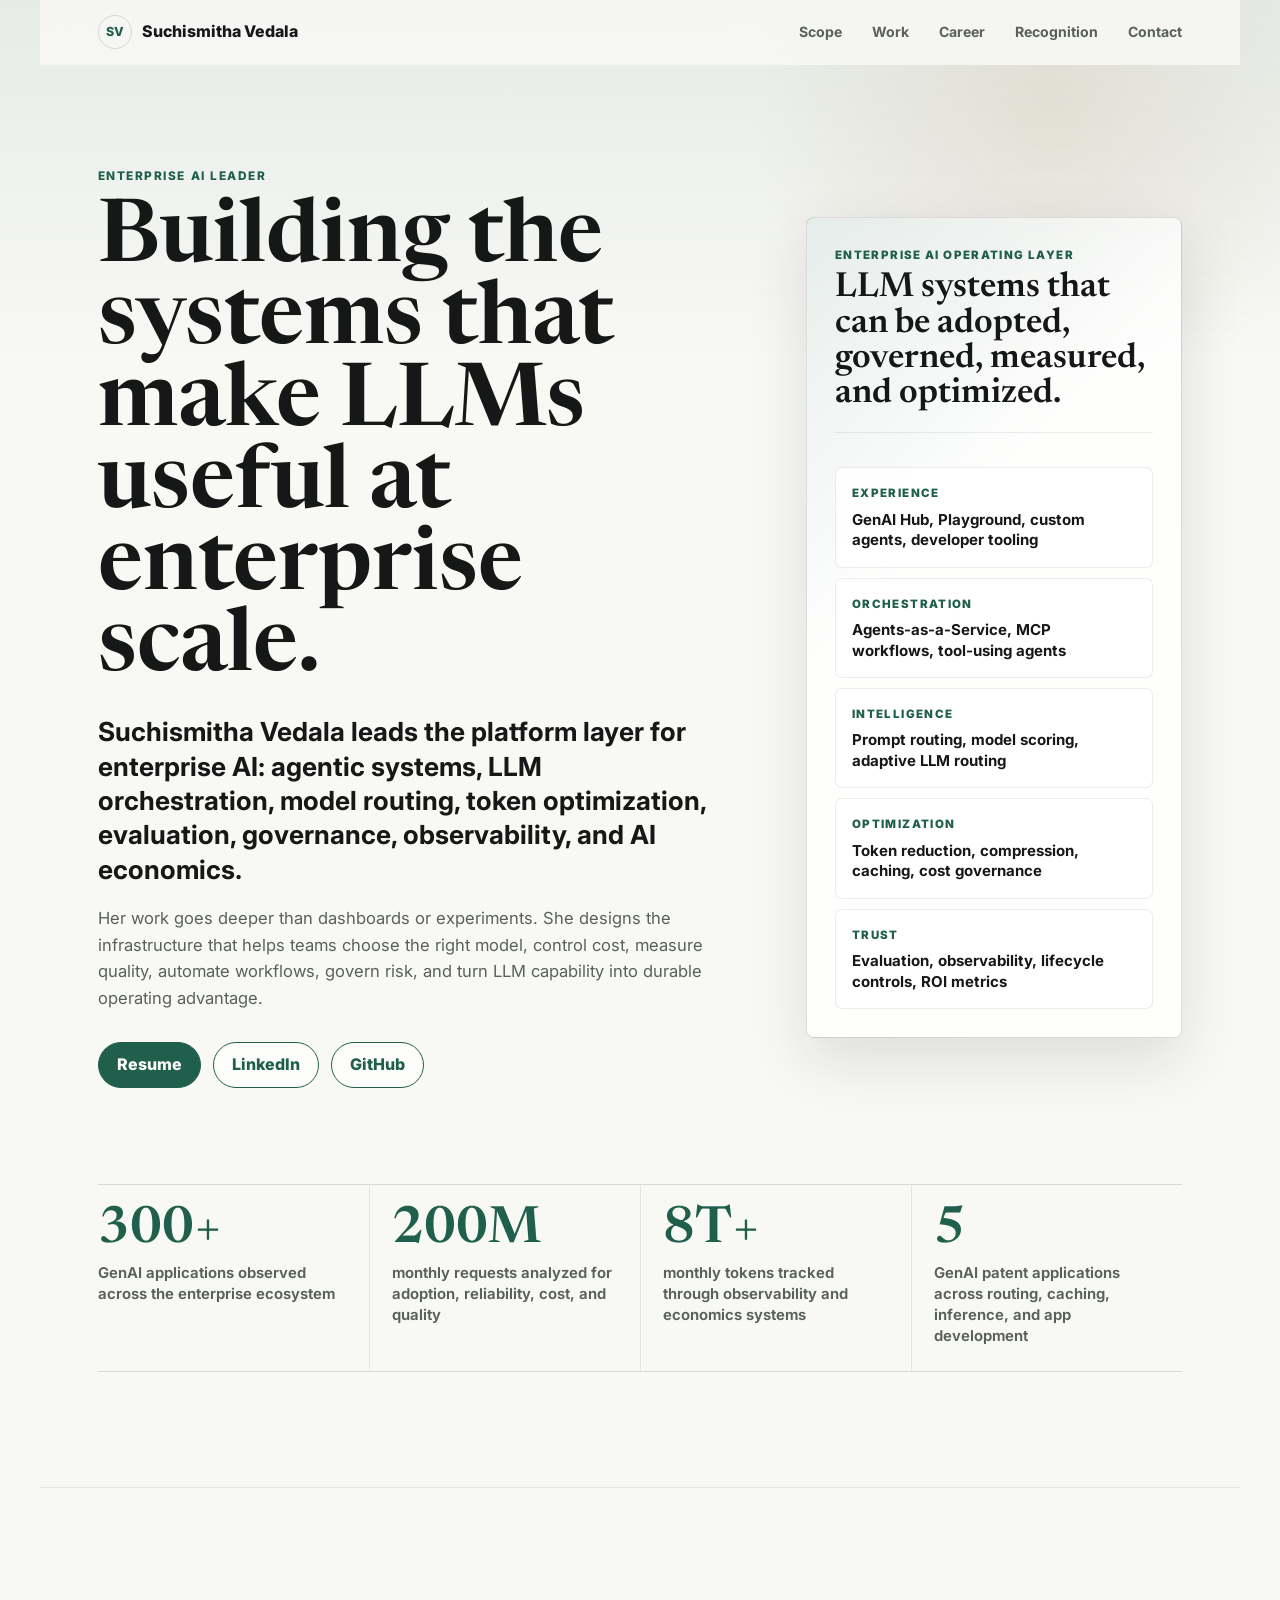
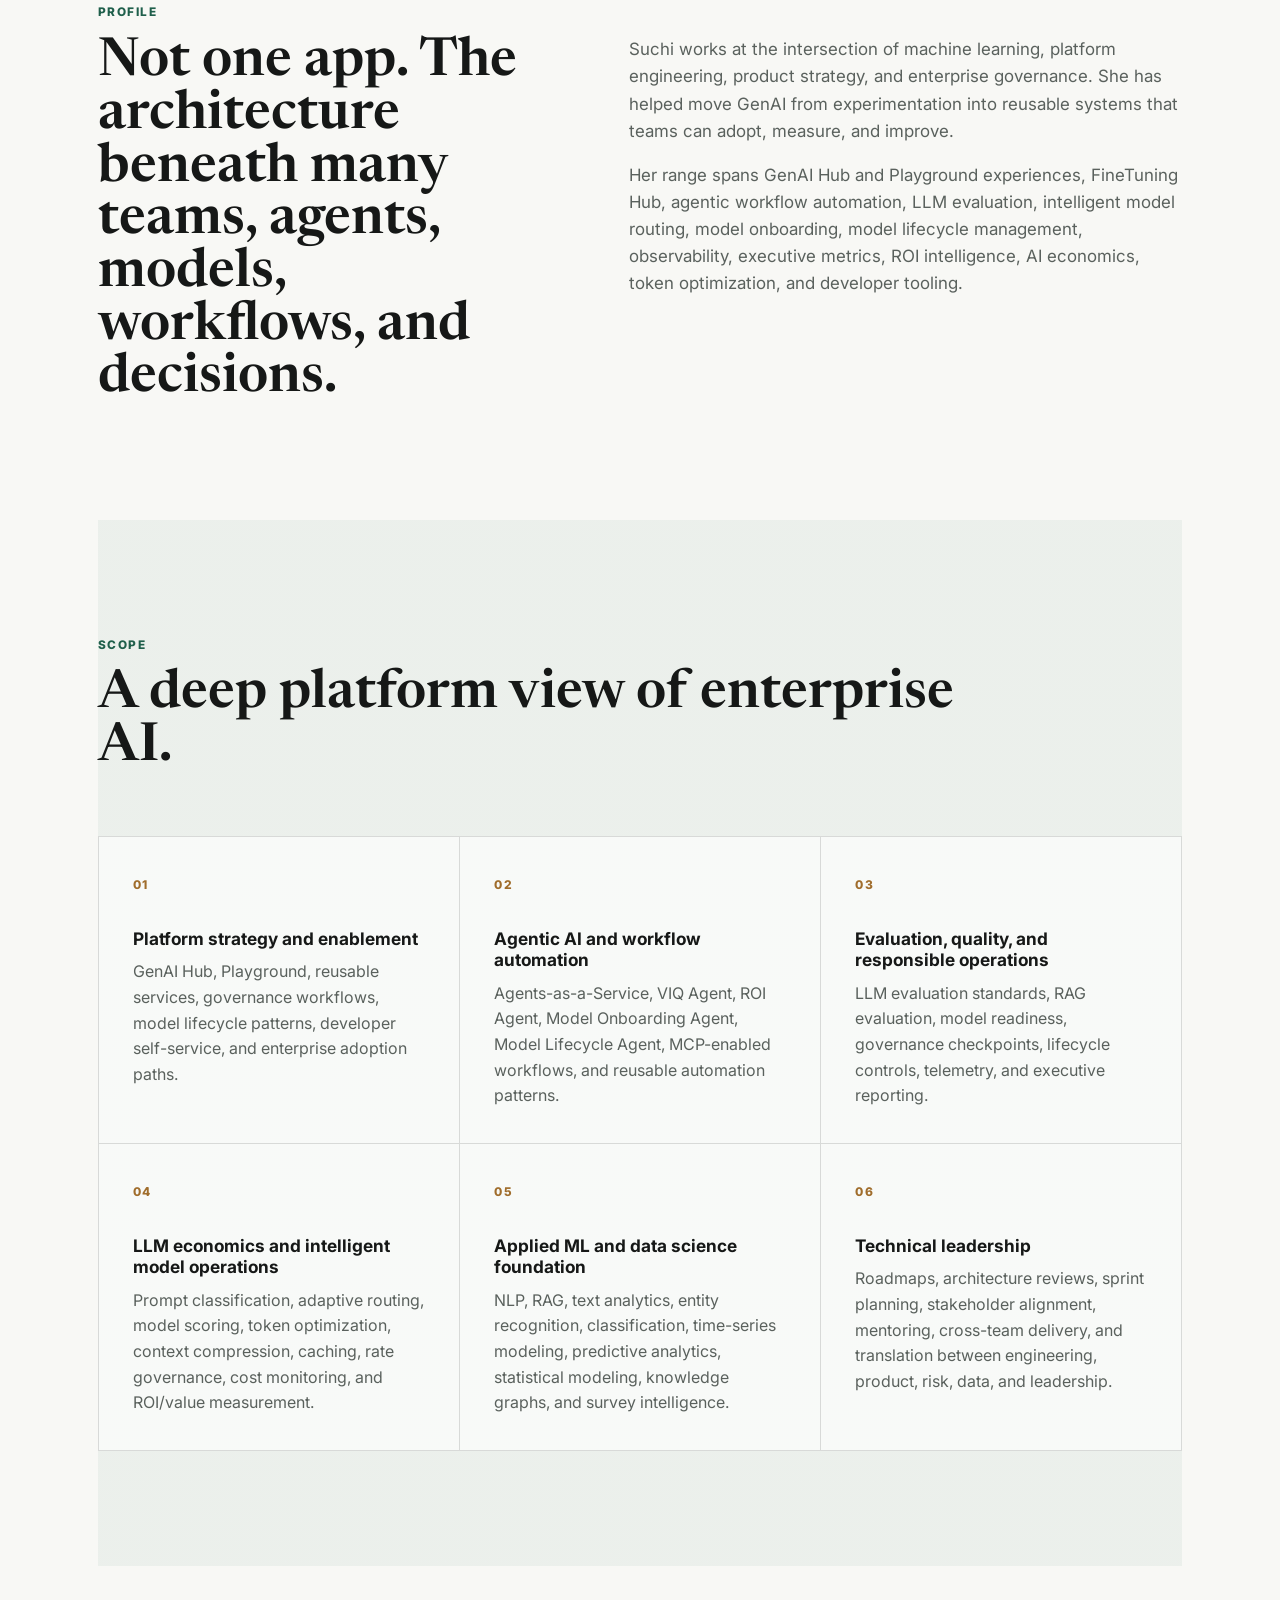
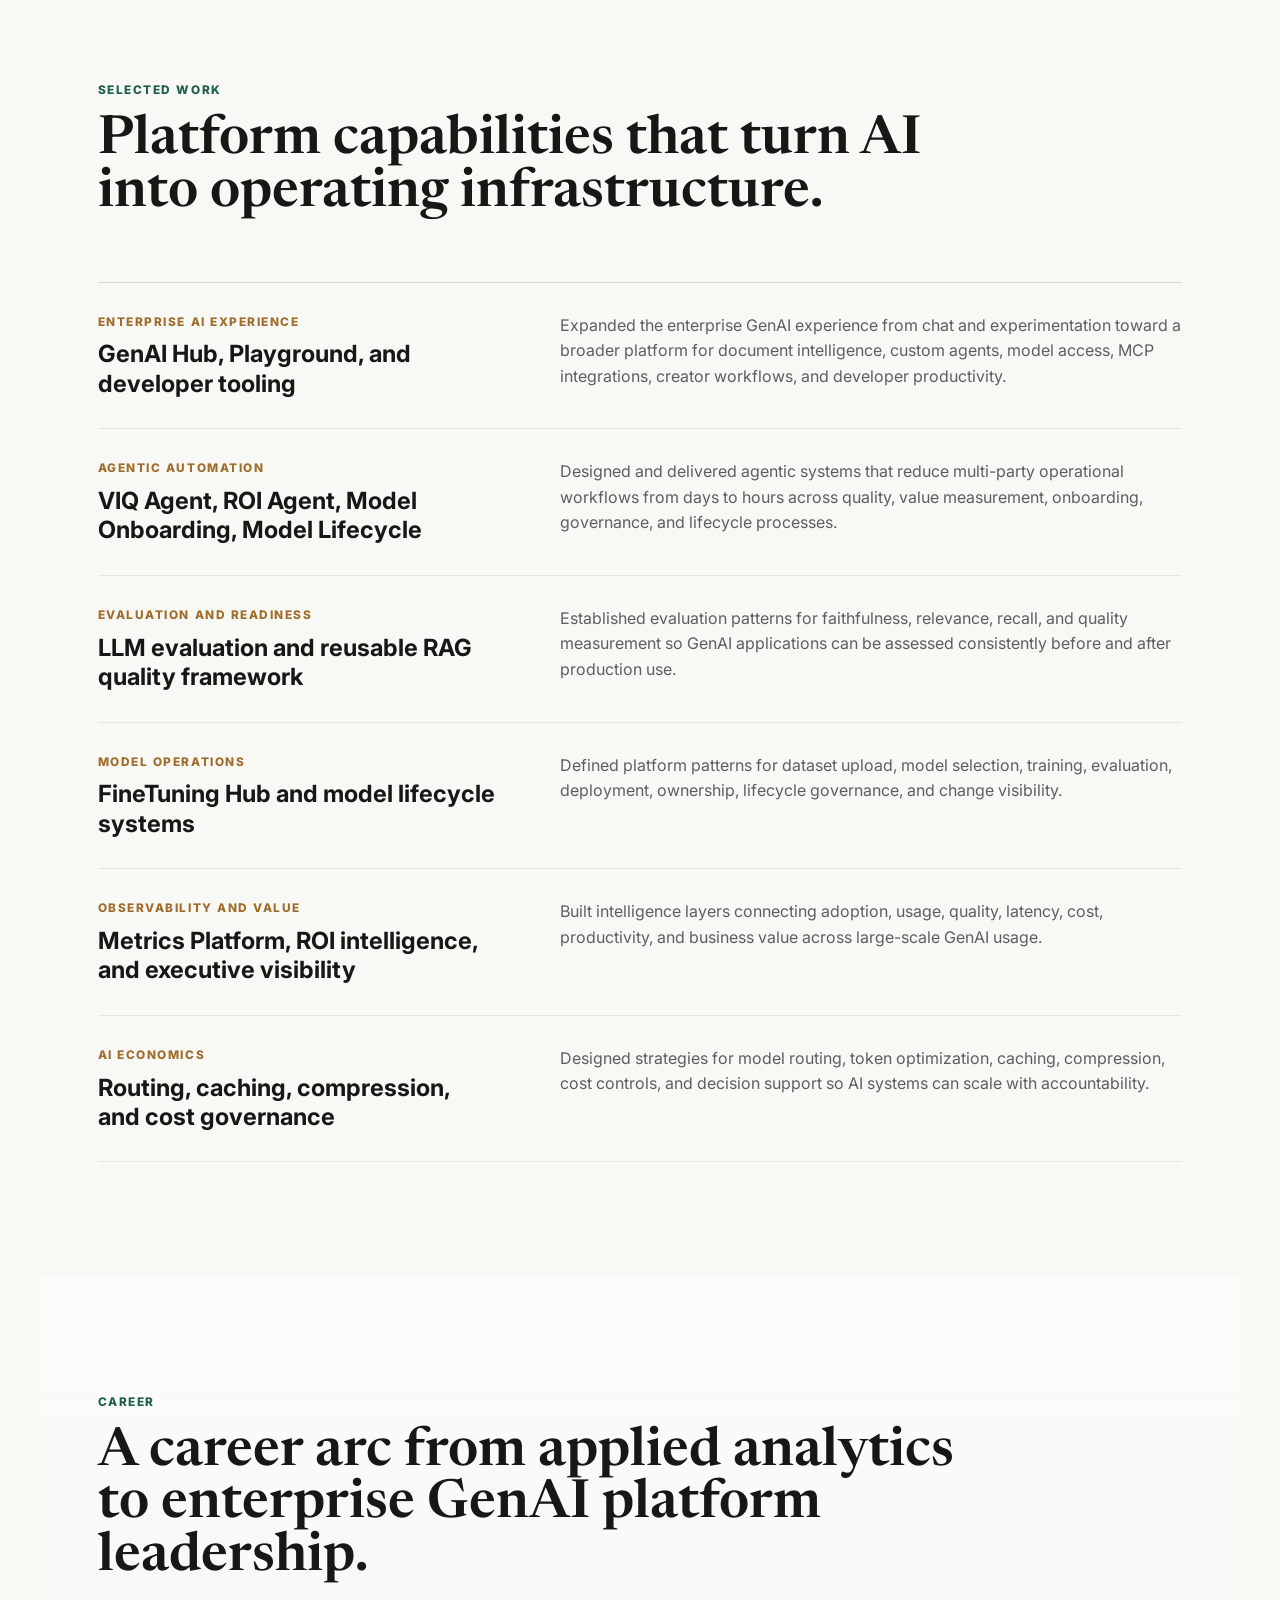
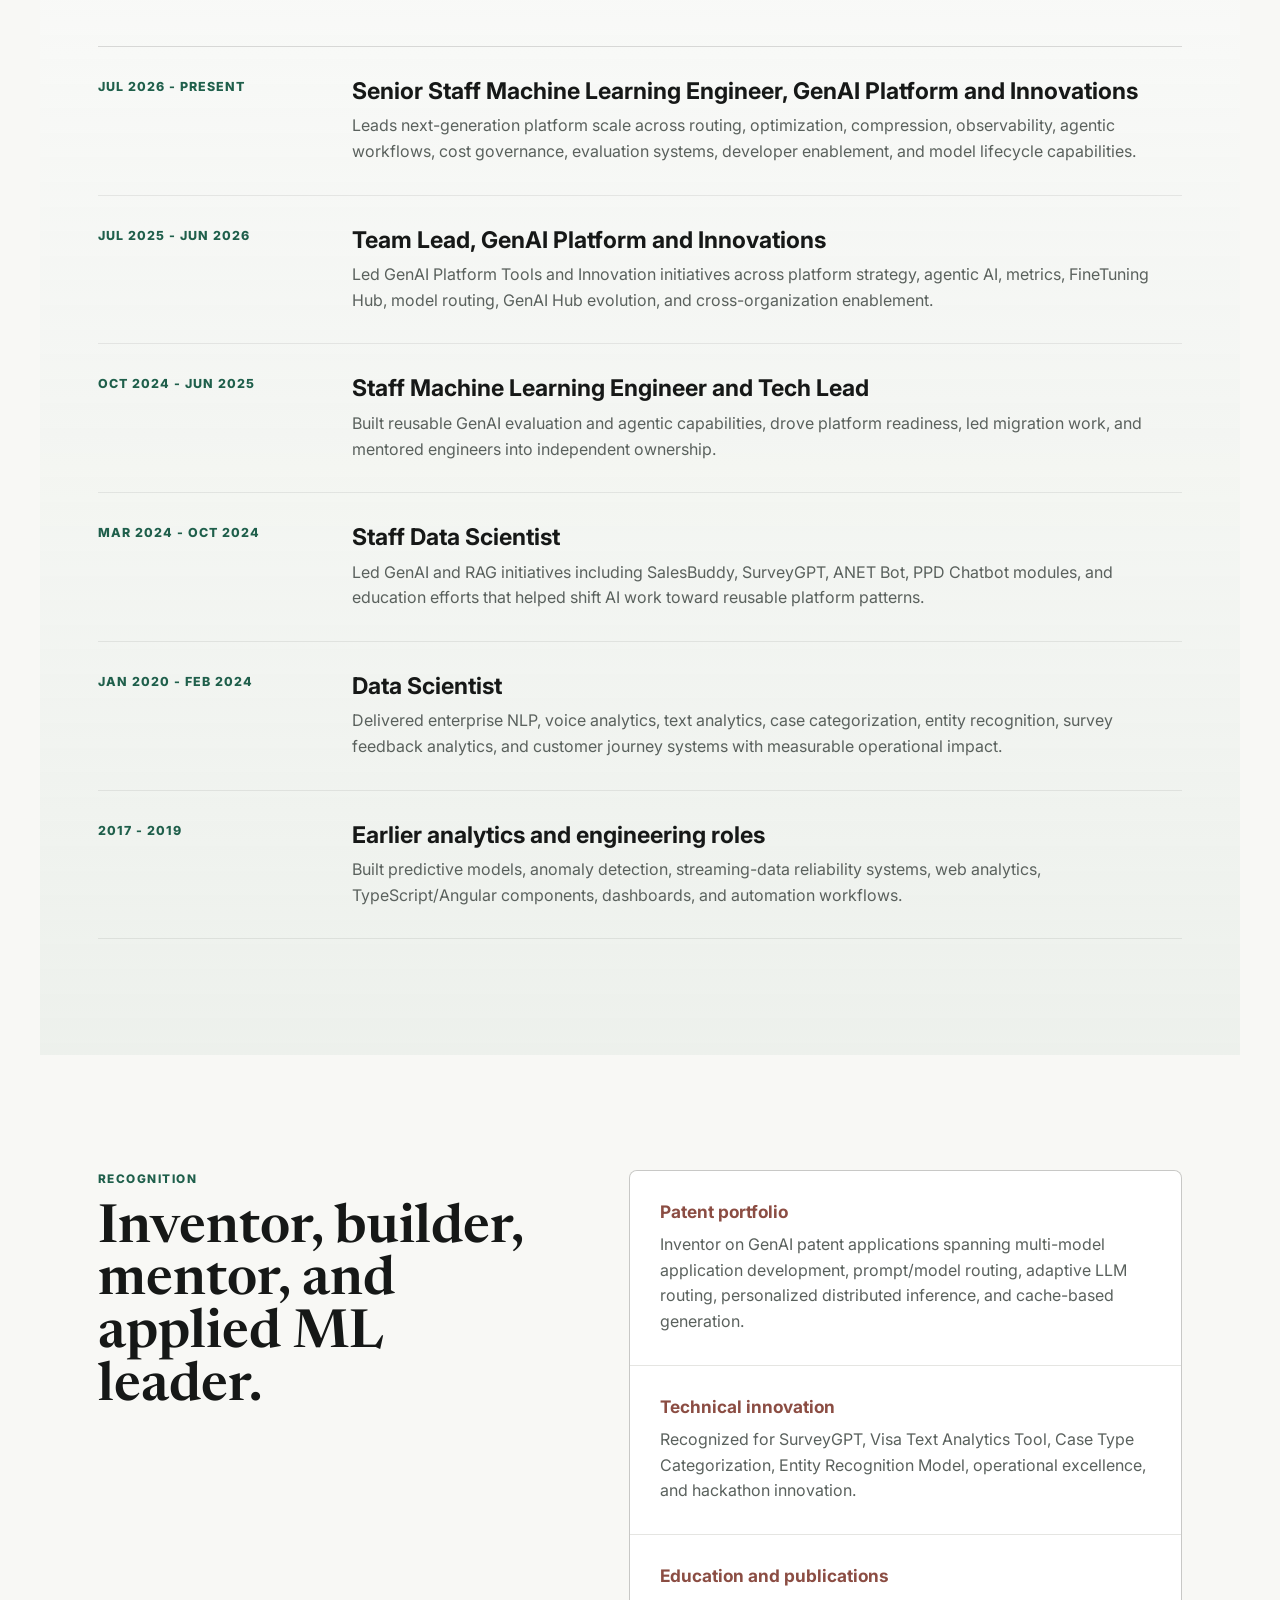
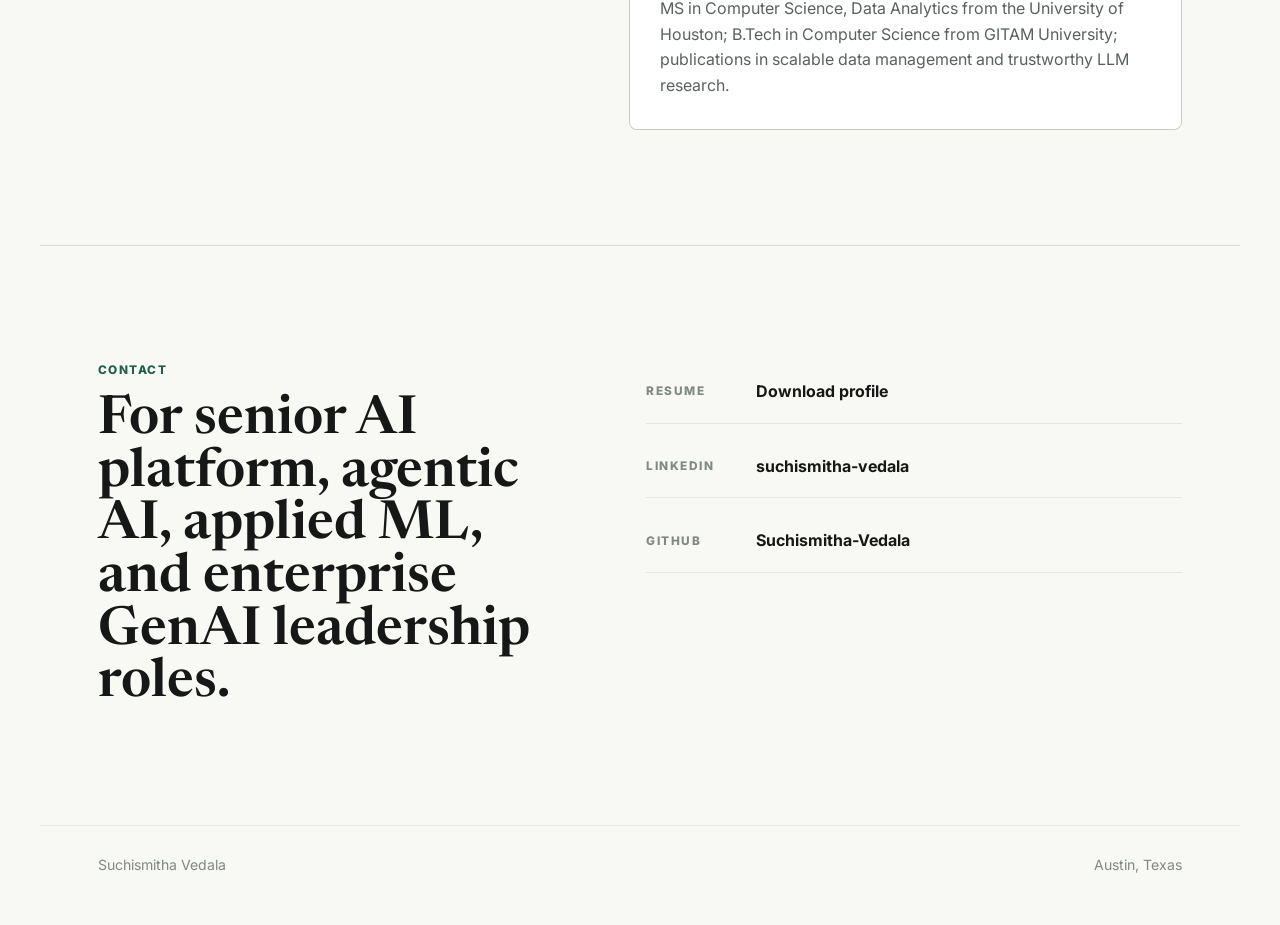
==== index.html @ c7b987c3 "Reposition profile as enterprise AI leadership" ====
<!DOCTYPE html>
<html lang="en">

<head>
  <meta charset="UTF-8">
  <meta name="viewport" content="width=device-width, initial-scale=1.0">
  <meta name="description"
    content="Suchismitha Vedala is an enterprise AI leader building LLM platforms, agentic AI systems, token optimization, model routing, evaluation, governance, observability, and AI economics capabilities.">
  <meta name="site-version" content="2026-07-12-enterprise-ai-leader-v4">
  <title>Suchismitha Vedala | Enterprise AI Leader</title>
  <link rel="canonical" href="https://suchismitha-vedala.github.io/">
  <link rel="preconnect" href="https://fonts.googleapis.com">
  <link rel="preconnect" href="https://fonts.gstatic.com" crossorigin>
  <link
    href="https://fonts.googleapis.com/css2?family=Inter:wght@400;500;600;700;800&family=Newsreader:opsz,wght@6..72,500;6..72,600&display=swap"
    rel="stylesheet">
  <link rel="stylesheet" href="css/styles.css">
</head>

<body>
  <header class="site-header" data-header>
    <a class="brand" href="#top" aria-label="Suchismitha Vedala home">
      <span class="brand-mark">SV</span>
      <span>Suchismitha Vedala</span>
    </a>
    <button class="nav-toggle" type="button" aria-expanded="false" aria-controls="site-nav" data-nav-toggle>
      <span>Menu</span>
    </button>
    <nav class="site-nav" id="site-nav" aria-label="Primary navigation" data-nav>
      <a href="#scope">Scope</a>
      <a href="#work">Work</a>
      <a href="#career">Career</a>
      <a href="#recognition">Recognition</a>
      <a href="#contact">Contact</a>
    </nav>
  </header>

  <main id="top">
    <section class="hero">
      <div class="hero-copy">
        <p class="eyebrow">Enterprise AI Leader</p>
        <h1>Building the systems that make LLMs useful at enterprise scale.</h1>
        <p class="hero-lede">Suchismitha Vedala leads the platform layer for enterprise AI: agentic systems, LLM
          orchestration, model routing, token optimization, evaluation, governance, observability, and AI economics.</p>
        <p class="hero-text">Her work goes deeper than dashboards or experiments. She designs the infrastructure that
          helps teams choose the right model, control cost, measure quality, automate workflows, govern risk, and turn
          LLM capability into durable operating advantage.</p>
        <div class="hero-actions" aria-label="Profile actions">
          <a class="button button-primary" href="work/Suchismitha_Vedala.pdf">Resume</a>
          <a class="button button-secondary" href="https://www.linkedin.com/in/suchismitha-vedala">LinkedIn</a>
          <a class="button button-secondary" href="https://github.com/Suchismitha-Vedala">GitHub</a>
        </div>
      </div>

      <aside class="hero-visual architecture-panel" aria-label="Enterprise AI leadership map">
        <div class="architecture-head">
          <span>Enterprise AI Operating Layer</span>
          <strong>LLM systems that can be adopted, governed, measured, and optimized.</strong>
        </div>
        <div class="architecture-stack" aria-label="Enterprise AI platform capabilities">
          <div>
            <span>Experience</span>
            <strong>GenAI Hub, Playground, custom agents, developer tooling</strong>
          </div>
          <div>
            <span>Orchestration</span>
            <strong>Agents-as-a-Service, MCP workflows, tool-using agents</strong>
          </div>
          <div>
            <span>Intelligence</span>
            <strong>Prompt routing, model scoring, adaptive LLM routing</strong>
          </div>
          <div>
            <span>Optimization</span>
            <strong>Token reduction, compression, caching, cost governance</strong>
          </div>
          <div>
            <span>Trust</span>
            <strong>Evaluation, observability, lifecycle controls, ROI metrics</strong>
          </div>
        </div>
      </aside>
    </section>

    <section class="credibility" aria-label="Impact snapshot">
      <div>
        <strong>300+</strong>
        <span>GenAI applications observed across the enterprise ecosystem</span>
      </div>
      <div>
        <strong>200M</strong>
        <span>monthly requests analyzed for adoption, reliability, cost, and quality</span>
      </div>
      <div>
        <strong>8T+</strong>
        <span>monthly tokens tracked through observability and economics systems</span>
      </div>
      <div>
        <strong>5</strong>
        <span>GenAI patent applications across routing, caching, inference, and app development</span>
      </div>
    </section>

    <section class="section narrative">
      <div class="section-label">Profile</div>
      <div class="narrative-grid">
        <h2>Not one app. The architecture beneath many teams, agents, models, workflows, and decisions.</h2>
        <div class="prose">
          <p>Suchi works at the intersection of machine learning, platform engineering, product strategy, and enterprise
            governance. She has helped move GenAI from experimentation into reusable systems that teams can adopt,
            measure, and improve.</p>
          <p>Her range spans GenAI Hub and Playground experiences, FineTuning Hub, agentic workflow automation,
            LLM evaluation, intelligent model routing, model onboarding, model lifecycle management, observability,
            executive metrics, ROI intelligence, AI economics, token optimization, and developer tooling.</p>
        </div>
      </div>
    </section>

    <section class="section scope" id="scope">
      <div class="section-heading">
        <p class="section-label">Scope</p>
        <h2>A deep platform view of enterprise AI.</h2>
      </div>

      <div class="scope-grid">
        <article>
          <span>01</span>
          <h3>Platform strategy and enablement</h3>
          <p>GenAI Hub, Playground, reusable services, governance workflows, model lifecycle patterns, developer
            self-service, and enterprise adoption paths.</p>
        </article>
        <article>
          <span>02</span>
          <h3>Agentic AI and workflow automation</h3>
          <p>Agents-as-a-Service, VIQ Agent, ROI Agent, Model Onboarding Agent, Model Lifecycle Agent, MCP-enabled
            workflows, and reusable automation patterns.</p>
        </article>
        <article>
          <span>03</span>
          <h3>Evaluation, quality, and responsible operations</h3>
          <p>LLM evaluation standards, RAG evaluation, model readiness, governance checkpoints, lifecycle controls,
            telemetry, and executive reporting.</p>
        </article>
        <article>
          <span>04</span>
          <h3>LLM economics and intelligent model operations</h3>
          <p>Prompt classification, adaptive routing, model scoring, token optimization, context compression, caching,
            rate governance, cost monitoring, and ROI/value measurement.</p>
        </article>
        <article>
          <span>05</span>
          <h3>Applied ML and data science foundation</h3>
          <p>NLP, RAG, text analytics, entity recognition, classification, time-series modeling, predictive analytics,
            statistical modeling, knowledge graphs, and survey intelligence.</p>
        </article>
        <article>
          <span>06</span>
          <h3>Technical leadership</h3>
          <p>Roadmaps, architecture reviews, sprint planning, stakeholder alignment, mentoring, cross-team delivery,
            and translation between engineering, product, risk, data, and leadership.</p>
        </article>
      </div>
    </section>

    <section class="section work" id="work">
      <div class="section-heading">
        <p class="section-label">Selected Work</p>
        <h2>Platform capabilities that turn AI into operating infrastructure.</h2>
      </div>

      <div class="work-list">
        <article>
          <div>
            <p>Enterprise AI experience</p>
            <h3>GenAI Hub, Playground, and developer tooling</h3>
          </div>
          <p>Expanded the enterprise GenAI experience from chat and experimentation toward a broader platform for
            document intelligence, custom agents, model access, MCP integrations, creator workflows, and developer
            productivity.</p>
        </article>
        <article>
          <div>
            <p>Agentic automation</p>
            <h3>VIQ Agent, ROI Agent, Model Onboarding, Model Lifecycle</h3>
          </div>
          <p>Designed and delivered agentic systems that reduce multi-party operational workflows from days to hours
            across quality, value measurement, onboarding, governance, and lifecycle processes.</p>
        </article>
        <article>
          <div>
            <p>Evaluation and readiness</p>
            <h3>LLM evaluation and reusable RAG quality framework</h3>
          </div>
          <p>Established evaluation patterns for faithfulness, relevance, recall, and quality measurement so GenAI
            applications can be assessed consistently before and after production use.</p>
        </article>
        <article>
          <div>
            <p>Model operations</p>
            <h3>FineTuning Hub and model lifecycle systems</h3>
          </div>
          <p>Defined platform patterns for dataset upload, model selection, training, evaluation, deployment, ownership,
            lifecycle governance, and change visibility.</p>
        </article>
        <article>
          <div>
            <p>Observability and value</p>
            <h3>Metrics Platform, ROI intelligence, and executive visibility</h3>
          </div>
          <p>Built intelligence layers connecting adoption, usage, quality, latency, cost, productivity, and business
            value across large-scale GenAI usage.</p>
        </article>
        <article>
          <div>
            <p>AI economics</p>
            <h3>Routing, caching, compression, and cost governance</h3>
          </div>
          <p>Designed strategies for model routing, token optimization, caching, compression, cost controls, and
            decision support so AI systems can scale with accountability.</p>
        </article>
      </div>
    </section>

    <section class="section career" id="career">
      <div class="section-heading">
        <p class="section-label">Career</p>
        <h2>A career arc from applied analytics to enterprise GenAI platform leadership.</h2>
      </div>

      <ol class="timeline">
        <li>
          <time>Jul 2026 - Present</time>
          <div>
            <h3>Senior Staff Machine Learning Engineer, GenAI Platform and Innovations</h3>
            <p>Leads next-generation platform scale across routing, optimization, compression, observability, agentic
              workflows, cost governance, evaluation systems, developer enablement, and model lifecycle capabilities.</p>
          </div>
        </li>
        <li>
          <time>Jul 2025 - Jun 2026</time>
          <div>
            <h3>Team Lead, GenAI Platform and Innovations</h3>
            <p>Led GenAI Platform Tools and Innovation initiatives across platform strategy, agentic AI, metrics,
              FineTuning Hub, model routing, GenAI Hub evolution, and cross-organization enablement.</p>
          </div>
        </li>
        <li>
          <time>Oct 2024 - Jun 2025</time>
          <div>
            <h3>Staff Machine Learning Engineer and Tech Lead</h3>
            <p>Built reusable GenAI evaluation and agentic capabilities, drove platform readiness, led migration work,
              and mentored engineers into independent ownership.</p>
          </div>
        </li>
        <li>
          <time>Mar 2024 - Oct 2024</time>
          <div>
            <h3>Staff Data Scientist</h3>
            <p>Led GenAI and RAG initiatives including SalesBuddy, SurveyGPT, ANET Bot, PPD Chatbot modules, and
              education efforts that helped shift AI work toward reusable platform patterns.</p>
          </div>
        </li>
        <li>
          <time>Jan 2020 - Feb 2024</time>
          <div>
            <h3>Data Scientist</h3>
            <p>Delivered enterprise NLP, voice analytics, text analytics, case categorization, entity recognition,
              survey feedback analytics, and customer journey systems with measurable operational impact.</p>
          </div>
        </li>
        <li>
          <time>2017 - 2019</time>
          <div>
            <h3>Earlier analytics and engineering roles</h3>
            <p>Built predictive models, anomaly detection, streaming-data reliability systems, web analytics,
              TypeScript/Angular components, dashboards, and automation workflows.</p>
          </div>
        </li>
      </ol>
    </section>

    <section class="section recognition" id="recognition">
      <div class="recognition-grid">
        <div>
          <p class="section-label">Recognition</p>
          <h2>Inventor, builder, mentor, and applied ML leader.</h2>
        </div>
        <div class="recognition-list">
          <article>
            <h3>Patent portfolio</h3>
            <p>Inventor on GenAI patent applications spanning multi-model application development, prompt/model
              routing, adaptive LLM routing, personalized distributed inference, and cache-based generation.</p>
          </article>
          <article>
            <h3>Technical innovation</h3>
            <p>Recognized for SurveyGPT, Visa Text Analytics Tool, Case Type Categorization, Entity Recognition Model,
              operational excellence, and hackathon innovation.</p>
          </article>
          <article>
            <h3>Education and publications</h3>
            <p>MS in Computer Science, Data Analytics from the University of Houston; B.Tech in Computer Science from
              GITAM University; publications in scalable data management and trustworthy LLM research.</p>
          </article>
        </div>
      </div>
    </section>

    <section class="section contact" id="contact">
      <div>
        <p class="section-label">Contact</p>
        <h2>For senior AI platform, agentic AI, applied ML, and enterprise GenAI leadership roles.</h2>
      </div>
      <div class="contact-links">
        <a href="work/Suchismitha_Vedala.pdf">
          <span>Resume</span>
          <strong>Download profile</strong>
        </a>
        <a href="https://www.linkedin.com/in/suchismitha-vedala">
          <span>LinkedIn</span>
          <strong>suchismitha-vedala</strong>
        </a>
        <a href="https://github.com/Suchismitha-Vedala">
          <span>GitHub</span>
          <strong>Suchismitha-Vedala</strong>
        </a>
      </div>
    </section>
  </main>

  <footer class="footer">
    <p>Suchismitha Vedala</p>
    <p>Austin, Texas</p>
  </footer>

  <script src="js/main.js"></script>
</body>

</html>
---- css/styles.css ----
:root {
  --paper: #f8f8f5;
  --surface: #ffffff;
  --ink: #161817;
  --muted: #5a615d;
  --soft: #818984;
  --line: rgba(22, 24, 23, 0.14);
  --line-soft: rgba(22, 24, 23, 0.08);
  --green: #1f5f4b;
  --green-dark: #153f34;
  --gold: #a06d2c;
  --clay: #8b4d43;
  --mist: #e9eee9;
  --sage: #dce6dd;
  --max: 1200px;
  --gutter: clamp(20px, 4.5vw, 60px);
  --radius: 8px;
  --shadow: 0 22px 60px rgba(24, 31, 28, 0.12);
  --sans: "Inter", ui-sans-serif, system-ui, -apple-system, BlinkMacSystemFont, "Segoe UI", sans-serif;
  --serif: "Newsreader", Georgia, serif;
}

* {
  box-sizing: border-box;
}

html {
  scroll-behavior: smooth;
}

body {
  margin: 0;
  background: var(--paper);
  color: var(--ink);
  font-family: var(--sans);
  font-size: 16px;
  line-height: 1.6;
  -webkit-font-smoothing: antialiased;
  text-rendering: optimizeLegibility;
}

body.nav-open {
  overflow: hidden;
}

body::before {
  content: "";
  position: fixed;
  inset: 0;
  z-index: -1;
  background:
    linear-gradient(180deg, rgba(31, 95, 75, 0.08), transparent 360px),
    radial-gradient(circle at 82% 12%, rgba(160, 109, 44, 0.12), transparent 300px);
  pointer-events: none;
}

img {
  display: block;
  max-width: 100%;
}

a {
  color: inherit;
  text-decoration-thickness: 1px;
  text-underline-offset: 4px;
}

a:hover {
  text-decoration-color: var(--green);
}

:focus-visible {
  outline: 3px solid rgba(31, 95, 75, 0.32);
  outline-offset: 3px;
}

h1,
h2,
h3,
p {
  margin-top: 0;
}

h1,
h2 {
  font-family: var(--serif);
  font-weight: 600;
  letter-spacing: 0;
}

h1 {
  max-width: 910px;
  margin-bottom: 24px;
  font-size: clamp(3.1rem, 6.8vw, 6.45rem);
  line-height: 0.94;
}

h2 {
  margin-bottom: 0;
  font-size: clamp(2.05rem, 4.2vw, 4.15rem);
  line-height: 0.98;
}

h3 {
  margin-bottom: 10px;
  font-size: 1.08rem;
  line-height: 1.24;
  letter-spacing: 0;
}

.site-header {
  position: sticky;
  top: 0;
  z-index: 30;
  display: flex;
  align-items: center;
  justify-content: space-between;
  gap: 28px;
  max-width: var(--max);
  margin: 0 auto;
  padding: 15px var(--gutter);
  background: rgba(248, 248, 245, 0.88);
  border-bottom: 1px solid transparent;
  backdrop-filter: blur(18px);
  transition: border-color 180ms ease, box-shadow 180ms ease;
}

.site-header.is-scrolled {
  border-bottom-color: var(--line-soft);
  box-shadow: 0 14px 44px rgba(24, 31, 28, 0.07);
}

.brand {
  display: inline-flex;
  align-items: center;
  gap: 10px;
  color: var(--ink);
  font-weight: 800;
  text-decoration: none;
  white-space: nowrap;
}

.brand-mark {
  display: grid;
  place-items: center;
  width: 34px;
  height: 34px;
  border: 1px solid var(--line);
  border-radius: 50%;
  color: var(--green);
  font-size: 0.78rem;
}

.site-nav {
  display: flex;
  align-items: center;
  gap: clamp(16px, 2.4vw, 30px);
  color: var(--muted);
  font-size: 0.88rem;
  font-weight: 700;
}

.site-nav a {
  text-decoration: none;
}

.site-nav a:hover {
  color: var(--green);
}

.nav-toggle {
  display: none;
  min-height: 40px;
  padding: 0 14px;
  border: 1px solid var(--line);
  border-radius: 999px;
  background: var(--surface);
  color: var(--ink);
  font: inherit;
  font-size: 0.88rem;
  font-weight: 800;
}

.hero {
  display: grid;
  grid-template-columns: minmax(0, 1.15fr) minmax(320px, 0.7fr);
  gap: clamp(42px, 7vw, 96px);
  align-items: center;
  max-width: var(--max);
  margin: 0 auto;
  padding: clamp(54px, 8vw, 104px) var(--gutter) clamp(58px, 8vw, 96px);
}

.hero-copy {
  min-width: 0;
}

.eyebrow,
.section-label,
.work-list article > div > p,
.contact-links span {
  margin-bottom: 14px;
  color: var(--green);
  font-size: 0.74rem;
  font-weight: 800;
  letter-spacing: 0.13em;
  text-transform: uppercase;
}

.hero-lede {
  max-width: 800px;
  margin-bottom: 18px;
  color: var(--ink);
  font-size: clamp(1.22rem, 2.05vw, 1.72rem);
  font-weight: 700;
  line-height: 1.31;
}

.hero-text {
  max-width: 720px;
  margin-bottom: 30px;
  color: var(--muted);
  font-size: 1.04rem;
}

.hero-actions {
  display: flex;
  flex-wrap: wrap;
  gap: 12px;
}

.button {
  display: inline-flex;
  align-items: center;
  justify-content: center;
  min-height: 46px;
  padding: 0 18px;
  border: 1px solid var(--green);
  border-radius: 999px;
  font-weight: 800;
  text-decoration: none;
}

.button-primary {
  background: var(--green);
  color: #fff;
}

.button-primary:hover {
  background: var(--green-dark);
}

.button-secondary {
  background: rgba(255, 255, 255, 0.52);
  color: var(--green);
}

.button-secondary:hover {
  background: var(--sage);
}

.hero-visual {
  display: grid;
  gap: 16px;
  min-width: 0;
}

.architecture-panel {
  padding: clamp(18px, 2.6vw, 28px);
  border: 1px solid var(--line);
  border-radius: var(--radius);
  background:
    linear-gradient(135deg, rgba(31, 95, 75, 0.1), transparent 38%),
    rgba(255, 255, 255, 0.82);
  box-shadow: var(--shadow);
}

.architecture-head {
  padding-bottom: 20px;
  border-bottom: 1px solid var(--line-soft);
}

.architecture-head span,
.architecture-stack span {
  display: block;
  margin-bottom: 7px;
  color: var(--green);
  font-size: 0.72rem;
  font-weight: 850;
  letter-spacing: 0.12em;
  text-transform: uppercase;
}

.architecture-head strong {
  display: block;
  color: var(--ink);
  font-family: var(--serif);
  font-size: clamp(1.55rem, 2.7vw, 2.45rem);
  font-weight: 600;
  line-height: 1.02;
}

.architecture-stack {
  display: grid;
  gap: 10px;
  padding-top: 18px;
}

.architecture-stack div {
  padding: 16px;
  border: 1px solid var(--line-soft);
  border-radius: 7px;
  background: rgba(255, 255, 255, 0.78);
}

.architecture-stack strong {
  display: block;
  color: var(--ink);
  font-size: 0.94rem;
  line-height: 1.36;
}

.credibility {
  display: grid;
  grid-template-columns: repeat(4, 1fr);
  max-width: var(--max);
  margin: 0 auto;
  padding: 0 var(--gutter) clamp(72px, 9vw, 116px);
}

.credibility div {
  padding: 22px 22px 24px 0;
  border-top: 1px solid var(--line);
  border-bottom: 1px solid var(--line);
}

.credibility div + div {
  padding-left: 22px;
  border-left: 1px solid var(--line-soft);
}

.credibility strong {
  display: block;
  margin-bottom: 9px;
  color: var(--green);
  font-family: var(--serif);
  font-size: clamp(2.2rem, 4vw, 3.6rem);
  font-weight: 600;
  line-height: 0.92;
}

.credibility span {
  display: block;
  color: var(--muted);
  font-size: 0.93rem;
  font-weight: 650;
  line-height: 1.42;
}

.section {
  max-width: var(--max);
  margin: 0 auto;
  padding: clamp(72px, 9vw, 118px) var(--gutter);
}

.narrative {
  border-top: 1px solid var(--line-soft);
}

.narrative-grid,
.recognition-grid {
  display: grid;
  grid-template-columns: minmax(270px, 0.82fr) minmax(0, 1fr);
  gap: clamp(34px, 6vw, 86px);
  align-items: start;
}

.prose {
  color: var(--muted);
  font-size: 1.06rem;
}

.prose p:last-child {
  margin-bottom: 0;
}

.section-heading {
  max-width: 900px;
  margin-bottom: clamp(34px, 6vw, 62px);
}

.scope {
  background:
    linear-gradient(90deg, transparent 0, transparent var(--gutter), rgba(233, 238, 233, 0.84) var(--gutter), rgba(233, 238, 233, 0.84) calc(100% - var(--gutter)), transparent calc(100% - var(--gutter)));
}

.scope-grid {
  display: grid;
  grid-template-columns: repeat(3, 1fr);
  border-top: 1px solid var(--line);
  border-left: 1px solid var(--line);
  background: rgba(255, 255, 255, 0.62);
}

.scope-grid article {
  min-height: 280px;
  padding: clamp(24px, 3vw, 34px);
  border-right: 1px solid var(--line);
  border-bottom: 1px solid var(--line);
}

.scope-grid span {
  display: inline-block;
  margin-bottom: 34px;
  color: var(--gold);
  font-size: 0.75rem;
  font-weight: 800;
  letter-spacing: 0.14em;
}

.scope-grid p,
.work-list article > p,
.timeline p,
.recognition-list p {
  margin-bottom: 0;
  color: var(--muted);
}

.work-list {
  border-top: 1px solid var(--line);
}

.work-list article {
  display: grid;
  grid-template-columns: minmax(250px, 0.64fr) minmax(0, 1fr);
  gap: clamp(24px, 5vw, 78px);
  padding: 30px 0;
  border-bottom: 1px solid var(--line-soft);
}

.work-list h3 {
  margin-bottom: 0;
  font-size: clamp(1.16rem, 2vw, 1.48rem);
}

.work-list article > div > p {
  margin-bottom: 8px;
  color: var(--gold);
}

.career {
  background:
    linear-gradient(180deg, rgba(255, 255, 255, 0.5), rgba(233, 238, 233, 0.72));
}

.timeline {
  list-style: none;
  margin: 0;
  padding: 0;
  border-top: 1px solid var(--line);
}

.timeline li {
  display: grid;
  grid-template-columns: 190px minmax(0, 1fr);
  gap: clamp(24px, 5vw, 72px);
  padding: 30px 0;
  border-bottom: 1px solid var(--line-soft);
}

.timeline time {
  color: var(--green);
  font-size: 0.78rem;
  font-weight: 800;
  letter-spacing: 0.08em;
  text-transform: uppercase;
}

.timeline h3 {
  margin-bottom: 8px;
  font-size: clamp(1.15rem, 2vw, 1.44rem);
}

.recognition-list {
  display: grid;
  gap: 1px;
  border: 1px solid var(--line);
  border-radius: var(--radius);
  background: var(--line-soft);
  overflow: hidden;
}

.recognition-list article {
  padding: clamp(22px, 3vw, 30px);
  background: var(--surface);
}

.recognition-list h3 {
  color: var(--clay);
}

.contact {
  display: grid;
  grid-template-columns: minmax(0, 0.88fr) minmax(320px, 1fr);
  gap: clamp(32px, 6vw, 86px);
  align-items: start;
  border-top: 1px solid var(--line);
}

.contact-links {
  display: grid;
  gap: 12px;
}

.contact-links a {
  display: grid;
  grid-template-columns: 92px minmax(0, 1fr);
  gap: 18px;
  align-items: center;
  padding: 18px 0;
  border-bottom: 1px solid var(--line-soft);
  text-decoration: none;
}

.contact-links span {
  margin: 0;
  color: var(--soft);
}

.contact-links strong {
  min-width: 0;
  overflow-wrap: anywhere;
}

.contact-links a:hover strong {
  color: var(--green);
}

.footer {
  display: flex;
  justify-content: space-between;
  gap: 18px;
  max-width: var(--max);
  margin: 0 auto;
  padding: 28px var(--gutter) 48px;
  border-top: 1px solid var(--line-soft);
  color: var(--soft);
  font-size: 0.88rem;
}

.footer p {
  margin: 0;
}

@media (max-width: 1020px) {
  .hero,
  .narrative-grid,
  .recognition-grid,
  .contact {
    grid-template-columns: 1fr;
  }

  .hero-visual {
    max-width: 520px;
  }

  .credibility {
    grid-template-columns: repeat(2, 1fr);
  }

  .credibility div:nth-child(3) {
    border-left: 0;
  }

  .scope-grid {
    grid-template-columns: repeat(2, 1fr);
  }
}

@media (max-width: 760px) {
  html,
  body {
    max-width: 100%;
    overflow-x: hidden;
  }

  body.nav-open {
    position: fixed;
    width: 100%;
  }

  .site-header {
    padding-top: 12px;
    padding-bottom: 12px;
  }

  .brand span:last-child {
    display: none;
  }

  .nav-toggle {
    display: inline-flex;
  }

  .site-nav {
    position: fixed;
    inset: 60px var(--gutter) auto var(--gutter);
    display: none;
    flex-direction: column;
    align-items: stretch;
    gap: 0;
    padding: 8px;
    border: 1px solid var(--line);
    border-radius: var(--radius);
    background: var(--surface);
    box-shadow: var(--shadow);
  }

  .site-nav.is-open {
    display: flex;
  }

  .site-nav a {
    padding: 14px 12px;
    border-radius: 6px;
  }

  .site-nav a:hover {
    background: var(--mist);
  }

  h1 {
    font-size: clamp(2.75rem, 13.2vw, 3.6rem);
    overflow-wrap: anywhere;
  }

  .hero {
    padding-top: 48px;
  }

  .hero-actions,
  .credibility,
  .scope-grid,
  .work-list article,
  .timeline li,
  .contact-links a {
    grid-template-columns: 1fr;
  }

  .button {
    width: 100%;
  }

  .credibility div,
  .credibility div + div {
    padding: 18px 0;
    border-left: 0;
  }

  .credibility div + div {
    border-top: 0;
  }

  .scope {
    background: var(--mist);
  }

  .scope-grid article {
    min-height: auto;
  }

  .work-list article,
  .timeline li {
    gap: 12px;
  }

  .contact-links a {
    gap: 4px;
  }

  .footer {
    flex-direction: column;
  }
}

@media (prefers-reduced-motion: reduce) {
  html {
    scroll-behavior: auto;
  }

  *,
  *::before,
  *::after {
    animation-duration: 0.001ms !important;
    animation-iteration-count: 1 !important;
    scroll-behavior: auto !important;
    transition-duration: 0.001ms !important;
  }
}
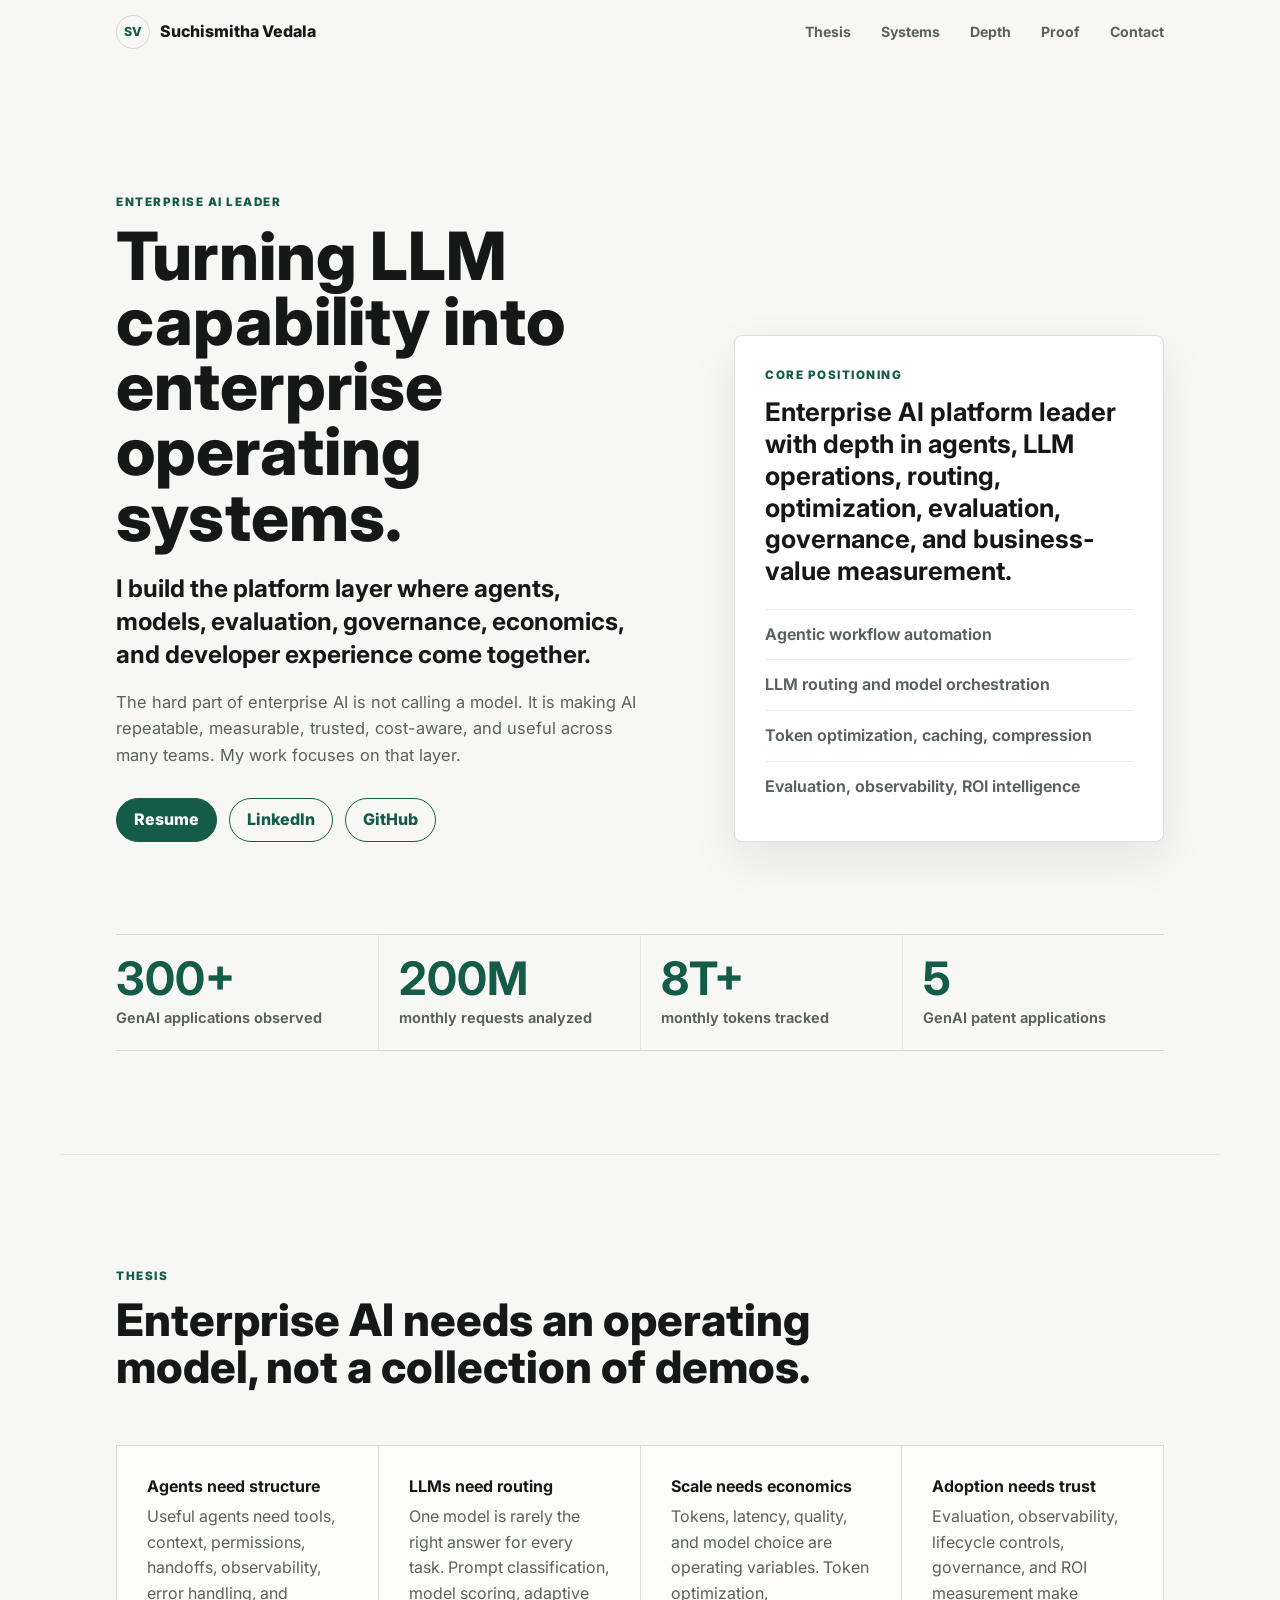
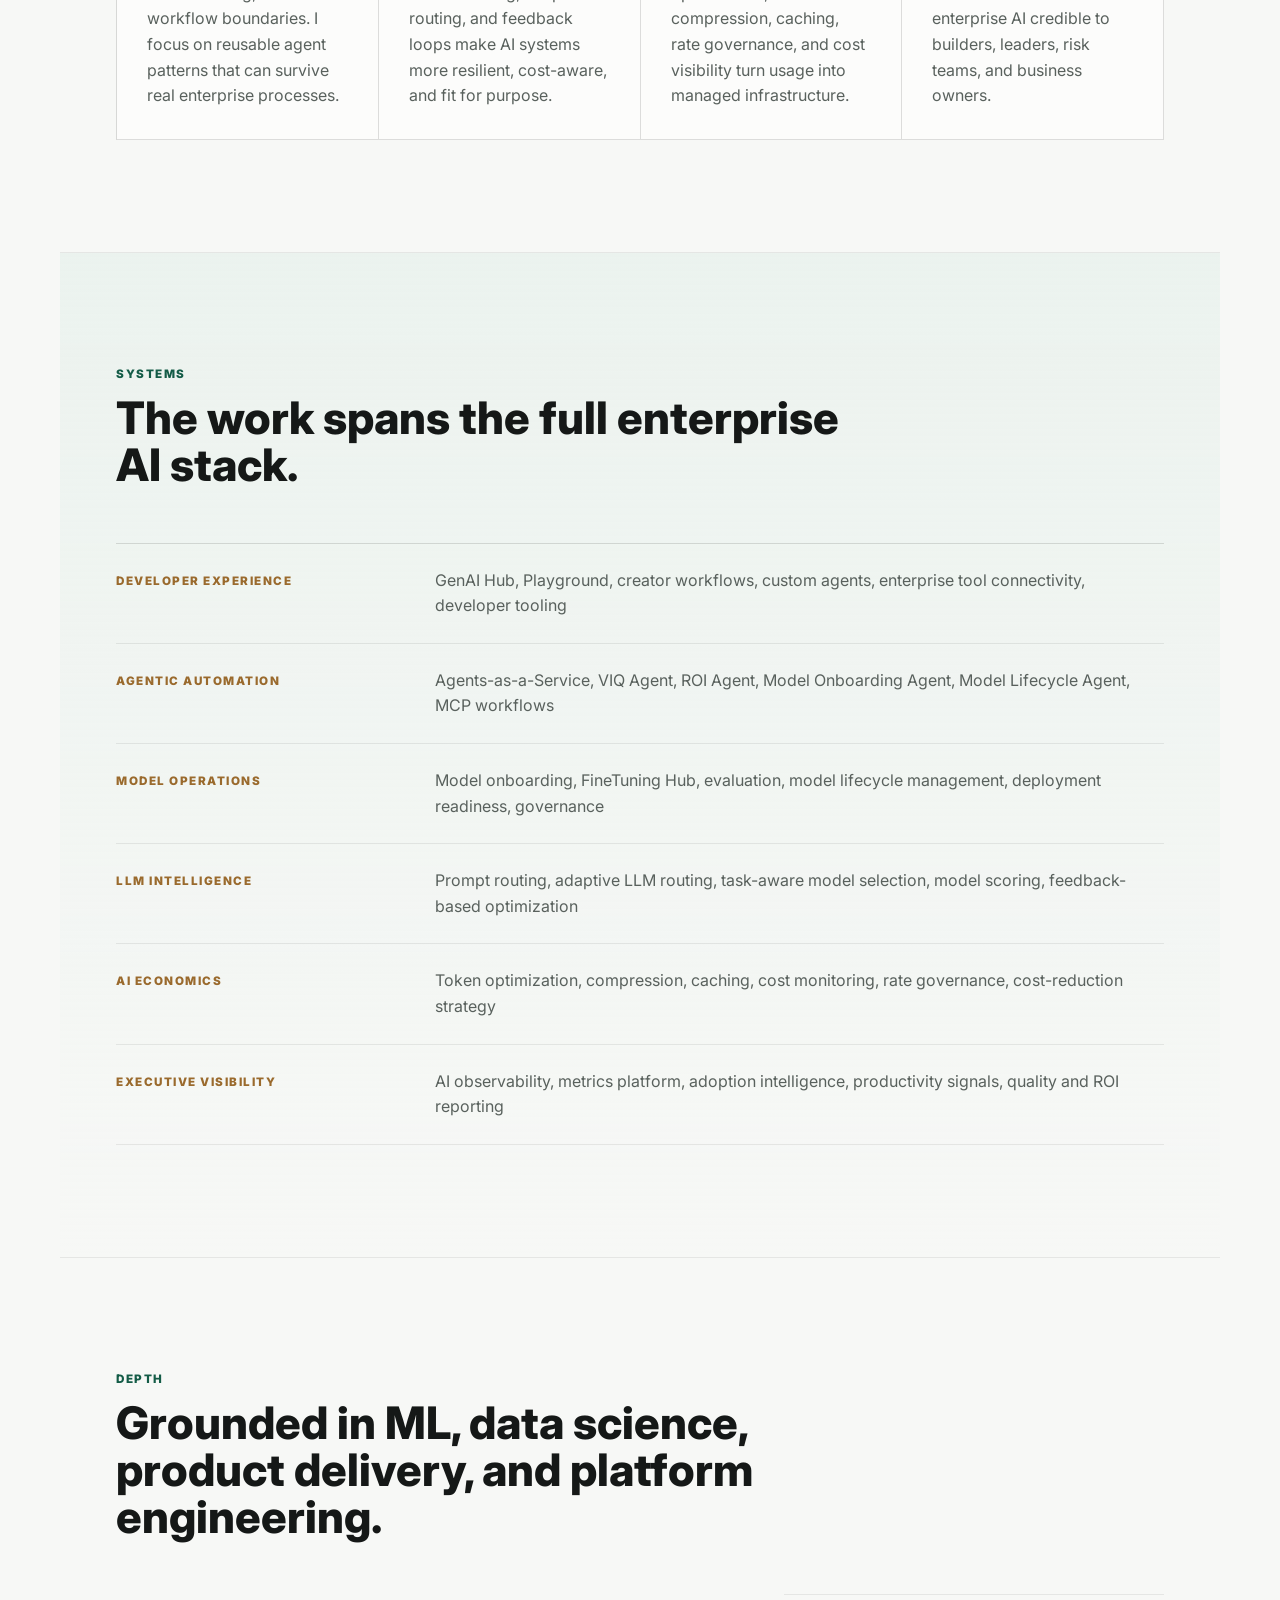
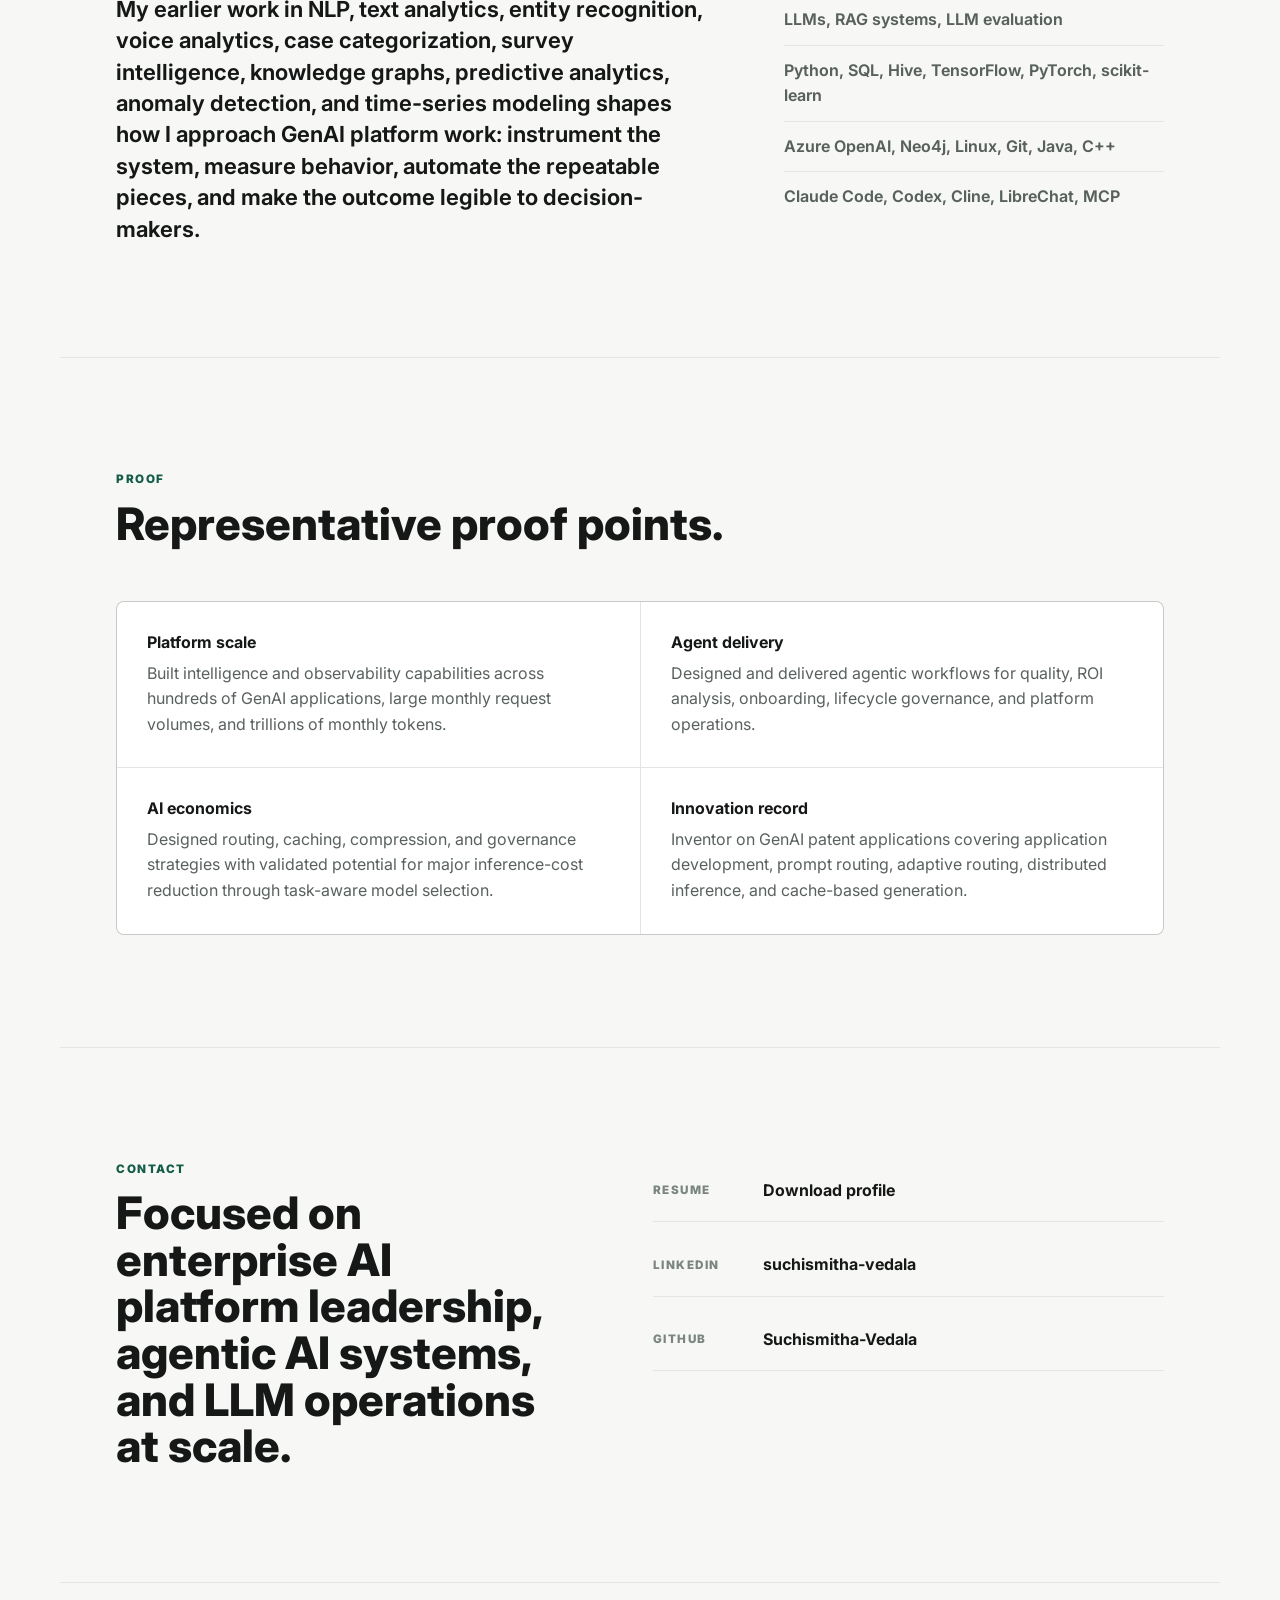
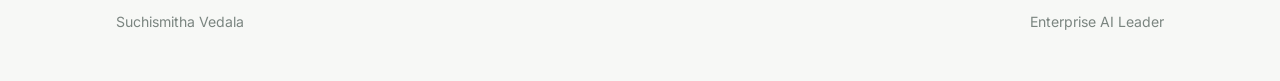
==== commit b8e755a9: "Refine site into executive AI homepage" ====
--- a/index.html
+++ b/index.html
@@ -5,14 +5,13 @@
   <meta charset="UTF-8">
   <meta name="viewport" content="width=device-width, initial-scale=1.0">
   <meta name="description"
-    content="Suchismitha Vedala is an enterprise AI leader building LLM platforms, agentic AI systems, token optimization, model routing, evaluation, governance, observability, and AI economics capabilities.">
-  <meta name="site-version" content="2026-07-12-enterprise-ai-leader-v4">
+    content="Suchismitha Vedala is an enterprise AI leader building LLM platforms, agentic AI systems, model routing, token optimization, evaluation, governance, observability, and AI economics capabilities.">
+  <meta name="site-version" content="2026-07-12-executive-homepage-v5">
   <title>Suchismitha Vedala | Enterprise AI Leader</title>
   <link rel="canonical" href="https://suchismitha-vedala.github.io/">
   <link rel="preconnect" href="https://fonts.googleapis.com">
   <link rel="preconnect" href="https://fonts.gstatic.com" crossorigin>
-  <link
-    href="https://fonts.googleapis.com/css2?family=Inter:wght@400;500;600;700;800&family=Newsreader:opsz,wght@6..72,500;6..72,600&display=swap"
+  <link href="https://fonts.googleapis.com/css2?family=Inter:wght@400;500;600;700;800&display=swap"
     rel="stylesheet">
   <link rel="stylesheet" href="css/styles.css">
 </head>
@@ -27,309 +26,176 @@
       <span>Menu</span>
     </button>
     <nav class="site-nav" id="site-nav" aria-label="Primary navigation" data-nav>
-      <a href="#scope">Scope</a>
-      <a href="#work">Work</a>
-      <a href="#career">Career</a>
-      <a href="#recognition">Recognition</a>
+      <a href="#thesis">Thesis</a>
+      <a href="#systems">Systems</a>
+      <a href="#depth">Depth</a>
+      <a href="#proof">Proof</a>
       <a href="#contact">Contact</a>
     </nav>
   </header>
 
   <main id="top">
     <section class="hero">
-      <div class="hero-copy">
+      <div class="hero-main">
         <p class="eyebrow">Enterprise AI Leader</p>
-        <h1>Building the systems that make LLMs useful at enterprise scale.</h1>
-        <p class="hero-lede">Suchismitha Vedala leads the platform layer for enterprise AI: agentic systems, LLM
-          orchestration, model routing, token optimization, evaluation, governance, observability, and AI economics.</p>
-        <p class="hero-text">Her work goes deeper than dashboards or experiments. She designs the infrastructure that
-          helps teams choose the right model, control cost, measure quality, automate workflows, govern risk, and turn
-          LLM capability into durable operating advantage.</p>
-        <div class="hero-actions" aria-label="Profile actions">
+        <h1>Turning LLM capability into enterprise operating systems.</h1>
+        <p class="hero-lede">I build the platform layer where agents, models, evaluation, governance, economics, and
+          developer experience come together.</p>
+        <p class="hero-text">The hard part of enterprise AI is not calling a model. It is making AI repeatable,
+          measurable, trusted, cost-aware, and useful across many teams. My work focuses on that layer.</p>
+        <div class="hero-actions">
           <a class="button button-primary" href="work/Suchismitha_Vedala.pdf">Resume</a>
-          <a class="button button-secondary" href="https://www.linkedin.com/in/suchismitha-vedala">LinkedIn</a>
-          <a class="button button-secondary" href="https://github.com/Suchismitha-Vedala">GitHub</a>
-        </div>
-      </div>
-
-      <aside class="hero-visual architecture-panel" aria-label="Enterprise AI leadership map">
-        <div class="architecture-head">
-          <span>Enterprise AI Operating Layer</span>
-          <strong>LLM systems that can be adopted, governed, measured, and optimized.</strong>
-        </div>
-        <div class="architecture-stack" aria-label="Enterprise AI platform capabilities">
-          <div>
-            <span>Experience</span>
-            <strong>GenAI Hub, Playground, custom agents, developer tooling</strong>
-          </div>
-          <div>
-            <span>Orchestration</span>
-            <strong>Agents-as-a-Service, MCP workflows, tool-using agents</strong>
-          </div>
-          <div>
-            <span>Intelligence</span>
-            <strong>Prompt routing, model scoring, adaptive LLM routing</strong>
-          </div>
-          <div>
-            <span>Optimization</span>
-            <strong>Token reduction, compression, caching, cost governance</strong>
-          </div>
-          <div>
-            <span>Trust</span>
-            <strong>Evaluation, observability, lifecycle controls, ROI metrics</strong>
-          </div>
-        </div>
+          <a class="button" href="https://www.linkedin.com/in/suchismitha-vedala">LinkedIn</a>
+          <a class="button" href="https://github.com/Suchismitha-Vedala">GitHub</a>
+        </div>
+      </div>
+
+      <aside class="positioning" aria-label="Positioning summary">
+        <p>Core positioning</p>
+        <strong>Enterprise AI platform leader with depth in agents, LLM operations, routing, optimization, evaluation,
+          governance, and business-value measurement.</strong>
+        <ul>
+          <li>Agentic workflow automation</li>
+          <li>LLM routing and model orchestration</li>
+          <li>Token optimization, caching, compression</li>
+          <li>Evaluation, observability, ROI intelligence</li>
+        </ul>
       </aside>
     </section>
 
-    <section class="credibility" aria-label="Impact snapshot">
-      <div>
-        <strong>300+</strong>
-        <span>GenAI applications observed across the enterprise ecosystem</span>
-      </div>
-      <div>
-        <strong>200M</strong>
-        <span>monthly requests analyzed for adoption, reliability, cost, and quality</span>
-      </div>
-      <div>
-        <strong>8T+</strong>
-        <span>monthly tokens tracked through observability and economics systems</span>
-      </div>
-      <div>
-        <strong>5</strong>
-        <span>GenAI patent applications across routing, caching, inference, and app development</span>
-      </div>
-    </section>
-
-    <section class="section narrative">
-      <div class="section-label">Profile</div>
-      <div class="narrative-grid">
-        <h2>Not one app. The architecture beneath many teams, agents, models, workflows, and decisions.</h2>
-        <div class="prose">
-          <p>Suchi works at the intersection of machine learning, platform engineering, product strategy, and enterprise
-            governance. She has helped move GenAI from experimentation into reusable systems that teams can adopt,
-            measure, and improve.</p>
-          <p>Her range spans GenAI Hub and Playground experiences, FineTuning Hub, agentic workflow automation,
-            LLM evaluation, intelligent model routing, model onboarding, model lifecycle management, observability,
-            executive metrics, ROI intelligence, AI economics, token optimization, and developer tooling.</p>
-        </div>
-      </div>
-    </section>
-
-    <section class="section scope" id="scope">
-      <div class="section-heading">
-        <p class="section-label">Scope</p>
-        <h2>A deep platform view of enterprise AI.</h2>
-      </div>
-
-      <div class="scope-grid">
-        <article>
-          <span>01</span>
-          <h3>Platform strategy and enablement</h3>
-          <p>GenAI Hub, Playground, reusable services, governance workflows, model lifecycle patterns, developer
-            self-service, and enterprise adoption paths.</p>
-        </article>
-        <article>
-          <span>02</span>
-          <h3>Agentic AI and workflow automation</h3>
-          <p>Agents-as-a-Service, VIQ Agent, ROI Agent, Model Onboarding Agent, Model Lifecycle Agent, MCP-enabled
-            workflows, and reusable automation patterns.</p>
-        </article>
-        <article>
-          <span>03</span>
-          <h3>Evaluation, quality, and responsible operations</h3>
-          <p>LLM evaluation standards, RAG evaluation, model readiness, governance checkpoints, lifecycle controls,
-            telemetry, and executive reporting.</p>
-        </article>
-        <article>
-          <span>04</span>
-          <h3>LLM economics and intelligent model operations</h3>
-          <p>Prompt classification, adaptive routing, model scoring, token optimization, context compression, caching,
-            rate governance, cost monitoring, and ROI/value measurement.</p>
-        </article>
-        <article>
-          <span>05</span>
-          <h3>Applied ML and data science foundation</h3>
-          <p>NLP, RAG, text analytics, entity recognition, classification, time-series modeling, predictive analytics,
-            statistical modeling, knowledge graphs, and survey intelligence.</p>
-        </article>
-        <article>
-          <span>06</span>
-          <h3>Technical leadership</h3>
-          <p>Roadmaps, architecture reviews, sprint planning, stakeholder alignment, mentoring, cross-team delivery,
-            and translation between engineering, product, risk, data, and leadership.</p>
-        </article>
-      </div>
-    </section>
-
-    <section class="section work" id="work">
-      <div class="section-heading">
-        <p class="section-label">Selected Work</p>
-        <h2>Platform capabilities that turn AI into operating infrastructure.</h2>
-      </div>
-
-      <div class="work-list">
-        <article>
-          <div>
-            <p>Enterprise AI experience</p>
-            <h3>GenAI Hub, Playground, and developer tooling</h3>
-          </div>
-          <p>Expanded the enterprise GenAI experience from chat and experimentation toward a broader platform for
-            document intelligence, custom agents, model access, MCP integrations, creator workflows, and developer
-            productivity.</p>
-        </article>
-        <article>
-          <div>
-            <p>Agentic automation</p>
-            <h3>VIQ Agent, ROI Agent, Model Onboarding, Model Lifecycle</h3>
-          </div>
-          <p>Designed and delivered agentic systems that reduce multi-party operational workflows from days to hours
-            across quality, value measurement, onboarding, governance, and lifecycle processes.</p>
-        </article>
-        <article>
-          <div>
-            <p>Evaluation and readiness</p>
-            <h3>LLM evaluation and reusable RAG quality framework</h3>
-          </div>
-          <p>Established evaluation patterns for faithfulness, relevance, recall, and quality measurement so GenAI
-            applications can be assessed consistently before and after production use.</p>
-        </article>
-        <article>
-          <div>
-            <p>Model operations</p>
-            <h3>FineTuning Hub and model lifecycle systems</h3>
-          </div>
-          <p>Defined platform patterns for dataset upload, model selection, training, evaluation, deployment, ownership,
-            lifecycle governance, and change visibility.</p>
-        </article>
-        <article>
-          <div>
-            <p>Observability and value</p>
-            <h3>Metrics Platform, ROI intelligence, and executive visibility</h3>
-          </div>
-          <p>Built intelligence layers connecting adoption, usage, quality, latency, cost, productivity, and business
-            value across large-scale GenAI usage.</p>
-        </article>
-        <article>
-          <div>
-            <p>AI economics</p>
-            <h3>Routing, caching, compression, and cost governance</h3>
-          </div>
-          <p>Designed strategies for model routing, token optimization, caching, compression, cost controls, and
-            decision support so AI systems can scale with accountability.</p>
-        </article>
-      </div>
-    </section>
-
-    <section class="section career" id="career">
-      <div class="section-heading">
-        <p class="section-label">Career</p>
-        <h2>A career arc from applied analytics to enterprise GenAI platform leadership.</h2>
-      </div>
-
-      <ol class="timeline">
-        <li>
-          <time>Jul 2026 - Present</time>
-          <div>
-            <h3>Senior Staff Machine Learning Engineer, GenAI Platform and Innovations</h3>
-            <p>Leads next-generation platform scale across routing, optimization, compression, observability, agentic
-              workflows, cost governance, evaluation systems, developer enablement, and model lifecycle capabilities.</p>
-          </div>
-        </li>
-        <li>
-          <time>Jul 2025 - Jun 2026</time>
-          <div>
-            <h3>Team Lead, GenAI Platform and Innovations</h3>
-            <p>Led GenAI Platform Tools and Innovation initiatives across platform strategy, agentic AI, metrics,
-              FineTuning Hub, model routing, GenAI Hub evolution, and cross-organization enablement.</p>
-          </div>
-        </li>
-        <li>
-          <time>Oct 2024 - Jun 2025</time>
-          <div>
-            <h3>Staff Machine Learning Engineer and Tech Lead</h3>
-            <p>Built reusable GenAI evaluation and agentic capabilities, drove platform readiness, led migration work,
-              and mentored engineers into independent ownership.</p>
-          </div>
-        </li>
-        <li>
-          <time>Mar 2024 - Oct 2024</time>
-          <div>
-            <h3>Staff Data Scientist</h3>
-            <p>Led GenAI and RAG initiatives including SalesBuddy, SurveyGPT, ANET Bot, PPD Chatbot modules, and
-              education efforts that helped shift AI work toward reusable platform patterns.</p>
-          </div>
-        </li>
-        <li>
-          <time>Jan 2020 - Feb 2024</time>
-          <div>
-            <h3>Data Scientist</h3>
-            <p>Delivered enterprise NLP, voice analytics, text analytics, case categorization, entity recognition,
-              survey feedback analytics, and customer journey systems with measurable operational impact.</p>
-          </div>
-        </li>
-        <li>
-          <time>2017 - 2019</time>
-          <div>
-            <h3>Earlier analytics and engineering roles</h3>
-            <p>Built predictive models, anomaly detection, streaming-data reliability systems, web analytics,
-              TypeScript/Angular components, dashboards, and automation workflows.</p>
-          </div>
-        </li>
-      </ol>
-    </section>
-
-    <section class="section recognition" id="recognition">
-      <div class="recognition-grid">
-        <div>
-          <p class="section-label">Recognition</p>
-          <h2>Inventor, builder, mentor, and applied ML leader.</h2>
-        </div>
-        <div class="recognition-list">
-          <article>
-            <h3>Patent portfolio</h3>
-            <p>Inventor on GenAI patent applications spanning multi-model application development, prompt/model
-              routing, adaptive LLM routing, personalized distributed inference, and cache-based generation.</p>
-          </article>
-          <article>
-            <h3>Technical innovation</h3>
-            <p>Recognized for SurveyGPT, Visa Text Analytics Tool, Case Type Categorization, Entity Recognition Model,
-              operational excellence, and hackathon innovation.</p>
-          </article>
-          <article>
-            <h3>Education and publications</h3>
-            <p>MS in Computer Science, Data Analytics from the University of Houston; B.Tech in Computer Science from
-              GITAM University; publications in scalable data management and trustworthy LLM research.</p>
-          </article>
-        </div>
+    <section class="metric-band" aria-label="Scale and proof points">
+      <div><strong>300+</strong><span>GenAI applications observed</span></div>
+      <div><strong>200M</strong><span>monthly requests analyzed</span></div>
+      <div><strong>8T+</strong><span>monthly tokens tracked</span></div>
+      <div><strong>5</strong><span>GenAI patent applications</span></div>
+    </section>
+
+    <section class="section thesis" id="thesis">
+      <div class="section-intro">
+        <p class="label">Thesis</p>
+        <h2>Enterprise AI needs an operating model, not a collection of demos.</h2>
+      </div>
+      <div class="thesis-grid">
+        <article>
+          <h3>Agents need structure</h3>
+          <p>Useful agents need tools, context, permissions, handoffs, observability, error handling, and workflow
+            boundaries. I focus on reusable agent patterns that can survive real enterprise processes.</p>
+        </article>
+        <article>
+          <h3>LLMs need routing</h3>
+          <p>One model is rarely the right answer for every task. Prompt classification, model scoring, adaptive
+            routing, and feedback loops make AI systems more resilient, cost-aware, and fit for purpose.</p>
+        </article>
+        <article>
+          <h3>Scale needs economics</h3>
+          <p>Tokens, latency, quality, and model choice are operating variables. Token optimization, compression,
+            caching, rate governance, and cost visibility turn usage into managed infrastructure.</p>
+        </article>
+        <article>
+          <h3>Adoption needs trust</h3>
+          <p>Evaluation, observability, lifecycle controls, governance, and ROI measurement make enterprise AI credible
+            to builders, leaders, risk teams, and business owners.</p>
+        </article>
+      </div>
+    </section>
+
+    <section class="section systems" id="systems">
+      <div class="section-intro">
+        <p class="label">Systems</p>
+        <h2>The work spans the full enterprise AI stack.</h2>
+      </div>
+      <div class="system-table" aria-label="Enterprise AI systems">
+        <div>
+          <span>Developer experience</span>
+          <p>GenAI Hub, Playground, creator workflows, custom agents, enterprise tool connectivity, developer tooling</p>
+        </div>
+        <div>
+          <span>Agentic automation</span>
+          <p>Agents-as-a-Service, VIQ Agent, ROI Agent, Model Onboarding Agent, Model Lifecycle Agent, MCP workflows</p>
+        </div>
+        <div>
+          <span>Model operations</span>
+          <p>Model onboarding, FineTuning Hub, evaluation, model lifecycle management, deployment readiness, governance</p>
+        </div>
+        <div>
+          <span>LLM intelligence</span>
+          <p>Prompt routing, adaptive LLM routing, task-aware model selection, model scoring, feedback-based optimization</p>
+        </div>
+        <div>
+          <span>AI economics</span>
+          <p>Token optimization, compression, caching, cost monitoring, rate governance, cost-reduction strategy</p>
+        </div>
+        <div>
+          <span>Executive visibility</span>
+          <p>AI observability, metrics platform, adoption intelligence, productivity signals, quality and ROI reporting</p>
+        </div>
+      </div>
+    </section>
+
+    <section class="section depth" id="depth">
+      <div class="section-intro">
+        <p class="label">Depth</p>
+        <h2>Grounded in ML, data science, product delivery, and platform engineering.</h2>
+      </div>
+      <div class="depth-layout">
+        <p>My earlier work in NLP, text analytics, entity recognition, voice analytics, case categorization, survey
+          intelligence, knowledge graphs, predictive analytics, anomaly detection, and time-series modeling shapes how I
+          approach GenAI platform work: instrument the system, measure behavior, automate the repeatable pieces, and make
+          the outcome legible to decision-makers.</p>
+        <ul class="capability-list">
+          <li>LLMs, RAG systems, LLM evaluation</li>
+          <li>Python, SQL, Hive, TensorFlow, PyTorch, scikit-learn</li>
+          <li>Azure OpenAI, Neo4j, Linux, Git, Java, C++</li>
+          <li>Claude Code, Codex, Cline, LibreChat, MCP</li>
+        </ul>
+      </div>
+    </section>
+
+    <section class="section proof" id="proof">
+      <div class="section-intro">
+        <p class="label">Proof</p>
+        <h2>Representative proof points.</h2>
+      </div>
+      <div class="proof-list">
+        <article>
+          <h3>Platform scale</h3>
+          <p>Built intelligence and observability capabilities across hundreds of GenAI applications, large monthly
+            request volumes, and trillions of monthly tokens.</p>
+        </article>
+        <article>
+          <h3>Agent delivery</h3>
+          <p>Designed and delivered agentic workflows for quality, ROI analysis, onboarding, lifecycle governance, and
+            platform operations.</p>
+        </article>
+        <article>
+          <h3>AI economics</h3>
+          <p>Designed routing, caching, compression, and governance strategies with validated potential for major
+            inference-cost reduction through task-aware model selection.</p>
+        </article>
+        <article>
+          <h3>Innovation record</h3>
+          <p>Inventor on GenAI patent applications covering application development, prompt routing, adaptive routing,
+            distributed inference, and cache-based generation.</p>
+        </article>
       </div>
     </section>
 
     <section class="section contact" id="contact">
       <div>
-        <p class="section-label">Contact</p>
-        <h2>For senior AI platform, agentic AI, applied ML, and enterprise GenAI leadership roles.</h2>
+        <p class="label">Contact</p>
+        <h2>Focused on enterprise AI platform leadership, agentic AI systems, and LLM operations at scale.</h2>
       </div>
       <div class="contact-links">
-        <a href="work/Suchismitha_Vedala.pdf">
-          <span>Resume</span>
-          <strong>Download profile</strong>
-        </a>
-        <a href="https://www.linkedin.com/in/suchismitha-vedala">
-          <span>LinkedIn</span>
-          <strong>suchismitha-vedala</strong>
-        </a>
-        <a href="https://github.com/Suchismitha-Vedala">
-          <span>GitHub</span>
-          <strong>Suchismitha-Vedala</strong>
-        </a>
+        <a href="work/Suchismitha_Vedala.pdf"><span>Resume</span><strong>Download profile</strong></a>
+        <a href="https://www.linkedin.com/in/suchismitha-vedala"><span>LinkedIn</span><strong>suchismitha-vedala</strong></a>
+        <a href="https://github.com/Suchismitha-Vedala"><span>GitHub</span><strong>Suchismitha-Vedala</strong></a>
       </div>
     </section>
   </main>
 
   <footer class="footer">
     <p>Suchismitha Vedala</p>
-    <p>Austin, Texas</p>
+    <p>Enterprise AI Leader</p>
   </footer>
 
   <script src="js/main.js"></script>
--- a/css/styles.css
+++ b/css/styles.css
@@ -1,23 +1,19 @@
 :root {
-  --paper: #f8f8f5;
+  --bg: #f7f8f6;
   --surface: #ffffff;
-  --ink: #161817;
-  --muted: #5a615d;
-  --soft: #818984;
-  --line: rgba(22, 24, 23, 0.14);
-  --line-soft: rgba(22, 24, 23, 0.08);
-  --green: #1f5f4b;
-  --green-dark: #153f34;
-  --gold: #a06d2c;
-  --clay: #8b4d43;
-  --mist: #e9eee9;
-  --sage: #dce6dd;
-  --max: 1200px;
-  --gutter: clamp(20px, 4.5vw, 60px);
+  --ink: #151817;
+  --muted: #59615d;
+  --soft: #7b8580;
+  --line: rgba(21, 24, 23, 0.14);
+  --line-soft: rgba(21, 24, 23, 0.08);
+  --green: #145c47;
+  --green-2: #e2eee8;
+  --gold: #9a6a2d;
+  --max: 1160px;
+  --gutter: clamp(20px, 4.5vw, 56px);
   --radius: 8px;
-  --shadow: 0 22px 60px rgba(24, 31, 28, 0.12);
+  --shadow: 0 18px 48px rgba(20, 31, 27, 0.08);
   --sans: "Inter", ui-sans-serif, system-ui, -apple-system, BlinkMacSystemFont, "Segoe UI", sans-serif;
-  --serif: "Newsreader", Georgia, serif;
 }
 
 * {
@@ -30,7 +26,7 @@
 
 body {
   margin: 0;
-  background: var(--paper);
+  background: var(--bg);
   color: var(--ink);
   font-family: var(--sans);
   font-size: 16px;
@@ -43,22 +39,6 @@
   overflow: hidden;
 }
 
-body::before {
-  content: "";
-  position: fixed;
-  inset: 0;
-  z-index: -1;
-  background:
-    linear-gradient(180deg, rgba(31, 95, 75, 0.08), transparent 360px),
-    radial-gradient(circle at 82% 12%, rgba(160, 109, 44, 0.12), transparent 300px);
-  pointer-events: none;
-}
-
-img {
-  display: block;
-  max-width: 100%;
-}
-
 a {
   color: inherit;
   text-decoration-thickness: 1px;
@@ -70,7 +50,7 @@
 }
 
 :focus-visible {
-  outline: 3px solid rgba(31, 95, 75, 0.32);
+  outline: 3px solid rgba(20, 92, 71, 0.28);
   outline-offset: 3px;
 }
 
@@ -81,30 +61,28 @@
   margin-top: 0;
 }
 
-h1,
+h1 {
+  max-width: 840px;
+  margin-bottom: 22px;
+  font-size: clamp(2.8rem, 5.2vw, 5rem);
+  font-weight: 800;
+  line-height: 0.98;
+  letter-spacing: 0;
+}
+
 h2 {
-  font-family: var(--serif);
-  font-weight: 600;
+  max-width: 760px;
+  margin-bottom: 0;
+  font-size: clamp(2rem, 3.5vw, 3.35rem);
+  font-weight: 800;
+  line-height: 1.04;
   letter-spacing: 0;
 }
 
-h1 {
-  max-width: 910px;
-  margin-bottom: 24px;
-  font-size: clamp(3.1rem, 6.8vw, 6.45rem);
-  line-height: 0.94;
-}
-
-h2 {
-  margin-bottom: 0;
-  font-size: clamp(2.05rem, 4.2vw, 4.15rem);
-  line-height: 0.98;
-}
-
 h3 {
-  margin-bottom: 10px;
-  font-size: 1.08rem;
-  line-height: 1.24;
+  margin-bottom: 8px;
+  font-size: 1rem;
+  line-height: 1.28;
   letter-spacing: 0;
 }
 
@@ -119,7 +97,7 @@
   max-width: var(--max);
   margin: 0 auto;
   padding: 15px var(--gutter);
-  background: rgba(248, 248, 245, 0.88);
+  background: rgba(247, 248, 246, 0.9);
   border-bottom: 1px solid transparent;
   backdrop-filter: blur(18px);
   transition: border-color 180ms ease, box-shadow 180ms ease;
@@ -127,7 +105,7 @@
 
 .site-header.is-scrolled {
   border-bottom-color: var(--line-soft);
-  box-shadow: 0 14px 44px rgba(24, 31, 28, 0.07);
+  box-shadow: 0 12px 34px rgba(20, 31, 27, 0.06);
 }
 
 .brand {
@@ -183,44 +161,41 @@
 
 .hero {
   display: grid;
-  grid-template-columns: minmax(0, 1.15fr) minmax(320px, 0.7fr);
-  gap: clamp(42px, 7vw, 96px);
-  align-items: center;
+  grid-template-columns: minmax(0, 1fr) minmax(320px, 430px);
+  gap: clamp(38px, 7vw, 90px);
+  align-items: end;
   max-width: var(--max);
   margin: 0 auto;
-  padding: clamp(54px, 8vw, 104px) var(--gutter) clamp(58px, 8vw, 96px);
-}
-
-.hero-copy {
-  min-width: 0;
+  padding: clamp(68px, 10vw, 132px) var(--gutter) clamp(54px, 8vw, 92px);
 }
 
 .eyebrow,
-.section-label,
-.work-list article > div > p,
+.label,
+.positioning > p,
+.system-table span,
 .contact-links span {
-  margin-bottom: 14px;
+  margin-bottom: 12px;
   color: var(--green);
-  font-size: 0.74rem;
-  font-weight: 800;
+  font-size: 0.73rem;
+  font-weight: 850;
   letter-spacing: 0.13em;
   text-transform: uppercase;
 }
 
 .hero-lede {
-  max-width: 800px;
+  max-width: 760px;
   margin-bottom: 18px;
   color: var(--ink);
-  font-size: clamp(1.22rem, 2.05vw, 1.72rem);
+  font-size: clamp(1.16rem, 2vw, 1.52rem);
   font-weight: 700;
-  line-height: 1.31;
+  line-height: 1.36;
 }
 
 .hero-text {
-  max-width: 720px;
+  max-width: 700px;
   margin-bottom: 30px;
   color: var(--muted);
-  font-size: 1.04rem;
+  font-size: 1.03rem;
 }
 
 .hero-actions {
@@ -233,10 +208,11 @@
   display: inline-flex;
   align-items: center;
   justify-content: center;
-  min-height: 46px;
-  padding: 0 18px;
+  min-height: 44px;
+  padding: 0 17px;
   border: 1px solid var(--green);
   border-radius: 999px;
+  color: var(--green);
   font-weight: 800;
   text-decoration: none;
 }
@@ -246,243 +222,152 @@
   color: #fff;
 }
 
+.button:hover {
+  background: var(--green-2);
+}
+
 .button-primary:hover {
-  background: var(--green-dark);
-}
-
-.button-secondary {
-  background: rgba(255, 255, 255, 0.52);
-  color: var(--green);
-}
-
-.button-secondary:hover {
-  background: var(--sage);
-}
-
-.hero-visual {
-  display: grid;
-  gap: 16px;
-  min-width: 0;
-}
-
-.architecture-panel {
-  padding: clamp(18px, 2.6vw, 28px);
+  background: #104b3a;
+}
+
+.positioning {
+  padding: clamp(22px, 3vw, 30px);
   border: 1px solid var(--line);
   border-radius: var(--radius);
-  background:
-    linear-gradient(135deg, rgba(31, 95, 75, 0.1), transparent 38%),
-    rgba(255, 255, 255, 0.82);
+  background: var(--surface);
   box-shadow: var(--shadow);
 }
 
-.architecture-head {
-  padding-bottom: 20px;
-  border-bottom: 1px solid var(--line-soft);
-}
-
-.architecture-head span,
-.architecture-stack span {
+.positioning strong {
+  display: block;
+  margin-bottom: 22px;
+  font-size: clamp(1.28rem, 2vw, 1.65rem);
+  line-height: 1.24;
+}
+
+.positioning ul,
+.capability-list {
+  list-style: none;
+  margin: 0;
+  padding: 0;
+}
+
+.positioning li,
+.capability-list li {
+  padding: 12px 0;
+  border-top: 1px solid var(--line-soft);
+  color: var(--muted);
+  font-weight: 650;
+}
+
+.metric-band {
+  display: grid;
+  grid-template-columns: repeat(4, 1fr);
+  max-width: var(--max);
+  margin: 0 auto;
+  padding: 0 var(--gutter) clamp(66px, 8vw, 104px);
+}
+
+.metric-band div {
+  padding: 20px 20px 22px 0;
+  border-top: 1px solid var(--line);
+  border-bottom: 1px solid var(--line);
+}
+
+.metric-band div + div {
+  padding-left: 20px;
+  border-left: 1px solid var(--line-soft);
+}
+
+.metric-band strong {
   display: block;
   margin-bottom: 7px;
   color: var(--green);
-  font-size: 0.72rem;
-  font-weight: 850;
-  letter-spacing: 0.12em;
-  text-transform: uppercase;
-}
-
-.architecture-head strong {
-  display: block;
-  color: var(--ink);
-  font-family: var(--serif);
-  font-size: clamp(1.55rem, 2.7vw, 2.45rem);
-  font-weight: 600;
-  line-height: 1.02;
-}
-
-.architecture-stack {
-  display: grid;
-  gap: 10px;
-  padding-top: 18px;
-}
-
-.architecture-stack div {
-  padding: 16px;
-  border: 1px solid var(--line-soft);
-  border-radius: 7px;
-  background: rgba(255, 255, 255, 0.78);
-}
-
-.architecture-stack strong {
-  display: block;
-  color: var(--ink);
-  font-size: 0.94rem;
-  line-height: 1.36;
-}
-
-.credibility {
-  display: grid;
-  grid-template-columns: repeat(4, 1fr);
-  max-width: var(--max);
-  margin: 0 auto;
-  padding: 0 var(--gutter) clamp(72px, 9vw, 116px);
-}
-
-.credibility div {
-  padding: 22px 22px 24px 0;
-  border-top: 1px solid var(--line);
-  border-bottom: 1px solid var(--line);
-}
-
-.credibility div + div {
-  padding-left: 22px;
-  border-left: 1px solid var(--line-soft);
-}
-
-.credibility strong {
-  display: block;
-  margin-bottom: 9px;
-  color: var(--green);
-  font-family: var(--serif);
-  font-size: clamp(2.2rem, 4vw, 3.6rem);
-  font-weight: 600;
-  line-height: 0.92;
-}
-
-.credibility span {
+  font-size: clamp(2rem, 3.6vw, 3.2rem);
+  line-height: 1;
+}
+
+.metric-band span {
   display: block;
   color: var(--muted);
-  font-size: 0.93rem;
+  font-size: 0.91rem;
   font-weight: 650;
-  line-height: 1.42;
+  line-height: 1.38;
 }
 
 .section {
   max-width: var(--max);
   margin: 0 auto;
-  padding: clamp(72px, 9vw, 118px) var(--gutter);
-}
-
-.narrative {
+  padding: clamp(68px, 9vw, 112px) var(--gutter);
   border-top: 1px solid var(--line-soft);
 }
 
-.narrative-grid,
-.recognition-grid {
-  display: grid;
-  grid-template-columns: minmax(270px, 0.82fr) minmax(0, 1fr);
-  gap: clamp(34px, 6vw, 86px);
-  align-items: start;
-}
-
-.prose {
-  color: var(--muted);
-  font-size: 1.06rem;
-}
-
-.prose p:last-child {
-  margin-bottom: 0;
-}
-
-.section-heading {
-  max-width: 900px;
-  margin-bottom: clamp(34px, 6vw, 62px);
-}
-
-.scope {
-  background:
-    linear-gradient(90deg, transparent 0, transparent var(--gutter), rgba(233, 238, 233, 0.84) var(--gutter), rgba(233, 238, 233, 0.84) calc(100% - var(--gutter)), transparent calc(100% - var(--gutter)));
-}
-
-.scope-grid {
-  display: grid;
-  grid-template-columns: repeat(3, 1fr);
+.section-intro {
+  margin-bottom: clamp(30px, 5vw, 54px);
+}
+
+.thesis-grid {
+  display: grid;
+  grid-template-columns: repeat(4, 1fr);
   border-top: 1px solid var(--line);
   border-left: 1px solid var(--line);
-  background: rgba(255, 255, 255, 0.62);
-}
-
-.scope-grid article {
-  min-height: 280px;
-  padding: clamp(24px, 3vw, 34px);
+}
+
+.thesis-grid article {
+  min-height: 255px;
+  padding: clamp(22px, 2.7vw, 30px);
   border-right: 1px solid var(--line);
   border-bottom: 1px solid var(--line);
-}
-
-.scope-grid span {
-  display: inline-block;
-  margin-bottom: 34px;
-  color: var(--gold);
-  font-size: 0.75rem;
-  font-weight: 800;
-  letter-spacing: 0.14em;
-}
-
-.scope-grid p,
-.work-list article > p,
-.timeline p,
-.recognition-list p {
+  background: rgba(255, 255, 255, 0.62);
+}
+
+.thesis-grid p,
+.proof-list p,
+.depth-layout p,
+.system-table p {
   margin-bottom: 0;
   color: var(--muted);
 }
 
-.work-list {
+.systems {
+  background: linear-gradient(180deg, rgba(226, 238, 232, 0.55), rgba(247, 248, 246, 0));
+}
+
+.system-table {
   border-top: 1px solid var(--line);
 }
 
-.work-list article {
-  display: grid;
-  grid-template-columns: minmax(250px, 0.64fr) minmax(0, 1fr);
-  gap: clamp(24px, 5vw, 78px);
-  padding: 30px 0;
+.system-table div {
+  display: grid;
+  grid-template-columns: minmax(190px, 0.35fr) minmax(0, 1fr);
+  gap: clamp(20px, 5vw, 70px);
+  padding: 24px 0;
   border-bottom: 1px solid var(--line-soft);
 }
 
-.work-list h3 {
-  margin-bottom: 0;
-  font-size: clamp(1.16rem, 2vw, 1.48rem);
-}
-
-.work-list article > div > p {
-  margin-bottom: 8px;
+.system-table span {
+  margin: 4px 0 0;
   color: var(--gold);
 }
 
-.career {
-  background:
-    linear-gradient(180deg, rgba(255, 255, 255, 0.5), rgba(233, 238, 233, 0.72));
-}
-
-.timeline {
-  list-style: none;
-  margin: 0;
-  padding: 0;
-  border-top: 1px solid var(--line);
-}
-
-.timeline li {
-  display: grid;
-  grid-template-columns: 190px minmax(0, 1fr);
-  gap: clamp(24px, 5vw, 72px);
-  padding: 30px 0;
-  border-bottom: 1px solid var(--line-soft);
-}
-
-.timeline time {
-  color: var(--green);
-  font-size: 0.78rem;
-  font-weight: 800;
-  letter-spacing: 0.08em;
-  text-transform: uppercase;
-}
-
-.timeline h3 {
-  margin-bottom: 8px;
-  font-size: clamp(1.15rem, 2vw, 1.44rem);
-}
-
-.recognition-list {
-  display: grid;
+.depth-layout {
+  display: grid;
+  grid-template-columns: minmax(0, 1fr) minmax(280px, 380px);
+  gap: clamp(28px, 6vw, 82px);
+  align-items: start;
+}
+
+.depth-layout > p {
+  max-width: 720px;
+  color: var(--ink);
+  font-size: clamp(1.12rem, 1.8vw, 1.38rem);
+  font-weight: 650;
+  line-height: 1.42;
+}
+
+.proof-list {
+  display: grid;
+  grid-template-columns: repeat(2, 1fr);
   gap: 1px;
   border: 1px solid var(--line);
   border-radius: var(--radius);
@@ -490,21 +375,16 @@
   overflow: hidden;
 }
 
-.recognition-list article {
+.proof-list article {
   padding: clamp(22px, 3vw, 30px);
   background: var(--surface);
 }
 
-.recognition-list h3 {
-  color: var(--clay);
-}
-
 .contact {
   display: grid;
-  grid-template-columns: minmax(0, 0.88fr) minmax(320px, 1fr);
+  grid-template-columns: minmax(0, 0.9fr) minmax(320px, 1fr);
   gap: clamp(32px, 6vw, 86px);
   align-items: start;
-  border-top: 1px solid var(--line);
 }
 
 .contact-links {
@@ -554,25 +434,18 @@
 
 @media (max-width: 1020px) {
   .hero,
-  .narrative-grid,
-  .recognition-grid,
+  .depth-layout,
   .contact {
     grid-template-columns: 1fr;
   }
 
-  .hero-visual {
-    max-width: 520px;
-  }
-
-  .credibility {
-    grid-template-columns: repeat(2, 1fr);
-  }
-
-  .credibility div:nth-child(3) {
-    border-left: 0;
-  }
-
-  .scope-grid {
+  .positioning {
+    max-width: 620px;
+  }
+
+  .metric-band,
+  .thesis-grid,
+  .proof-list {
     grid-template-columns: repeat(2, 1fr);
   }
 }
@@ -626,11 +499,12 @@
   }
 
   .site-nav a:hover {
-    background: var(--mist);
+    background: var(--green-2);
   }
 
   h1 {
-    font-size: clamp(2.75rem, 13.2vw, 3.6rem);
+    font-size: clamp(2.45rem, 10.8vw, 3.05rem);
+    line-height: 1.02;
     overflow-wrap: anywhere;
   }
 
@@ -639,10 +513,10 @@
   }
 
   .hero-actions,
-  .credibility,
-  .scope-grid,
-  .work-list article,
-  .timeline li,
+  .metric-band,
+  .thesis-grid,
+  .system-table div,
+  .proof-list,
   .contact-links a {
     grid-template-columns: 1fr;
   }
@@ -651,31 +525,23 @@
     width: 100%;
   }
 
-  .credibility div,
-  .credibility div + div {
-    padding: 18px 0;
+  .metric-band div,
+  .metric-band div + div {
+    padding: 17px 0;
     border-left: 0;
   }
 
-  .credibility div + div {
+  .metric-band div + div {
     border-top: 0;
   }
 
-  .scope {
-    background: var(--mist);
-  }
-
-  .scope-grid article {
+  .thesis-grid article {
     min-height: auto;
   }
 
-  .work-list article,
-  .timeline li {
-    gap: 12px;
-  }
-
+  .system-table div,
   .contact-links a {
-    gap: 4px;
+    gap: 6px;
   }
 
   .footer {
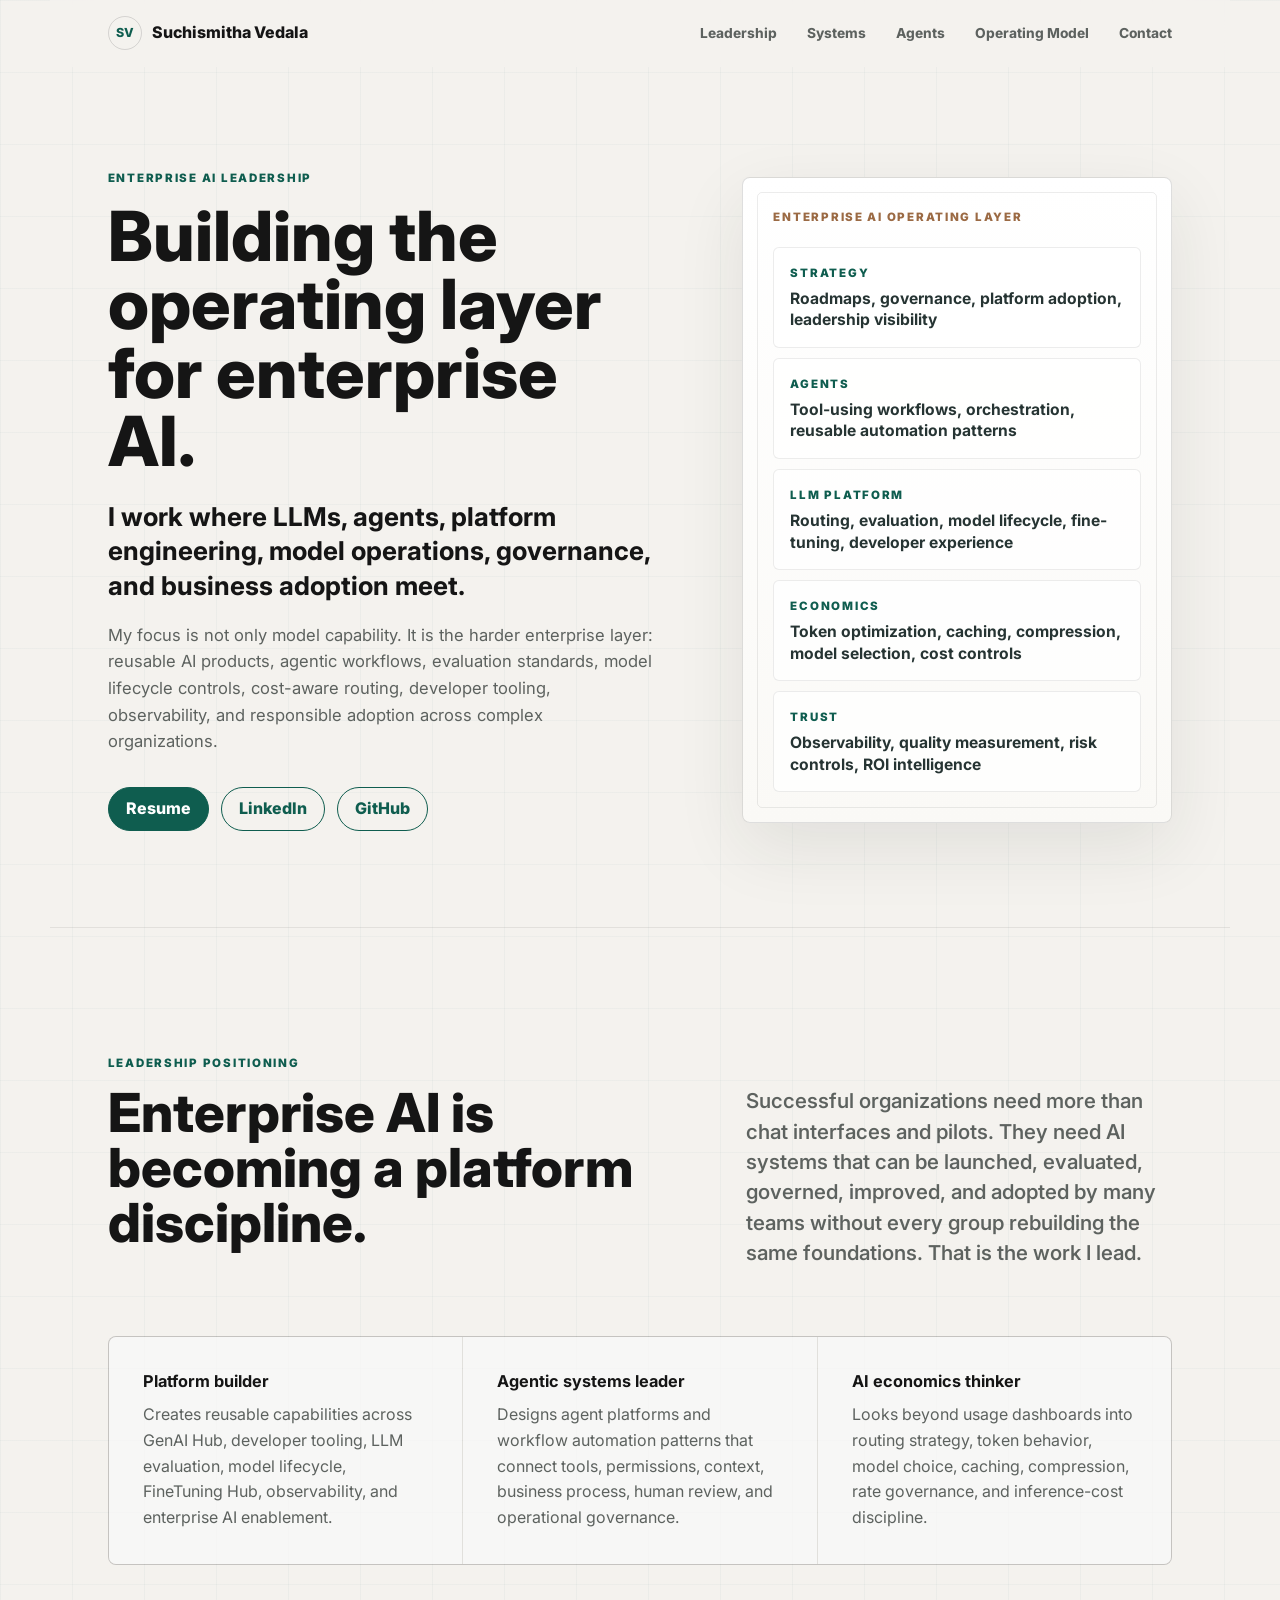
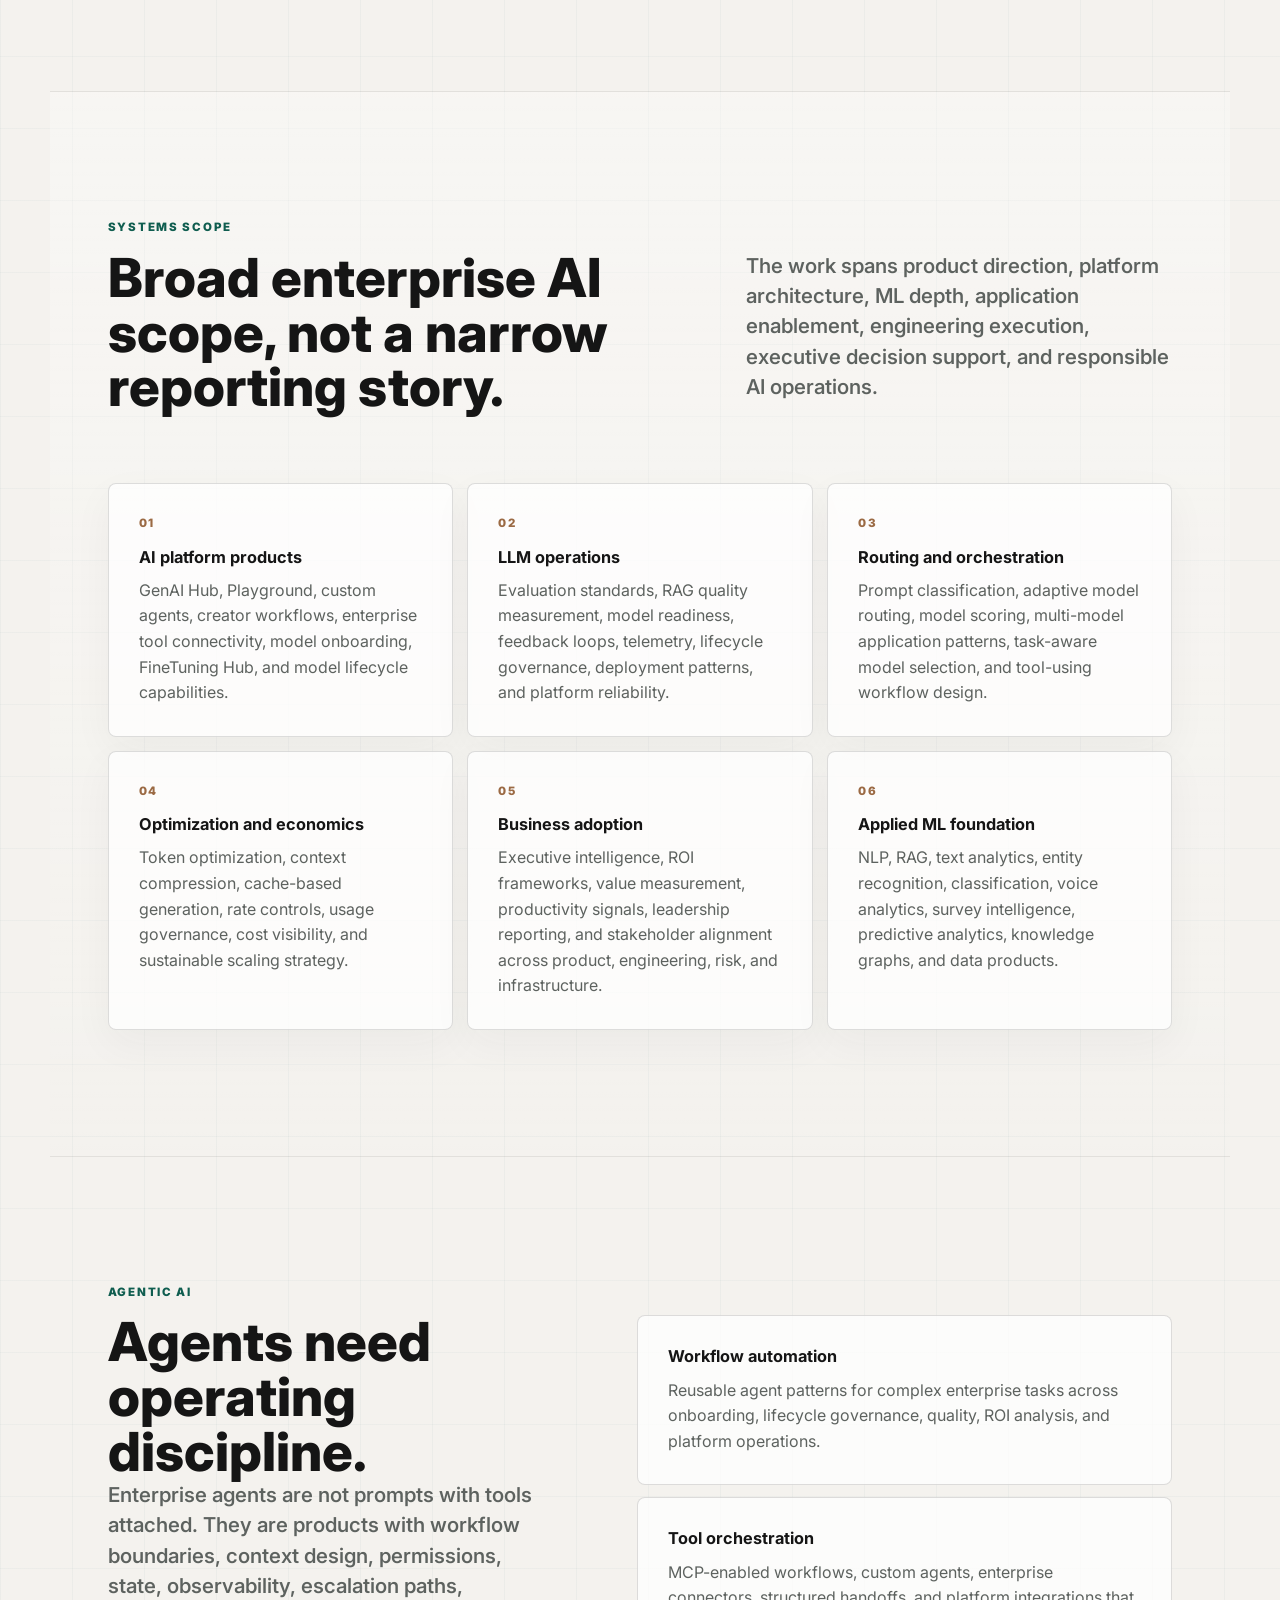
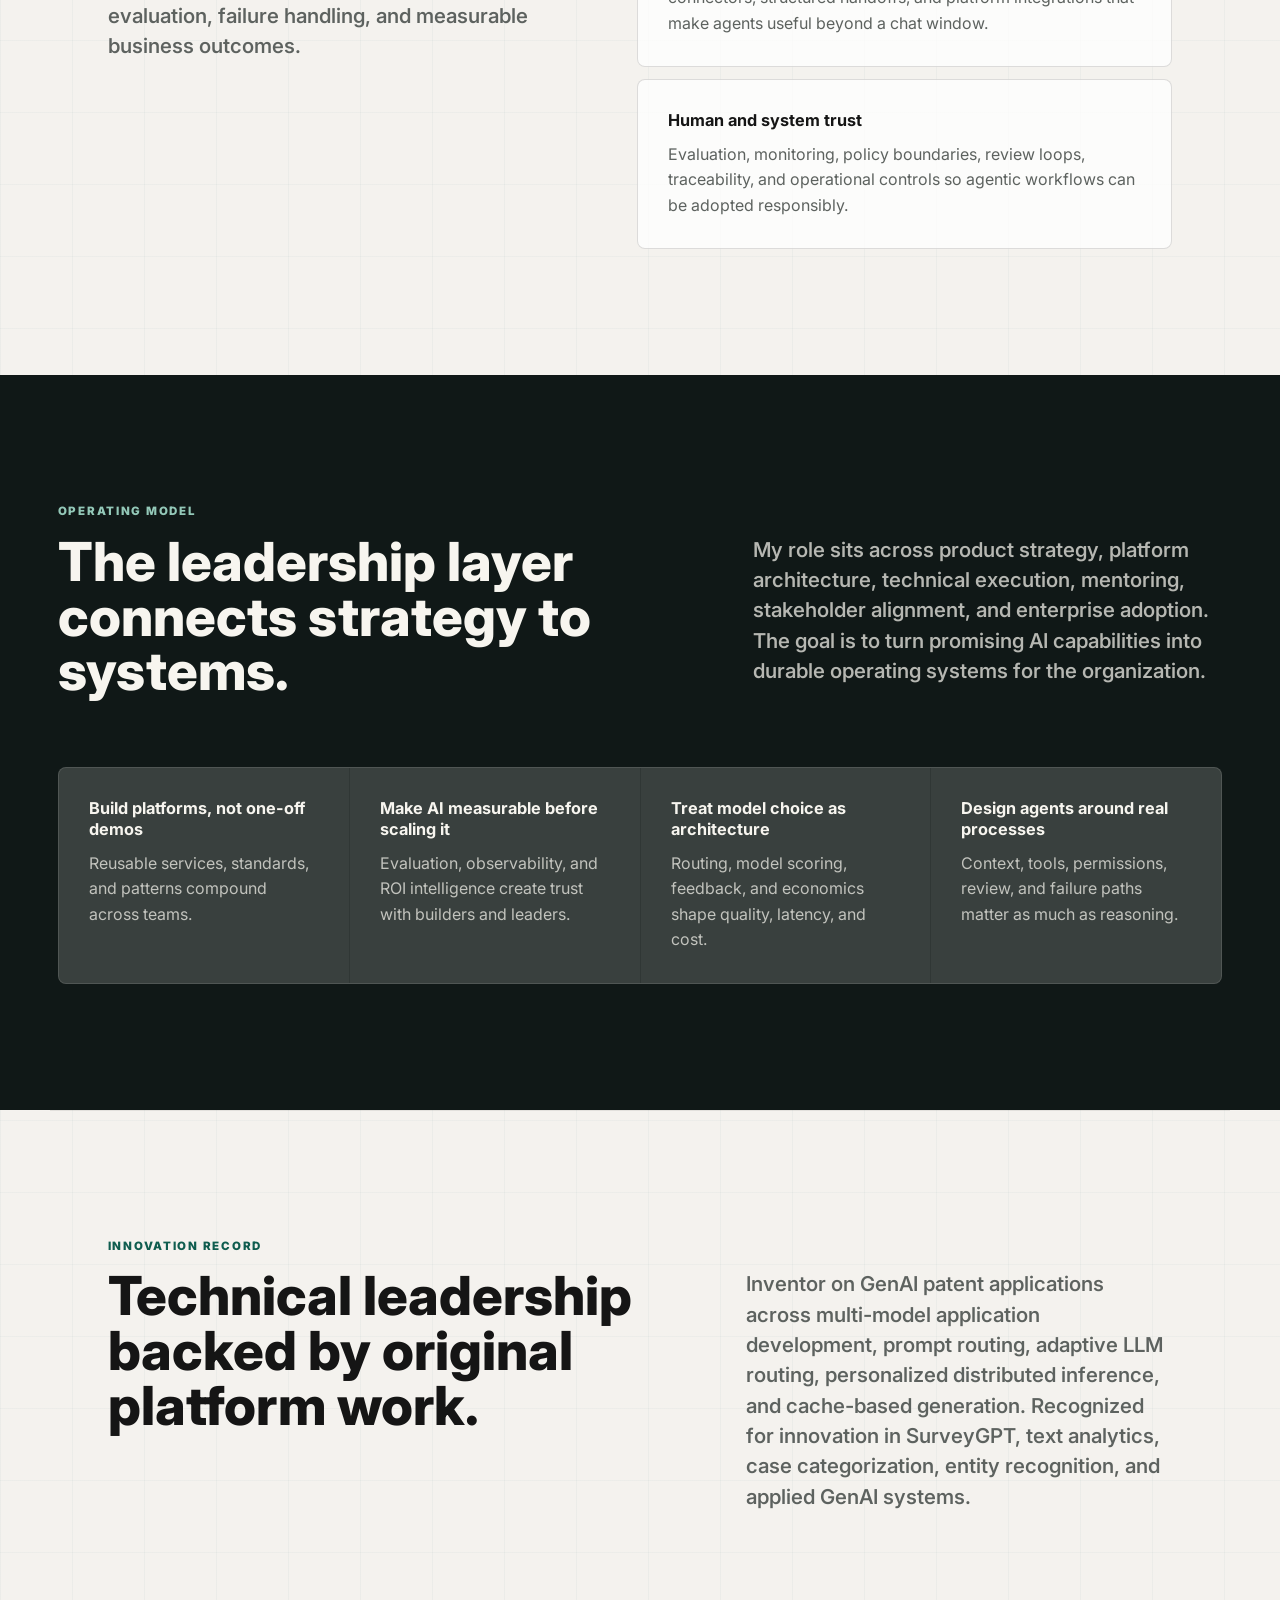
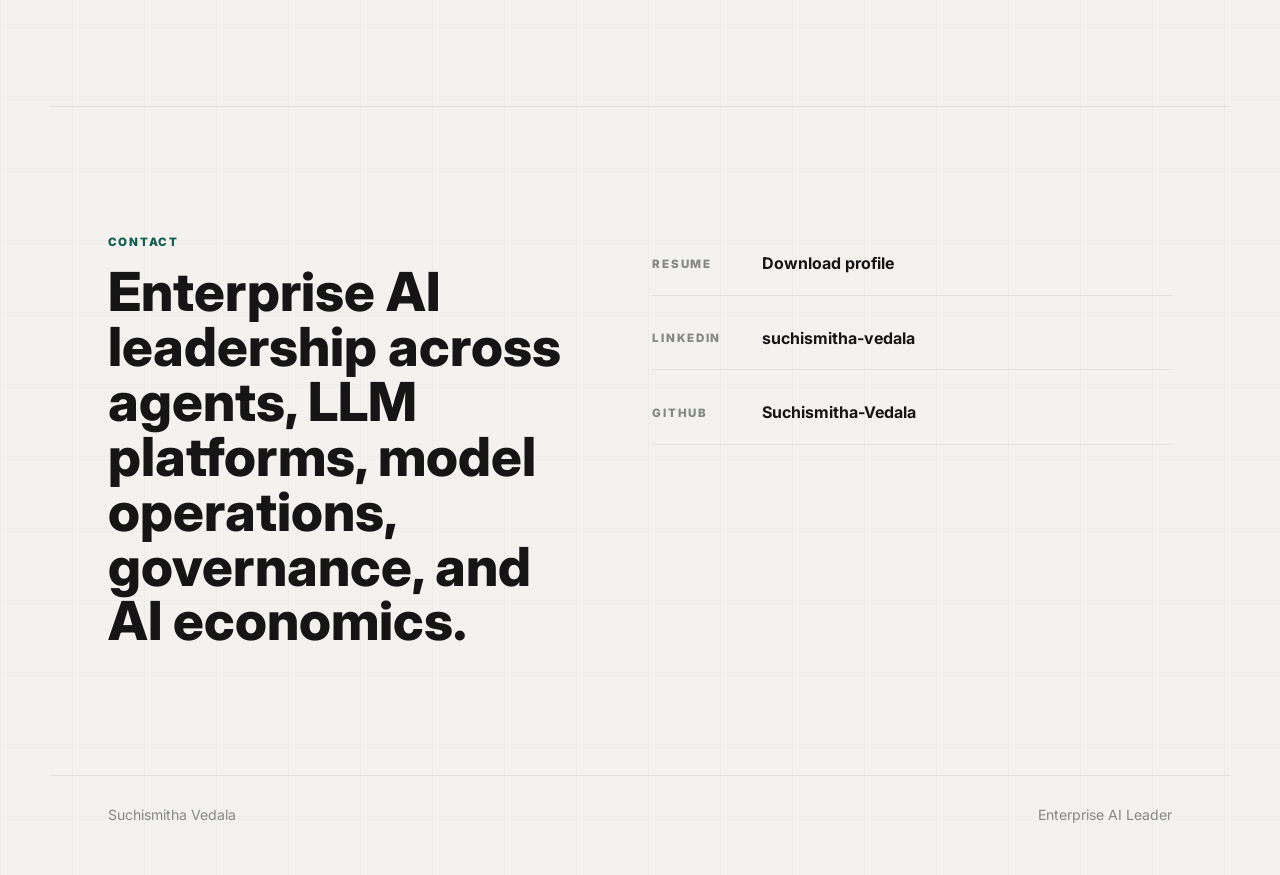
==== commit 88af0098: "Redesign enterprise AI leadership homepage" ====
--- a/index.html
+++ b/index.html
@@ -5,8 +5,8 @@
   <meta charset="UTF-8">
   <meta name="viewport" content="width=device-width, initial-scale=1.0">
   <meta name="description"
-    content="Suchismitha Vedala is an enterprise AI leader building LLM platforms, agentic AI systems, model routing, token optimization, evaluation, governance, observability, and AI economics capabilities.">
-  <meta name="site-version" content="2026-07-12-executive-homepage-v5">
+    content="Suchismitha Vedala is an enterprise AI leader building agentic AI systems, LLM platforms, model operations, evaluation, governance, developer tooling, and AI economics capabilities.">
+  <meta name="site-version" content="2026-07-12-enterprise-ai-leader-v6">
   <title>Suchismitha Vedala | Enterprise AI Leader</title>
   <link rel="canonical" href="https://suchismitha-vedala.github.io/">
   <link rel="preconnect" href="https://fonts.googleapis.com">
@@ -26,164 +26,203 @@
       <span>Menu</span>
     </button>
     <nav class="site-nav" id="site-nav" aria-label="Primary navigation" data-nav>
-      <a href="#thesis">Thesis</a>
+      <a href="#leadership">Leadership</a>
       <a href="#systems">Systems</a>
-      <a href="#depth">Depth</a>
-      <a href="#proof">Proof</a>
+      <a href="#agents">Agents</a>
+      <a href="#operating-model">Operating Model</a>
       <a href="#contact">Contact</a>
     </nav>
   </header>
 
   <main id="top">
     <section class="hero">
-      <div class="hero-main">
-        <p class="eyebrow">Enterprise AI Leader</p>
-        <h1>Turning LLM capability into enterprise operating systems.</h1>
-        <p class="hero-lede">I build the platform layer where agents, models, evaluation, governance, economics, and
-          developer experience come together.</p>
-        <p class="hero-text">The hard part of enterprise AI is not calling a model. It is making AI repeatable,
-          measurable, trusted, cost-aware, and useful across many teams. My work focuses on that layer.</p>
-        <div class="hero-actions">
+      <div class="hero-copy">
+        <p class="eyebrow">Enterprise AI Leadership</p>
+        <h1>Building the operating layer for enterprise AI.</h1>
+        <p class="hero-lede">I work where LLMs, agents, platform engineering, model operations, governance, and
+          business adoption meet.</p>
+        <p class="hero-text">My focus is not only model capability. It is the harder enterprise layer: reusable AI
+          products, agentic workflows, evaluation standards, model lifecycle controls, cost-aware routing, developer
+          tooling, observability, and responsible adoption across complex organizations.</p>
+        <div class="hero-actions" aria-label="Profile links">
           <a class="button button-primary" href="work/Suchismitha_Vedala.pdf">Resume</a>
           <a class="button" href="https://www.linkedin.com/in/suchismitha-vedala">LinkedIn</a>
           <a class="button" href="https://github.com/Suchismitha-Vedala">GitHub</a>
         </div>
       </div>
 
-      <aside class="positioning" aria-label="Positioning summary">
-        <p>Core positioning</p>
-        <strong>Enterprise AI platform leader with depth in agents, LLM operations, routing, optimization, evaluation,
-          governance, and business-value measurement.</strong>
-        <ul>
-          <li>Agentic workflow automation</li>
-          <li>LLM routing and model orchestration</li>
-          <li>Token optimization, caching, compression</li>
-          <li>Evaluation, observability, ROI intelligence</li>
-        </ul>
+      <aside class="operating-layer" aria-label="Enterprise AI operating layer">
+        <p class="panel-title">Enterprise AI Operating Layer</p>
+        <div class="layer-list">
+          <div>
+            <span>Strategy</span>
+            <strong>Roadmaps, governance, platform adoption, leadership visibility</strong>
+          </div>
+          <div>
+            <span>Agents</span>
+            <strong>Tool-using workflows, orchestration, reusable automation patterns</strong>
+          </div>
+          <div>
+            <span>LLM Platform</span>
+            <strong>Routing, evaluation, model lifecycle, fine-tuning, developer experience</strong>
+          </div>
+          <div>
+            <span>Economics</span>
+            <strong>Token optimization, caching, compression, model selection, cost controls</strong>
+          </div>
+          <div>
+            <span>Trust</span>
+            <strong>Observability, quality measurement, risk controls, ROI intelligence</strong>
+          </div>
+        </div>
       </aside>
     </section>
 
-    <section class="metric-band" aria-label="Scale and proof points">
-      <div><strong>300+</strong><span>GenAI applications observed</span></div>
-      <div><strong>200M</strong><span>monthly requests analyzed</span></div>
-      <div><strong>8T+</strong><span>monthly tokens tracked</span></div>
-      <div><strong>5</strong><span>GenAI patent applications</span></div>
-    </section>
-
-    <section class="section thesis" id="thesis">
-      <div class="section-intro">
-        <p class="label">Thesis</p>
-        <h2>Enterprise AI needs an operating model, not a collection of demos.</h2>
-      </div>
-      <div class="thesis-grid">
-        <article>
-          <h3>Agents need structure</h3>
-          <p>Useful agents need tools, context, permissions, handoffs, observability, error handling, and workflow
-            boundaries. I focus on reusable agent patterns that can survive real enterprise processes.</p>
-        </article>
-        <article>
-          <h3>LLMs need routing</h3>
-          <p>One model is rarely the right answer for every task. Prompt classification, model scoring, adaptive
-            routing, and feedback loops make AI systems more resilient, cost-aware, and fit for purpose.</p>
-        </article>
-        <article>
-          <h3>Scale needs economics</h3>
-          <p>Tokens, latency, quality, and model choice are operating variables. Token optimization, compression,
-            caching, rate governance, and cost visibility turn usage into managed infrastructure.</p>
-        </article>
-        <article>
-          <h3>Adoption needs trust</h3>
-          <p>Evaluation, observability, lifecycle controls, governance, and ROI measurement make enterprise AI credible
-            to builders, leaders, risk teams, and business owners.</p>
+    <section class="section leadership" id="leadership">
+      <div class="section-kicker">Leadership Positioning</div>
+      <div class="split-intro">
+        <h2>Enterprise AI is becoming a platform discipline.</h2>
+        <p>Successful organizations need more than chat interfaces and pilots. They need AI systems that can be
+          launched, evaluated, governed, improved, and adopted by many teams without every group rebuilding the same
+          foundations. That is the work I lead.</p>
+      </div>
+      <div class="leadership-grid">
+        <article>
+          <h3>Platform builder</h3>
+          <p>Creates reusable capabilities across GenAI Hub, developer tooling, LLM evaluation, model lifecycle,
+            FineTuning Hub, observability, and enterprise AI enablement.</p>
+        </article>
+        <article>
+          <h3>Agentic systems leader</h3>
+          <p>Designs agent platforms and workflow automation patterns that connect tools, permissions, context,
+            business process, human review, and operational governance.</p>
+        </article>
+        <article>
+          <h3>AI economics thinker</h3>
+          <p>Looks beyond usage dashboards into routing strategy, token behavior, model choice, caching, compression,
+            rate governance, and inference-cost discipline.</p>
         </article>
       </div>
     </section>
 
     <section class="section systems" id="systems">
-      <div class="section-intro">
-        <p class="label">Systems</p>
-        <h2>The work spans the full enterprise AI stack.</h2>
-      </div>
-      <div class="system-table" aria-label="Enterprise AI systems">
+      <div class="section-kicker">Systems Scope</div>
+      <div class="split-intro">
+        <h2>Broad enterprise AI scope, not a narrow reporting story.</h2>
+        <p>The work spans product direction, platform architecture, ML depth, application enablement, engineering
+          execution, executive decision support, and responsible AI operations.</p>
+      </div>
+      <div class="system-map">
+        <article>
+          <span>01</span>
+          <h3>AI platform products</h3>
+          <p>GenAI Hub, Playground, custom agents, creator workflows, enterprise tool connectivity, model onboarding,
+            FineTuning Hub, and model lifecycle capabilities.</p>
+        </article>
+        <article>
+          <span>02</span>
+          <h3>LLM operations</h3>
+          <p>Evaluation standards, RAG quality measurement, model readiness, feedback loops, telemetry, lifecycle
+            governance, deployment patterns, and platform reliability.</p>
+        </article>
+        <article>
+          <span>03</span>
+          <h3>Routing and orchestration</h3>
+          <p>Prompt classification, adaptive model routing, model scoring, multi-model application patterns, task-aware
+            model selection, and tool-using workflow design.</p>
+        </article>
+        <article>
+          <span>04</span>
+          <h3>Optimization and economics</h3>
+          <p>Token optimization, context compression, cache-based generation, rate controls, usage governance, cost
+            visibility, and sustainable scaling strategy.</p>
+        </article>
+        <article>
+          <span>05</span>
+          <h3>Business adoption</h3>
+          <p>Executive intelligence, ROI frameworks, value measurement, productivity signals, leadership reporting, and
+            stakeholder alignment across product, engineering, risk, and infrastructure.</p>
+        </article>
+        <article>
+          <span>06</span>
+          <h3>Applied ML foundation</h3>
+          <p>NLP, RAG, text analytics, entity recognition, classification, voice analytics, survey intelligence,
+            predictive analytics, knowledge graphs, and data products.</p>
+        </article>
+      </div>
+    </section>
+
+    <section class="section agents" id="agents">
+      <div class="section-kicker">Agentic AI</div>
+      <div class="agent-layout">
         <div>
-          <span>Developer experience</span>
-          <p>GenAI Hub, Playground, creator workflows, custom agents, enterprise tool connectivity, developer tooling</p>
-        </div>
-        <div>
-          <span>Agentic automation</span>
-          <p>Agents-as-a-Service, VIQ Agent, ROI Agent, Model Onboarding Agent, Model Lifecycle Agent, MCP workflows</p>
-        </div>
-        <div>
-          <span>Model operations</span>
-          <p>Model onboarding, FineTuning Hub, evaluation, model lifecycle management, deployment readiness, governance</p>
-        </div>
-        <div>
-          <span>LLM intelligence</span>
-          <p>Prompt routing, adaptive LLM routing, task-aware model selection, model scoring, feedback-based optimization</p>
-        </div>
-        <div>
-          <span>AI economics</span>
-          <p>Token optimization, compression, caching, cost monitoring, rate governance, cost-reduction strategy</p>
-        </div>
-        <div>
-          <span>Executive visibility</span>
-          <p>AI observability, metrics platform, adoption intelligence, productivity signals, quality and ROI reporting</p>
-        </div>
-      </div>
-    </section>
-
-    <section class="section depth" id="depth">
-      <div class="section-intro">
-        <p class="label">Depth</p>
-        <h2>Grounded in ML, data science, product delivery, and platform engineering.</h2>
-      </div>
-      <div class="depth-layout">
-        <p>My earlier work in NLP, text analytics, entity recognition, voice analytics, case categorization, survey
-          intelligence, knowledge graphs, predictive analytics, anomaly detection, and time-series modeling shapes how I
-          approach GenAI platform work: instrument the system, measure behavior, automate the repeatable pieces, and make
-          the outcome legible to decision-makers.</p>
-        <ul class="capability-list">
-          <li>LLMs, RAG systems, LLM evaluation</li>
-          <li>Python, SQL, Hive, TensorFlow, PyTorch, scikit-learn</li>
-          <li>Azure OpenAI, Neo4j, Linux, Git, Java, C++</li>
-          <li>Claude Code, Codex, Cline, LibreChat, MCP</li>
-        </ul>
-      </div>
-    </section>
-
-    <section class="section proof" id="proof">
-      <div class="section-intro">
-        <p class="label">Proof</p>
-        <h2>Representative proof points.</h2>
-      </div>
-      <div class="proof-list">
-        <article>
-          <h3>Platform scale</h3>
-          <p>Built intelligence and observability capabilities across hundreds of GenAI applications, large monthly
-            request volumes, and trillions of monthly tokens.</p>
-        </article>
-        <article>
-          <h3>Agent delivery</h3>
-          <p>Designed and delivered agentic workflows for quality, ROI analysis, onboarding, lifecycle governance, and
-            platform operations.</p>
-        </article>
-        <article>
-          <h3>AI economics</h3>
-          <p>Designed routing, caching, compression, and governance strategies with validated potential for major
-            inference-cost reduction through task-aware model selection.</p>
-        </article>
-        <article>
-          <h3>Innovation record</h3>
-          <p>Inventor on GenAI patent applications covering application development, prompt routing, adaptive routing,
-            distributed inference, and cache-based generation.</p>
-        </article>
-      </div>
-    </section>
-
-    <section class="section contact" id="contact">
+          <h2>Agents need operating discipline.</h2>
+          <p>Enterprise agents are not prompts with tools attached. They are products with workflow boundaries, context
+            design, permissions, state, observability, escalation paths, evaluation, failure handling, and measurable
+            business outcomes.</p>
+        </div>
+        <div class="agent-list">
+          <article>
+            <h3>Workflow automation</h3>
+            <p>Reusable agent patterns for complex enterprise tasks across onboarding, lifecycle governance, quality,
+              ROI analysis, and platform operations.</p>
+          </article>
+          <article>
+            <h3>Tool orchestration</h3>
+            <p>MCP-enabled workflows, custom agents, enterprise connectors, structured handoffs, and platform
+              integrations that make agents useful beyond a chat window.</p>
+          </article>
+          <article>
+            <h3>Human and system trust</h3>
+            <p>Evaluation, monitoring, policy boundaries, review loops, traceability, and operational controls so agentic
+              workflows can be adopted responsibly.</p>
+          </article>
+        </div>
+      </div>
+    </section>
+
+    <section class="section operating-model" id="operating-model">
+      <div class="section-kicker">Operating Model</div>
+      <div class="split-intro">
+        <h2>The leadership layer connects strategy to systems.</h2>
+        <p>My role sits across product strategy, platform architecture, technical execution, mentoring, stakeholder
+          alignment, and enterprise adoption. The goal is to turn promising AI capabilities into durable operating
+          systems for the organization.</p>
+      </div>
+      <div class="principles">
+        <article>
+          <h3>Build platforms, not one-off demos</h3>
+          <p>Reusable services, standards, and patterns compound across teams.</p>
+        </article>
+        <article>
+          <h3>Make AI measurable before scaling it</h3>
+          <p>Evaluation, observability, and ROI intelligence create trust with builders and leaders.</p>
+        </article>
+        <article>
+          <h3>Treat model choice as architecture</h3>
+          <p>Routing, model scoring, feedback, and economics shape quality, latency, and cost.</p>
+        </article>
+        <article>
+          <h3>Design agents around real processes</h3>
+          <p>Context, tools, permissions, review, and failure paths matter as much as reasoning.</p>
+        </article>
+      </div>
+    </section>
+
+    <section class="section proof">
+      <div class="section-kicker">Innovation Record</div>
+      <div class="split-intro">
+        <h2>Technical leadership backed by original platform work.</h2>
+        <p>Inventor on GenAI patent applications across multi-model application development, prompt routing, adaptive
+          LLM routing, personalized distributed inference, and cache-based generation. Recognized for innovation in
+          SurveyGPT, text analytics, case categorization, entity recognition, and applied GenAI systems.</p>
+      </div>
+    </section>
+
+    <section class="contact" id="contact">
       <div>
-        <p class="label">Contact</p>
-        <h2>Focused on enterprise AI platform leadership, agentic AI systems, and LLM operations at scale.</h2>
+        <p class="section-kicker">Contact</p>
+        <h2>Enterprise AI leadership across agents, LLM platforms, model operations, governance, and AI economics.</h2>
       </div>
       <div class="contact-links">
         <a href="work/Suchismitha_Vedala.pdf"><span>Resume</span><strong>Download profile</strong></a>
--- a/css/styles.css
+++ b/css/styles.css
@@ -1,18 +1,20 @@
 :root {
-  --bg: #f7f8f6;
-  --surface: #ffffff;
-  --ink: #151817;
-  --muted: #59615d;
-  --soft: #7b8580;
-  --line: rgba(21, 24, 23, 0.14);
-  --line-soft: rgba(21, 24, 23, 0.08);
-  --green: #145c47;
-  --green-2: #e2eee8;
-  --gold: #9a6a2d;
-  --max: 1160px;
-  --gutter: clamp(20px, 4.5vw, 56px);
+  --bg: #f4f2ee;
+  --panel: #ffffff;
+  --panel-soft: #faf9f6;
+  --ink: #151515;
+  --muted: #5d625f;
+  --soft: #858986;
+  --line: rgba(21, 21, 21, 0.14);
+  --line-soft: rgba(21, 21, 21, 0.08);
+  --accent: #0f5d4f;
+  --accent-soft: #dfece6;
+  --clay: #9b6a44;
+  --slate: #263433;
+  --max: 1180px;
+  --gutter: clamp(20px, 4.5vw, 58px);
   --radius: 8px;
-  --shadow: 0 18px 48px rgba(20, 31, 27, 0.08);
+  --shadow: 0 24px 70px rgba(35, 39, 36, 0.09);
   --sans: "Inter", ui-sans-serif, system-ui, -apple-system, BlinkMacSystemFont, "Segoe UI", sans-serif;
 }
 
@@ -26,7 +28,11 @@
 
 body {
   margin: 0;
-  background: var(--bg);
+  background:
+    linear-gradient(90deg, rgba(15, 93, 79, 0.035) 1px, transparent 1px),
+    linear-gradient(rgba(15, 93, 79, 0.03) 1px, transparent 1px),
+    var(--bg);
+  background-size: 72px 72px;
   color: var(--ink);
   font-family: var(--sans);
   font-size: 16px;
@@ -45,12 +51,8 @@
   text-underline-offset: 4px;
 }
 
-a:hover {
-  text-decoration-color: var(--green);
-}
-
 :focus-visible {
-  outline: 3px solid rgba(20, 92, 71, 0.28);
+  outline: 3px solid rgba(15, 93, 79, 0.25);
   outline-offset: 3px;
 }
 
@@ -62,27 +64,27 @@
 }
 
 h1 {
-  max-width: 840px;
-  margin-bottom: 22px;
-  font-size: clamp(2.8rem, 5.2vw, 5rem);
+  max-width: 780px;
+  margin-bottom: 24px;
+  font-size: clamp(2.8rem, 5.4vw, 5.1rem);
   font-weight: 800;
-  line-height: 0.98;
+  line-height: 0.99;
   letter-spacing: 0;
 }
 
 h2 {
-  max-width: 760px;
+  max-width: 820px;
   margin-bottom: 0;
-  font-size: clamp(2rem, 3.5vw, 3.35rem);
+  font-size: clamp(2rem, 4.2vw, 4rem);
   font-weight: 800;
-  line-height: 1.04;
+  line-height: 1.02;
   letter-spacing: 0;
 }
 
 h3 {
-  margin-bottom: 8px;
-  font-size: 1rem;
-  line-height: 1.28;
+  margin-bottom: 10px;
+  font-size: 1.02rem;
+  line-height: 1.3;
   letter-spacing: 0;
 }
 
@@ -96,8 +98,8 @@
   gap: 28px;
   max-width: var(--max);
   margin: 0 auto;
-  padding: 15px var(--gutter);
-  background: rgba(247, 248, 246, 0.9);
+  padding: 16px var(--gutter);
+  background: rgba(244, 242, 238, 0.88);
   border-bottom: 1px solid transparent;
   backdrop-filter: blur(18px);
   transition: border-color 180ms ease, box-shadow 180ms ease;
@@ -105,7 +107,7 @@
 
 .site-header.is-scrolled {
   border-bottom-color: var(--line-soft);
-  box-shadow: 0 12px 34px rgba(20, 31, 27, 0.06);
+  box-shadow: 0 12px 34px rgba(35, 39, 36, 0.06);
 }
 
 .brand {
@@ -125,7 +127,7 @@
   height: 34px;
   border: 1px solid var(--line);
   border-radius: 50%;
-  color: var(--green);
+  color: var(--accent);
   font-size: 0.78rem;
 }
 
@@ -134,8 +136,8 @@
   align-items: center;
   gap: clamp(16px, 2.4vw, 30px);
   color: var(--muted);
-  font-size: 0.88rem;
-  font-weight: 700;
+  font-size: 0.86rem;
+  font-weight: 750;
 }
 
 .site-nav a {
@@ -143,7 +145,7 @@
 }
 
 .site-nav a:hover {
-  color: var(--green);
+  color: var(--accent);
 }
 
 .nav-toggle {
@@ -152,7 +154,7 @@
   padding: 0 14px;
   border: 1px solid var(--line);
   border-radius: 999px;
-  background: var(--surface);
+  background: var(--panel);
   color: var(--ink);
   font: inherit;
   font-size: 0.88rem;
@@ -161,41 +163,43 @@
 
 .hero {
   display: grid;
-  grid-template-columns: minmax(0, 1fr) minmax(320px, 430px);
-  gap: clamp(38px, 7vw, 90px);
-  align-items: end;
+  grid-template-columns: minmax(0, 1fr) minmax(340px, 430px);
+  gap: clamp(42px, 7vw, 104px);
+  align-items: center;
   max-width: var(--max);
+  min-height: calc(100vh - 68px);
   margin: 0 auto;
-  padding: clamp(68px, 10vw, 132px) var(--gutter) clamp(54px, 8vw, 92px);
+  padding: clamp(58px, 8vw, 104px) var(--gutter) clamp(56px, 8vw, 96px);
 }
 
 .eyebrow,
-.label,
-.positioning > p,
-.system-table span,
+.section-kicker,
+.panel-title,
+.operating-layer span,
+.system-map span,
 .contact-links span {
-  margin-bottom: 12px;
-  color: var(--green);
-  font-size: 0.73rem;
+  margin-bottom: 14px;
+  color: var(--accent);
+  font-size: 0.72rem;
   font-weight: 850;
-  letter-spacing: 0.13em;
+  letter-spacing: 0.15em;
   text-transform: uppercase;
 }
 
 .hero-lede {
-  max-width: 760px;
+  max-width: 780px;
   margin-bottom: 18px;
   color: var(--ink);
-  font-size: clamp(1.16rem, 2vw, 1.52rem);
-  font-weight: 700;
-  line-height: 1.36;
+  font-size: clamp(1.22rem, 2.1vw, 1.62rem);
+  font-weight: 720;
+  line-height: 1.34;
 }
 
 .hero-text {
-  max-width: 700px;
-  margin-bottom: 30px;
+  max-width: 760px;
+  margin-bottom: 32px;
   color: var(--muted);
-  font-size: 1.03rem;
+  font-size: 1.04rem;
 }
 
 .hero-actions {
@@ -210,164 +214,103 @@
   justify-content: center;
   min-height: 44px;
   padding: 0 17px;
-  border: 1px solid var(--green);
+  border: 1px solid var(--accent);
   border-radius: 999px;
-  color: var(--green);
+  color: var(--accent);
   font-weight: 800;
   text-decoration: none;
 }
 
 .button-primary {
-  background: var(--green);
+  background: var(--accent);
   color: #fff;
 }
 
 .button:hover {
-  background: var(--green-2);
+  background: var(--accent-soft);
 }
 
 .button-primary:hover {
-  background: #104b3a;
-}
-
-.positioning {
+  background: #0b4c40;
+}
+
+.operating-layer {
+  position: relative;
   padding: clamp(22px, 3vw, 30px);
   border: 1px solid var(--line);
   border-radius: var(--radius);
-  background: var(--surface);
+  background: linear-gradient(180deg, #fff, var(--panel-soft));
   box-shadow: var(--shadow);
 }
 
-.positioning strong {
+.operating-layer::before {
+  content: "";
+  position: absolute;
+  inset: 14px;
+  border: 1px solid var(--line-soft);
+  border-radius: 5px;
+  pointer-events: none;
+}
+
+.panel-title {
+  position: relative;
+  margin-bottom: 20px;
+  color: var(--clay);
+}
+
+.layer-list {
+  position: relative;
+  display: grid;
+  gap: 10px;
+}
+
+.layer-list div {
+  padding: 16px;
+  border: 1px solid var(--line-soft);
+  border-radius: 6px;
+  background: rgba(255, 255, 255, 0.74);
+}
+
+.layer-list span {
   display: block;
-  margin-bottom: 22px;
-  font-size: clamp(1.28rem, 2vw, 1.65rem);
-  line-height: 1.24;
-}
-
-.positioning ul,
-.capability-list {
-  list-style: none;
-  margin: 0;
-  padding: 0;
-}
-
-.positioning li,
-.capability-list li {
-  padding: 12px 0;
-  border-top: 1px solid var(--line-soft);
-  color: var(--muted);
-  font-weight: 650;
-}
-
-.metric-band {
-  display: grid;
-  grid-template-columns: repeat(4, 1fr);
-  max-width: var(--max);
-  margin: 0 auto;
-  padding: 0 var(--gutter) clamp(66px, 8vw, 104px);
-}
-
-.metric-band div {
-  padding: 20px 20px 22px 0;
-  border-top: 1px solid var(--line);
-  border-bottom: 1px solid var(--line);
-}
-
-.metric-band div + div {
-  padding-left: 20px;
-  border-left: 1px solid var(--line-soft);
-}
-
-.metric-band strong {
+  margin-bottom: 6px;
+  color: var(--accent);
+}
+
+.layer-list strong {
   display: block;
-  margin-bottom: 7px;
-  color: var(--green);
-  font-size: clamp(2rem, 3.6vw, 3.2rem);
-  line-height: 1;
-}
-
-.metric-band span {
-  display: block;
-  color: var(--muted);
-  font-size: 0.91rem;
-  font-weight: 650;
-  line-height: 1.38;
+  color: var(--slate);
+  font-size: 0.98rem;
+  line-height: 1.36;
 }
 
 .section {
   max-width: var(--max);
   margin: 0 auto;
-  padding: clamp(68px, 9vw, 112px) var(--gutter);
+  padding: clamp(74px, 10vw, 126px) var(--gutter);
   border-top: 1px solid var(--line-soft);
 }
 
-.section-intro {
-  margin-bottom: clamp(30px, 5vw, 54px);
-}
-
-.thesis-grid {
-  display: grid;
-  grid-template-columns: repeat(4, 1fr);
-  border-top: 1px solid var(--line);
-  border-left: 1px solid var(--line);
-}
-
-.thesis-grid article {
-  min-height: 255px;
-  padding: clamp(22px, 2.7vw, 30px);
-  border-right: 1px solid var(--line);
-  border-bottom: 1px solid var(--line);
-  background: rgba(255, 255, 255, 0.62);
-}
-
-.thesis-grid p,
-.proof-list p,
-.depth-layout p,
-.system-table p {
+.split-intro {
+  display: grid;
+  grid-template-columns: minmax(0, 0.95fr) minmax(320px, 0.72fr);
+  gap: clamp(30px, 6vw, 88px);
+  align-items: start;
+  margin-bottom: clamp(34px, 6vw, 68px);
+}
+
+.split-intro p,
+.agent-layout > div > p {
   margin-bottom: 0;
   color: var(--muted);
-}
-
-.systems {
-  background: linear-gradient(180deg, rgba(226, 238, 232, 0.55), rgba(247, 248, 246, 0));
-}
-
-.system-table {
-  border-top: 1px solid var(--line);
-}
-
-.system-table div {
-  display: grid;
-  grid-template-columns: minmax(190px, 0.35fr) minmax(0, 1fr);
-  gap: clamp(20px, 5vw, 70px);
-  padding: 24px 0;
-  border-bottom: 1px solid var(--line-soft);
-}
-
-.system-table span {
-  margin: 4px 0 0;
-  color: var(--gold);
-}
-
-.depth-layout {
-  display: grid;
-  grid-template-columns: minmax(0, 1fr) minmax(280px, 380px);
-  gap: clamp(28px, 6vw, 82px);
-  align-items: start;
-}
-
-.depth-layout > p {
-  max-width: 720px;
-  color: var(--ink);
-  font-size: clamp(1.12rem, 1.8vw, 1.38rem);
-  font-weight: 650;
-  line-height: 1.42;
-}
-
-.proof-list {
-  display: grid;
-  grid-template-columns: repeat(2, 1fr);
+  font-size: clamp(1.05rem, 1.7vw, 1.28rem);
+  font-weight: 560;
+  line-height: 1.48;
+}
+
+.leadership-grid {
+  display: grid;
+  grid-template-columns: repeat(3, 1fr);
   gap: 1px;
   border: 1px solid var(--line);
   border-radius: var(--radius);
@@ -375,9 +318,100 @@
   overflow: hidden;
 }
 
-.proof-list article {
+.leadership-grid article,
+.system-map article,
+.agent-list article,
+.principles article {
+  background: rgba(255, 255, 255, 0.74);
+}
+
+.leadership-grid article {
+  padding: clamp(24px, 3vw, 34px);
+}
+
+.leadership-grid p,
+.system-map p,
+.agent-list p,
+.principles p {
+  margin-bottom: 0;
+  color: var(--muted);
+}
+
+.systems {
+  background: linear-gradient(180deg, rgba(255, 255, 255, 0.32), rgba(244, 242, 238, 0));
+}
+
+.system-map {
+  display: grid;
+  grid-template-columns: repeat(3, 1fr);
+  gap: 14px;
+}
+
+.system-map article {
+  min-height: 250px;
+  padding: clamp(22px, 2.8vw, 30px);
+  border: 1px solid var(--line);
+  border-radius: var(--radius);
+  box-shadow: 0 14px 42px rgba(35, 39, 36, 0.045);
+}
+
+.system-map span {
+  display: block;
+  color: var(--clay);
+}
+
+.agent-layout {
+  display: grid;
+  grid-template-columns: minmax(0, 0.82fr) minmax(360px, 1fr);
+  gap: clamp(34px, 7vw, 96px);
+  align-items: start;
+}
+
+.agent-list {
+  display: grid;
+  gap: 12px;
+}
+
+.agent-list article {
   padding: clamp(22px, 3vw, 30px);
-  background: var(--surface);
+  border: 1px solid var(--line);
+  border-radius: var(--radius);
+}
+
+.operating-model {
+  background: #101817;
+  color: #f7f5ef;
+  max-width: none;
+}
+
+.operating-model > * {
+  max-width: var(--max);
+  margin-left: auto;
+  margin-right: auto;
+}
+
+.operating-model .section-kicker {
+  color: #93c8b8;
+}
+
+.operating-model .split-intro p,
+.operating-model .principles p {
+  color: rgba(247, 245, 239, 0.72);
+}
+
+.principles {
+  display: grid;
+  grid-template-columns: repeat(4, 1fr);
+  gap: 1px;
+  border: 1px solid rgba(247, 245, 239, 0.16);
+  border-radius: var(--radius);
+  background: rgba(247, 245, 239, 0.14);
+  overflow: hidden;
+}
+
+.principles article {
+  padding: clamp(22px, 2.7vw, 30px);
+  background: rgba(255, 255, 255, 0.045);
 }
 
 .contact {
@@ -385,6 +419,10 @@
   grid-template-columns: minmax(0, 0.9fr) minmax(320px, 1fr);
   gap: clamp(32px, 6vw, 86px);
   align-items: start;
+  max-width: var(--max);
+  margin: 0 auto;
+  padding: clamp(74px, 10vw, 126px) var(--gutter);
+  border-top: 1px solid var(--line-soft);
 }
 
 .contact-links {
@@ -413,7 +451,7 @@
 }
 
 .contact-links a:hover strong {
-  color: var(--green);
+  color: var(--accent);
 }
 
 .footer {
@@ -432,20 +470,21 @@
   margin: 0;
 }
 
-@media (max-width: 1020px) {
+@media (max-width: 1050px) {
   .hero,
-  .depth-layout,
+  .split-intro,
+  .agent-layout,
   .contact {
     grid-template-columns: 1fr;
   }
 
-  .positioning {
-    max-width: 620px;
-  }
-
-  .metric-band,
-  .thesis-grid,
-  .proof-list {
+  .operating-layer {
+    max-width: 680px;
+  }
+
+  .leadership-grid,
+  .system-map,
+  .principles {
     grid-template-columns: repeat(2, 1fr);
   }
 }
@@ -485,7 +524,7 @@
     padding: 8px;
     border: 1px solid var(--line);
     border-radius: var(--radius);
-    background: var(--surface);
+    background: var(--panel);
     box-shadow: var(--shadow);
   }
 
@@ -499,24 +538,28 @@
   }
 
   .site-nav a:hover {
-    background: var(--green-2);
+    background: var(--accent-soft);
   }
 
   h1 {
-    font-size: clamp(2.45rem, 10.8vw, 3.05rem);
+    font-size: clamp(2.55rem, 11.5vw, 3.4rem);
     line-height: 1.02;
     overflow-wrap: anywhere;
   }
 
+  h2 {
+    font-size: clamp(2rem, 9.5vw, 3rem);
+  }
+
   .hero {
-    padding-top: 48px;
+    min-height: auto;
+    padding-top: 54px;
   }
 
   .hero-actions,
-  .metric-band,
-  .thesis-grid,
-  .system-table div,
-  .proof-list,
+  .leadership-grid,
+  .system-map,
+  .principles,
   .contact-links a {
     grid-template-columns: 1fr;
   }
@@ -525,21 +568,6 @@
     width: 100%;
   }
 
-  .metric-band div,
-  .metric-band div + div {
-    padding: 17px 0;
-    border-left: 0;
-  }
-
-  .metric-band div + div {
-    border-top: 0;
-  }
-
-  .thesis-grid article {
-    min-height: auto;
-  }
-
-  .system-table div,
   .contact-links a {
     gap: 6px;
   }
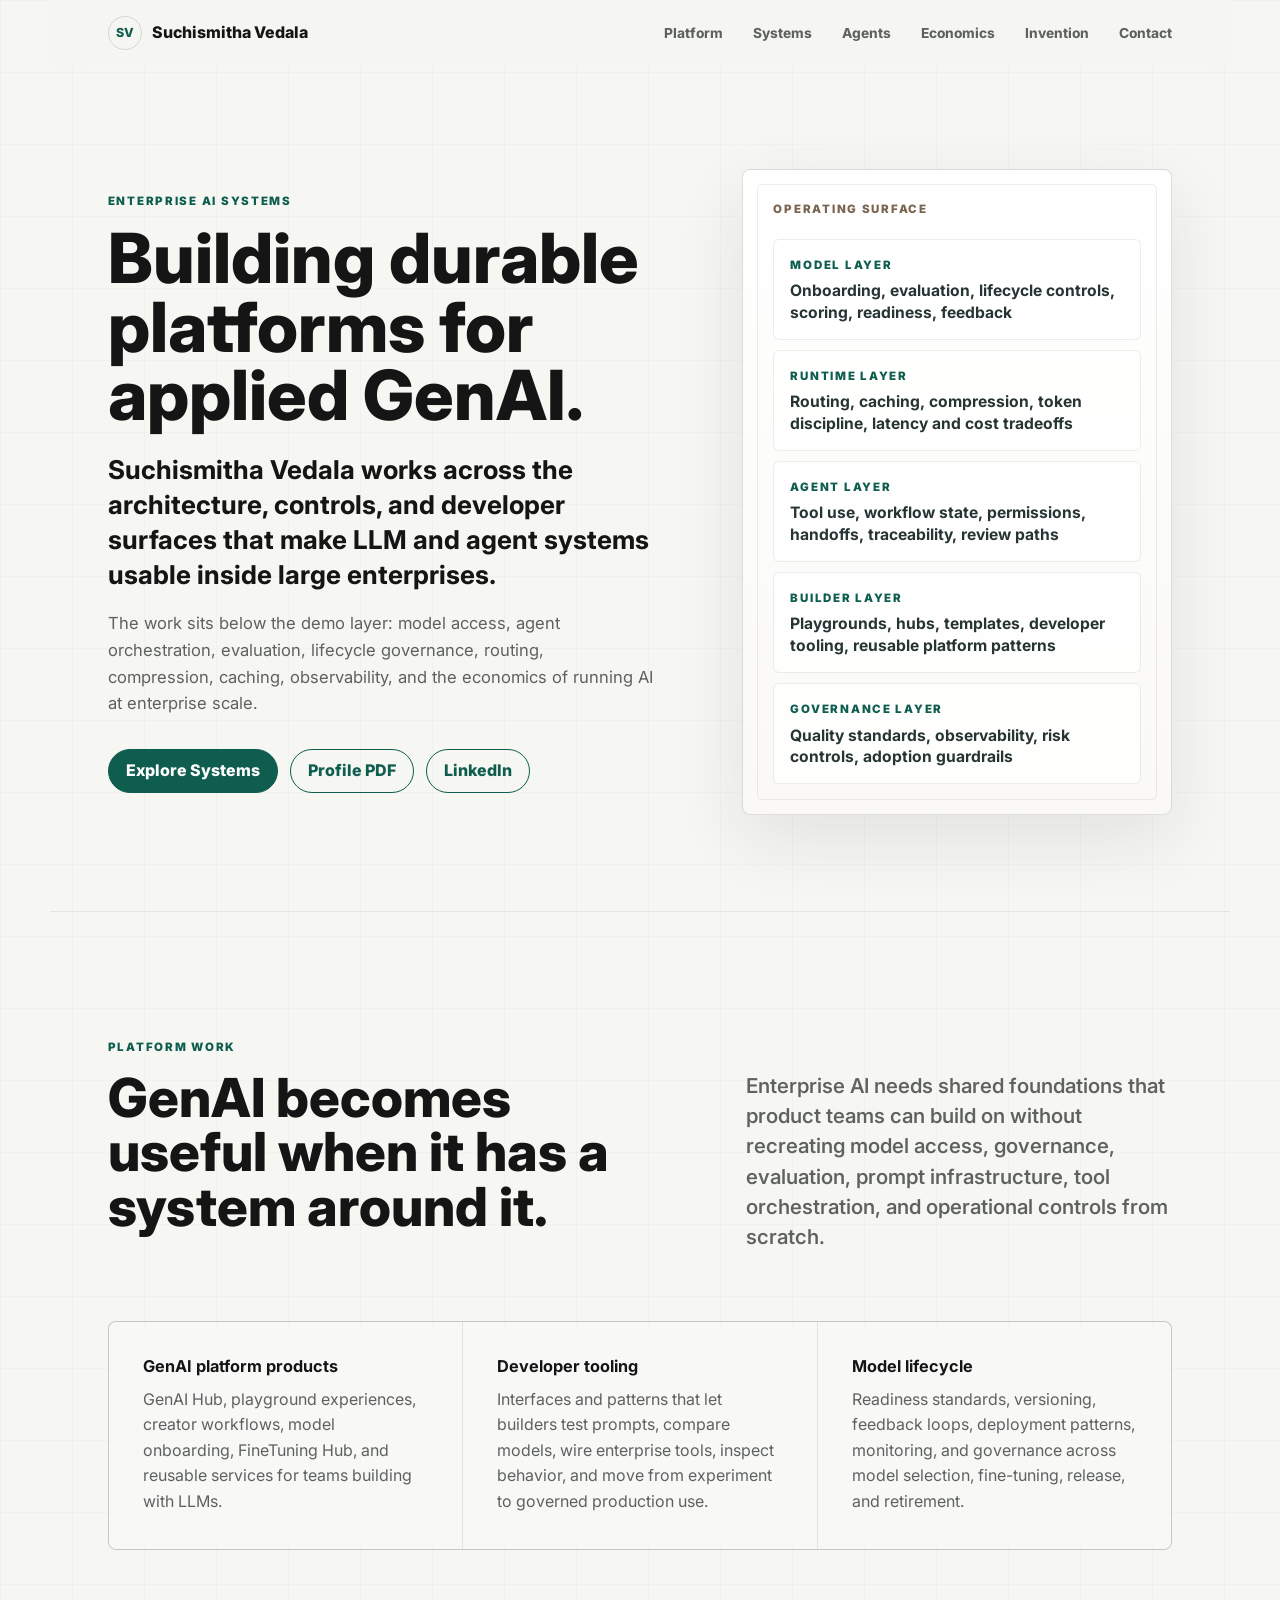
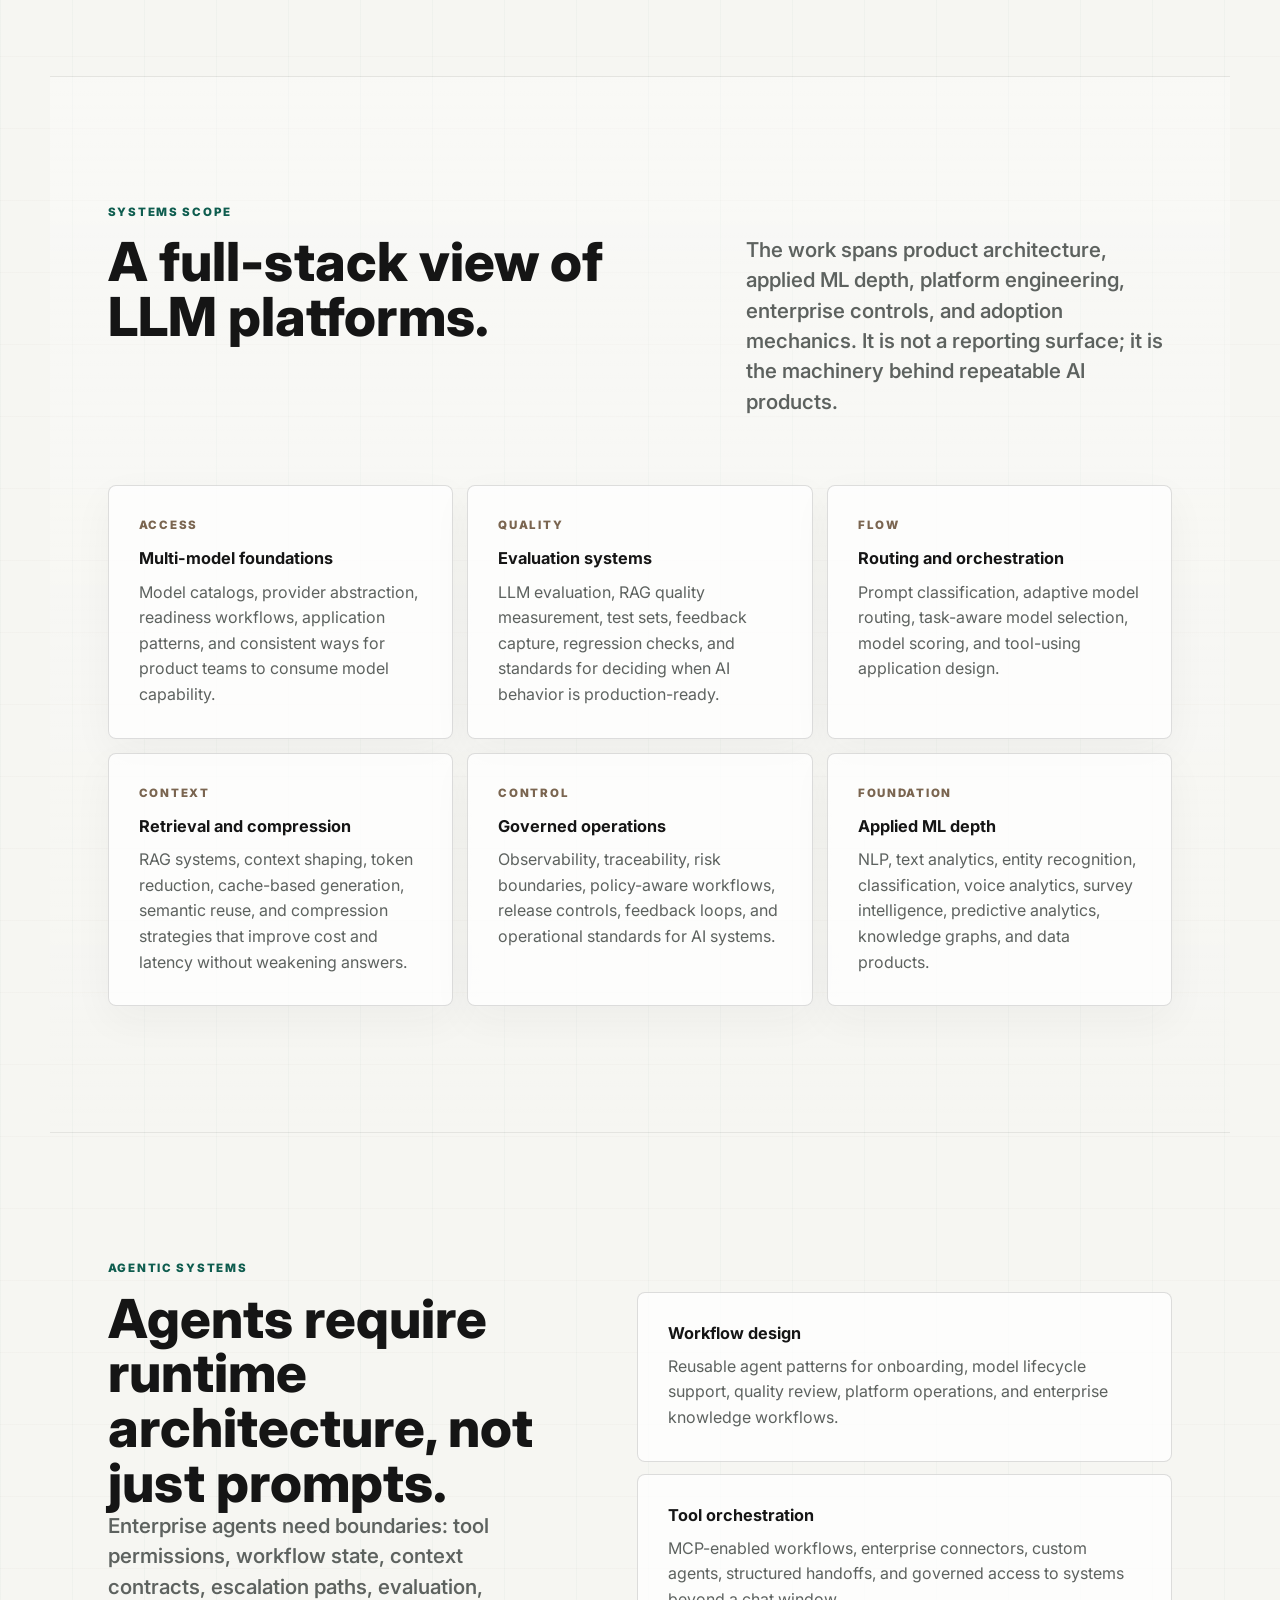
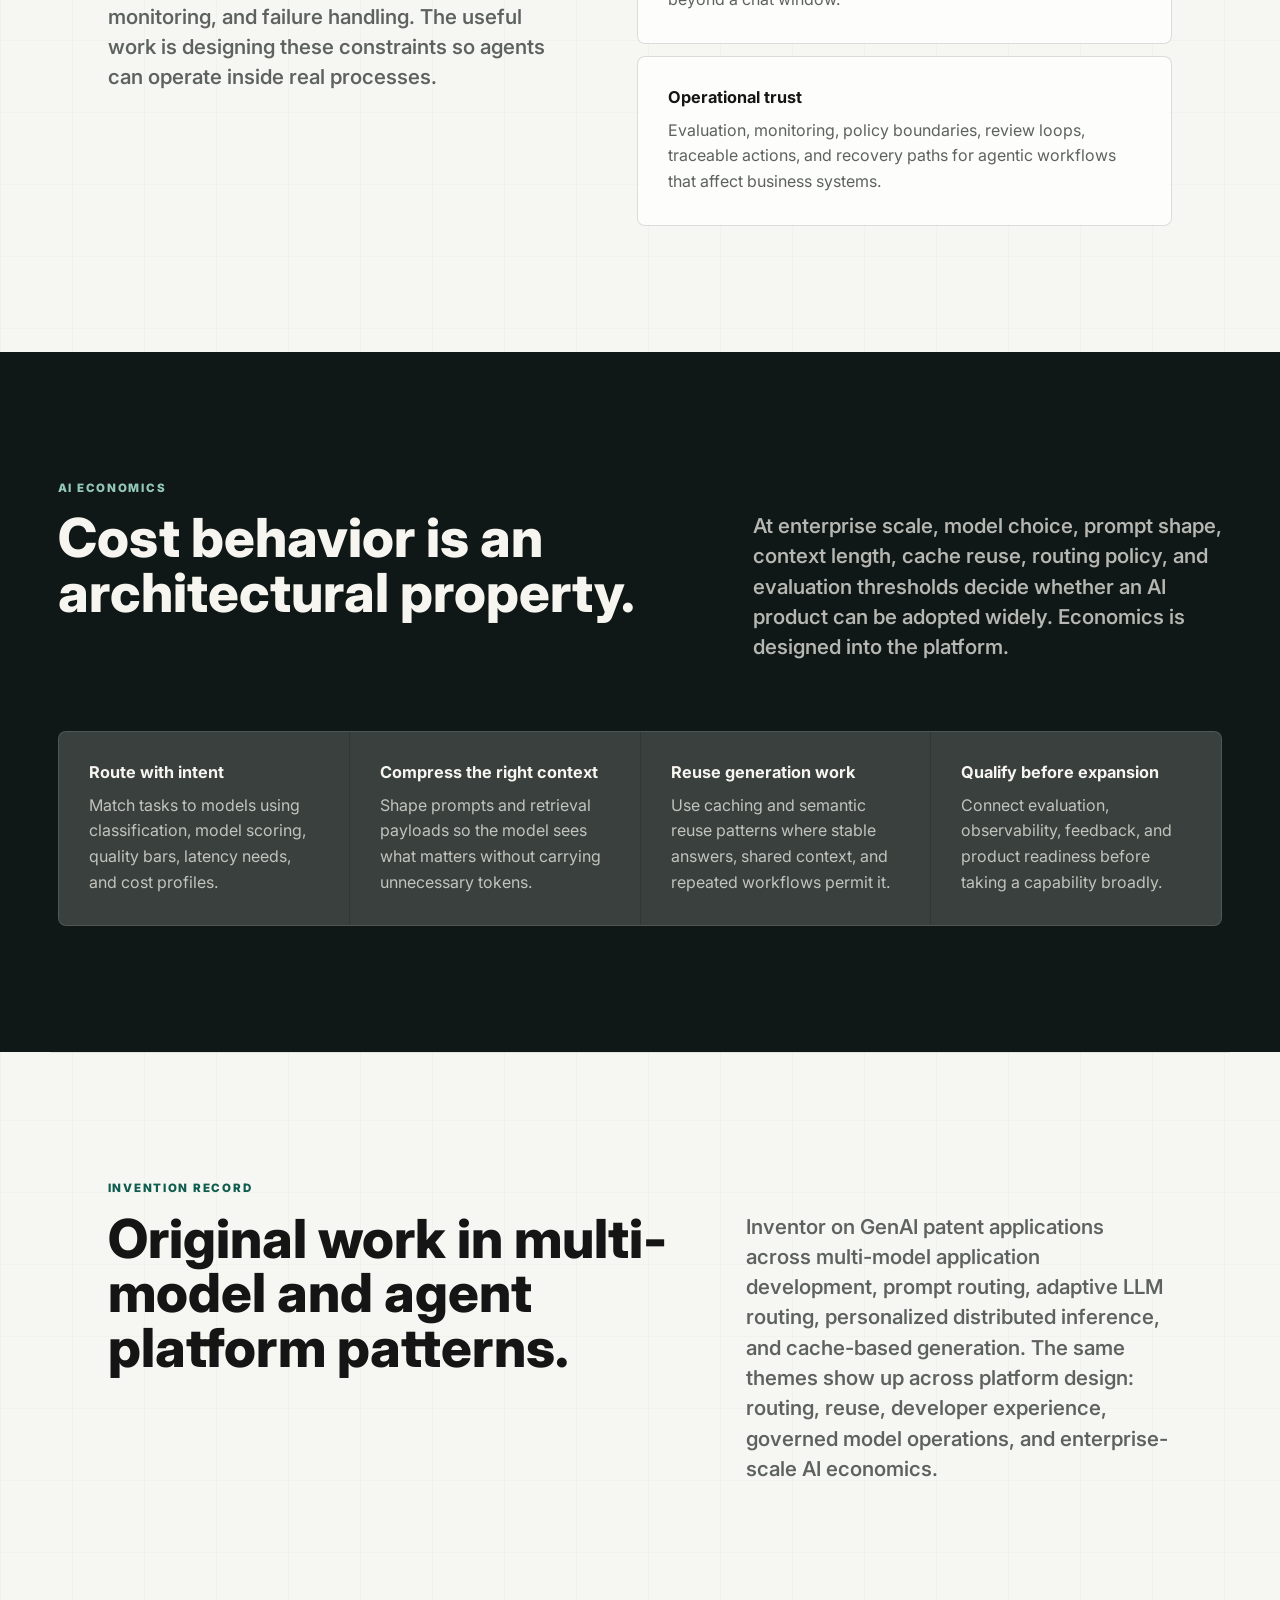
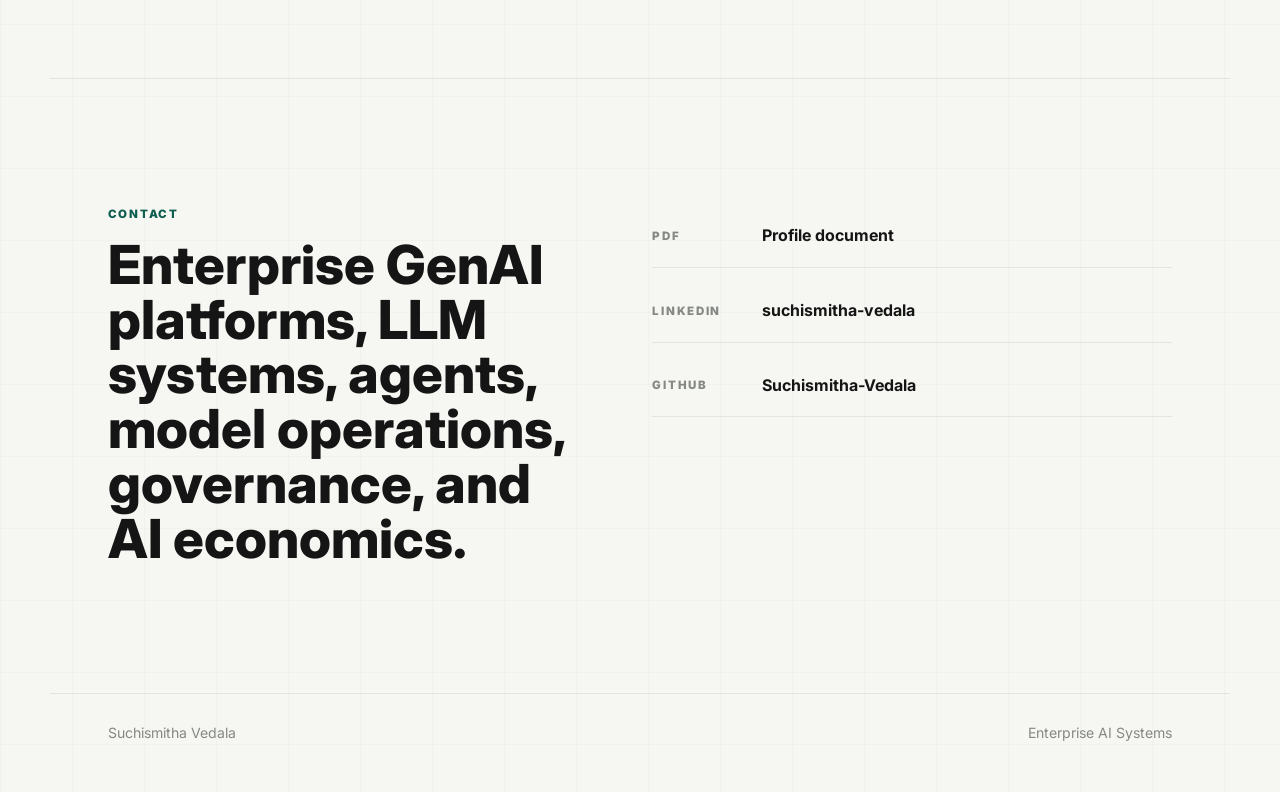
==== commit 9f5406a2: "Reframe homepage as enterprise AI systems site" ====
--- a/index.html
+++ b/index.html
@@ -5,9 +5,9 @@
   <meta charset="UTF-8">
   <meta name="viewport" content="width=device-width, initial-scale=1.0">
   <meta name="description"
-    content="Suchismitha Vedala is an enterprise AI leader building agentic AI systems, LLM platforms, model operations, evaluation, governance, developer tooling, and AI economics capabilities.">
-  <meta name="site-version" content="2026-07-12-enterprise-ai-leader-v6">
-  <title>Suchismitha Vedala | Enterprise AI Leader</title>
+    content="Suchismitha Vedala builds enterprise GenAI platforms, agentic systems, LLM operations, evaluation, governance, model lifecycle tooling, and AI economics capabilities.">
+  <meta name="site-version" content="2026-07-12-enterprise-ai-systems-v7">
+  <title>Suchismitha Vedala | Enterprise AI Systems</title>
   <link rel="canonical" href="https://suchismitha-vedala.github.io/">
   <link rel="preconnect" href="https://fonts.googleapis.com">
   <link rel="preconnect" href="https://fonts.gstatic.com" crossorigin>
@@ -26,10 +26,11 @@
       <span>Menu</span>
     </button>
     <nav class="site-nav" id="site-nav" aria-label="Primary navigation" data-nav>
-      <a href="#leadership">Leadership</a>
+      <a href="#platform">Platform</a>
       <a href="#systems">Systems</a>
       <a href="#agents">Agents</a>
-      <a href="#operating-model">Operating Model</a>
+      <a href="#economics">Economics</a>
+      <a href="#invention">Invention</a>
       <a href="#contact">Contact</a>
     </nav>
   </header>
@@ -37,70 +38,69 @@
   <main id="top">
     <section class="hero">
       <div class="hero-copy">
-        <p class="eyebrow">Enterprise AI Leadership</p>
-        <h1>Building the operating layer for enterprise AI.</h1>
-        <p class="hero-lede">I work where LLMs, agents, platform engineering, model operations, governance, and
-          business adoption meet.</p>
-        <p class="hero-text">My focus is not only model capability. It is the harder enterprise layer: reusable AI
-          products, agentic workflows, evaluation standards, model lifecycle controls, cost-aware routing, developer
-          tooling, observability, and responsible adoption across complex organizations.</p>
+        <p class="eyebrow">Enterprise AI Systems</p>
+        <h1>Building durable platforms for applied GenAI.</h1>
+        <p class="hero-lede">Suchismitha Vedala works across the architecture, controls, and developer surfaces that
+          make LLM and agent systems usable inside large enterprises.</p>
+        <p class="hero-text">The work sits below the demo layer: model access, agent orchestration, evaluation,
+          lifecycle governance, routing, compression, caching, observability, and the economics of running AI at
+          enterprise scale.</p>
         <div class="hero-actions" aria-label="Profile links">
-          <a class="button button-primary" href="work/Suchismitha_Vedala.pdf">Resume</a>
+          <a class="button button-primary" href="#platform">Explore Systems</a>
+          <a class="button" href="work/Suchismitha_Vedala.pdf">Profile PDF</a>
           <a class="button" href="https://www.linkedin.com/in/suchismitha-vedala">LinkedIn</a>
-          <a class="button" href="https://github.com/Suchismitha-Vedala">GitHub</a>
-        </div>
-      </div>
-
-      <aside class="operating-layer" aria-label="Enterprise AI operating layer">
-        <p class="panel-title">Enterprise AI Operating Layer</p>
+        </div>
+      </div>
+
+      <aside class="architecture-panel" aria-label="Enterprise AI architecture areas">
+        <p class="panel-title">Operating Surface</p>
         <div class="layer-list">
           <div>
-            <span>Strategy</span>
-            <strong>Roadmaps, governance, platform adoption, leadership visibility</strong>
-          </div>
-          <div>
-            <span>Agents</span>
-            <strong>Tool-using workflows, orchestration, reusable automation patterns</strong>
-          </div>
-          <div>
-            <span>LLM Platform</span>
-            <strong>Routing, evaluation, model lifecycle, fine-tuning, developer experience</strong>
-          </div>
-          <div>
-            <span>Economics</span>
-            <strong>Token optimization, caching, compression, model selection, cost controls</strong>
-          </div>
-          <div>
-            <span>Trust</span>
-            <strong>Observability, quality measurement, risk controls, ROI intelligence</strong>
+            <span>Model Layer</span>
+            <strong>Onboarding, evaluation, lifecycle controls, scoring, readiness, feedback</strong>
+          </div>
+          <div>
+            <span>Runtime Layer</span>
+            <strong>Routing, caching, compression, token discipline, latency and cost tradeoffs</strong>
+          </div>
+          <div>
+            <span>Agent Layer</span>
+            <strong>Tool use, workflow state, permissions, handoffs, traceability, review paths</strong>
+          </div>
+          <div>
+            <span>Builder Layer</span>
+            <strong>Playgrounds, hubs, templates, developer tooling, reusable platform patterns</strong>
+          </div>
+          <div>
+            <span>Governance Layer</span>
+            <strong>Quality standards, observability, risk controls, adoption guardrails</strong>
           </div>
         </div>
       </aside>
     </section>
 
-    <section class="section leadership" id="leadership">
-      <div class="section-kicker">Leadership Positioning</div>
-      <div class="split-intro">
-        <h2>Enterprise AI is becoming a platform discipline.</h2>
-        <p>Successful organizations need more than chat interfaces and pilots. They need AI systems that can be
-          launched, evaluated, governed, improved, and adopted by many teams without every group rebuilding the same
-          foundations. That is the work I lead.</p>
-      </div>
-      <div class="leadership-grid">
-        <article>
-          <h3>Platform builder</h3>
-          <p>Creates reusable capabilities across GenAI Hub, developer tooling, LLM evaluation, model lifecycle,
-            FineTuning Hub, observability, and enterprise AI enablement.</p>
-        </article>
-        <article>
-          <h3>Agentic systems leader</h3>
-          <p>Designs agent platforms and workflow automation patterns that connect tools, permissions, context,
-            business process, human review, and operational governance.</p>
-        </article>
-        <article>
-          <h3>AI economics thinker</h3>
-          <p>Looks beyond usage dashboards into routing strategy, token behavior, model choice, caching, compression,
-            rate governance, and inference-cost discipline.</p>
+    <section class="section platform" id="platform">
+      <div class="section-kicker">Platform Work</div>
+      <div class="split-intro">
+        <h2>GenAI becomes useful when it has a system around it.</h2>
+        <p>Enterprise AI needs shared foundations that product teams can build on without recreating model access,
+          governance, evaluation, prompt infrastructure, tool orchestration, and operational controls from scratch.</p>
+      </div>
+      <div class="platform-grid">
+        <article>
+          <h3>GenAI platform products</h3>
+          <p>GenAI Hub, playground experiences, creator workflows, model onboarding, FineTuning Hub, and reusable
+            services for teams building with LLMs.</p>
+        </article>
+        <article>
+          <h3>Developer tooling</h3>
+          <p>Interfaces and patterns that let builders test prompts, compare models, wire enterprise tools, inspect
+            behavior, and move from experiment to governed production use.</p>
+        </article>
+        <article>
+          <h3>Model lifecycle</h3>
+          <p>Readiness standards, versioning, feedback loops, deployment patterns, monitoring, and governance across
+            model selection, fine-tuning, release, and retirement.</p>
         </article>
       </div>
     </section>
@@ -108,124 +108,125 @@
     <section class="section systems" id="systems">
       <div class="section-kicker">Systems Scope</div>
       <div class="split-intro">
-        <h2>Broad enterprise AI scope, not a narrow reporting story.</h2>
-        <p>The work spans product direction, platform architecture, ML depth, application enablement, engineering
-          execution, executive decision support, and responsible AI operations.</p>
+        <h2>A full-stack view of LLM platforms.</h2>
+        <p>The work spans product architecture, applied ML depth, platform engineering, enterprise controls, and
+          adoption mechanics. It is not a reporting surface; it is the machinery behind repeatable AI products.</p>
       </div>
       <div class="system-map">
         <article>
-          <span>01</span>
-          <h3>AI platform products</h3>
-          <p>GenAI Hub, Playground, custom agents, creator workflows, enterprise tool connectivity, model onboarding,
-            FineTuning Hub, and model lifecycle capabilities.</p>
-        </article>
-        <article>
-          <span>02</span>
-          <h3>LLM operations</h3>
-          <p>Evaluation standards, RAG quality measurement, model readiness, feedback loops, telemetry, lifecycle
-            governance, deployment patterns, and platform reliability.</p>
-        </article>
-        <article>
-          <span>03</span>
+          <span>Access</span>
+          <h3>Multi-model foundations</h3>
+          <p>Model catalogs, provider abstraction, readiness workflows, application patterns, and consistent ways for
+            product teams to consume model capability.</p>
+        </article>
+        <article>
+          <span>Quality</span>
+          <h3>Evaluation systems</h3>
+          <p>LLM evaluation, RAG quality measurement, test sets, feedback capture, regression checks, and standards for
+            deciding when AI behavior is production-ready.</p>
+        </article>
+        <article>
+          <span>Flow</span>
           <h3>Routing and orchestration</h3>
-          <p>Prompt classification, adaptive model routing, model scoring, multi-model application patterns, task-aware
-            model selection, and tool-using workflow design.</p>
-        </article>
-        <article>
-          <span>04</span>
-          <h3>Optimization and economics</h3>
-          <p>Token optimization, context compression, cache-based generation, rate controls, usage governance, cost
-            visibility, and sustainable scaling strategy.</p>
-        </article>
-        <article>
-          <span>05</span>
-          <h3>Business adoption</h3>
-          <p>Executive intelligence, ROI frameworks, value measurement, productivity signals, leadership reporting, and
-            stakeholder alignment across product, engineering, risk, and infrastructure.</p>
-        </article>
-        <article>
-          <span>06</span>
-          <h3>Applied ML foundation</h3>
-          <p>NLP, RAG, text analytics, entity recognition, classification, voice analytics, survey intelligence,
-            predictive analytics, knowledge graphs, and data products.</p>
+          <p>Prompt classification, adaptive model routing, task-aware model selection, model scoring, and tool-using
+            application design.</p>
+        </article>
+        <article>
+          <span>Context</span>
+          <h3>Retrieval and compression</h3>
+          <p>RAG systems, context shaping, token reduction, cache-based generation, semantic reuse, and compression
+            strategies that improve cost and latency without weakening answers.</p>
+        </article>
+        <article>
+          <span>Control</span>
+          <h3>Governed operations</h3>
+          <p>Observability, traceability, risk boundaries, policy-aware workflows, release controls, feedback loops, and
+            operational standards for AI systems.</p>
+        </article>
+        <article>
+          <span>Foundation</span>
+          <h3>Applied ML depth</h3>
+          <p>NLP, text analytics, entity recognition, classification, voice analytics, survey intelligence, predictive
+            analytics, knowledge graphs, and data products.</p>
         </article>
       </div>
     </section>
 
     <section class="section agents" id="agents">
-      <div class="section-kicker">Agentic AI</div>
+      <div class="section-kicker">Agentic Systems</div>
       <div class="agent-layout">
         <div>
-          <h2>Agents need operating discipline.</h2>
-          <p>Enterprise agents are not prompts with tools attached. They are products with workflow boundaries, context
-            design, permissions, state, observability, escalation paths, evaluation, failure handling, and measurable
-            business outcomes.</p>
+          <h2>Agents require runtime architecture, not just prompts.</h2>
+          <p>Enterprise agents need boundaries: tool permissions, workflow state, context contracts, escalation paths,
+            evaluation, monitoring, and failure handling. The useful work is designing these constraints so agents can
+            operate inside real processes.</p>
         </div>
         <div class="agent-list">
           <article>
-            <h3>Workflow automation</h3>
-            <p>Reusable agent patterns for complex enterprise tasks across onboarding, lifecycle governance, quality,
-              ROI analysis, and platform operations.</p>
+            <h3>Workflow design</h3>
+            <p>Reusable agent patterns for onboarding, model lifecycle support, quality review, platform operations,
+              and enterprise knowledge workflows.</p>
           </article>
           <article>
             <h3>Tool orchestration</h3>
-            <p>MCP-enabled workflows, custom agents, enterprise connectors, structured handoffs, and platform
-              integrations that make agents useful beyond a chat window.</p>
+            <p>MCP-enabled workflows, enterprise connectors, custom agents, structured handoffs, and governed access to
+              systems beyond a chat window.</p>
           </article>
           <article>
-            <h3>Human and system trust</h3>
-            <p>Evaluation, monitoring, policy boundaries, review loops, traceability, and operational controls so agentic
-              workflows can be adopted responsibly.</p>
+            <h3>Operational trust</h3>
+            <p>Evaluation, monitoring, policy boundaries, review loops, traceable actions, and recovery paths for
+              agentic workflows that affect business systems.</p>
           </article>
         </div>
       </div>
     </section>
 
-    <section class="section operating-model" id="operating-model">
-      <div class="section-kicker">Operating Model</div>
-      <div class="split-intro">
-        <h2>The leadership layer connects strategy to systems.</h2>
-        <p>My role sits across product strategy, platform architecture, technical execution, mentoring, stakeholder
-          alignment, and enterprise adoption. The goal is to turn promising AI capabilities into durable operating
-          systems for the organization.</p>
+    <section class="section economics" id="economics">
+      <div class="section-kicker">AI Economics</div>
+      <div class="split-intro">
+        <h2>Cost behavior is an architectural property.</h2>
+        <p>At enterprise scale, model choice, prompt shape, context length, cache reuse, routing policy, and evaluation
+          thresholds decide whether an AI product can be adopted widely. Economics is designed into the platform.</p>
       </div>
       <div class="principles">
         <article>
-          <h3>Build platforms, not one-off demos</h3>
-          <p>Reusable services, standards, and patterns compound across teams.</p>
-        </article>
-        <article>
-          <h3>Make AI measurable before scaling it</h3>
-          <p>Evaluation, observability, and ROI intelligence create trust with builders and leaders.</p>
-        </article>
-        <article>
-          <h3>Treat model choice as architecture</h3>
-          <p>Routing, model scoring, feedback, and economics shape quality, latency, and cost.</p>
-        </article>
-        <article>
-          <h3>Design agents around real processes</h3>
-          <p>Context, tools, permissions, review, and failure paths matter as much as reasoning.</p>
-        </article>
-      </div>
-    </section>
-
-    <section class="section proof">
-      <div class="section-kicker">Innovation Record</div>
-      <div class="split-intro">
-        <h2>Technical leadership backed by original platform work.</h2>
+          <h3>Route with intent</h3>
+          <p>Match tasks to models using classification, model scoring, quality bars, latency needs, and cost profiles.</p>
+        </article>
+        <article>
+          <h3>Compress the right context</h3>
+          <p>Shape prompts and retrieval payloads so the model sees what matters without carrying unnecessary tokens.</p>
+        </article>
+        <article>
+          <h3>Reuse generation work</h3>
+          <p>Use caching and semantic reuse patterns where stable answers, shared context, and repeated workflows permit
+            it.</p>
+        </article>
+        <article>
+          <h3>Qualify before expansion</h3>
+          <p>Connect evaluation, observability, feedback, and product readiness before taking a capability broadly.</p>
+        </article>
+      </div>
+    </section>
+
+    <section class="section invention" id="invention">
+      <div class="section-kicker">Invention Record</div>
+      <div class="split-intro">
+        <h2>Original work in multi-model and agent platform patterns.</h2>
         <p>Inventor on GenAI patent applications across multi-model application development, prompt routing, adaptive
-          LLM routing, personalized distributed inference, and cache-based generation. Recognized for innovation in
-          SurveyGPT, text analytics, case categorization, entity recognition, and applied GenAI systems.</p>
+          LLM routing, personalized distributed inference, and cache-based generation. The same themes show up across
+          platform design: routing, reuse, developer experience, governed model operations, and enterprise-scale AI
+          economics.</p>
       </div>
     </section>
 
     <section class="contact" id="contact">
       <div>
         <p class="section-kicker">Contact</p>
-        <h2>Enterprise AI leadership across agents, LLM platforms, model operations, governance, and AI economics.</h2>
+        <h2>Enterprise GenAI platforms, LLM systems, agents, model operations, governance, and AI economics.</h2>
       </div>
       <div class="contact-links">
-        <a href="work/Suchismitha_Vedala.pdf"><span>Resume</span><strong>Download profile</strong></a>
+        <a href="work/Suchismitha_Vedala.pdf"><span>PDF</span><strong>Profile document</strong></a>
         <a href="https://www.linkedin.com/in/suchismitha-vedala"><span>LinkedIn</span><strong>suchismitha-vedala</strong></a>
         <a href="https://github.com/Suchismitha-Vedala"><span>GitHub</span><strong>Suchismitha-Vedala</strong></a>
       </div>
@@ -234,7 +235,7 @@
 
   <footer class="footer">
     <p>Suchismitha Vedala</p>
-    <p>Enterprise AI Leader</p>
+    <p>Enterprise AI Systems</p>
   </footer>
 
   <script src="js/main.js"></script>
--- a/css/styles.css
+++ b/css/styles.css
@@ -1,5 +1,5 @@
 :root {
-  --bg: #f4f2ee;
+  --bg: #f6f6f2;
   --panel: #ffffff;
   --panel-soft: #faf9f6;
   --ink: #151515;
@@ -9,7 +9,7 @@
   --line-soft: rgba(21, 21, 21, 0.08);
   --accent: #0f5d4f;
   --accent-soft: #dfece6;
-  --clay: #9b6a44;
+  --clay: #7a6550;
   --slate: #263433;
   --max: 1180px;
   --gutter: clamp(20px, 4.5vw, 58px);
@@ -29,8 +29,8 @@
 body {
   margin: 0;
   background:
-    linear-gradient(90deg, rgba(15, 93, 79, 0.035) 1px, transparent 1px),
-    linear-gradient(rgba(15, 93, 79, 0.03) 1px, transparent 1px),
+    linear-gradient(90deg, rgba(15, 93, 79, 0.028) 1px, transparent 1px),
+    linear-gradient(rgba(122, 101, 80, 0.026) 1px, transparent 1px),
     var(--bg);
   background-size: 72px 72px;
   color: var(--ink);
@@ -99,7 +99,7 @@
   max-width: var(--max);
   margin: 0 auto;
   padding: 16px var(--gutter);
-  background: rgba(244, 242, 238, 0.88);
+  background: rgba(246, 246, 242, 0.9);
   border-bottom: 1px solid transparent;
   backdrop-filter: blur(18px);
   transition: border-color 180ms ease, box-shadow 180ms ease;
@@ -175,7 +175,7 @@
 .eyebrow,
 .section-kicker,
 .panel-title,
-.operating-layer span,
+.architecture-panel span,
 .system-map span,
 .contact-links span {
   margin-bottom: 14px;
@@ -234,7 +234,7 @@
   background: #0b4c40;
 }
 
-.operating-layer {
+.architecture-panel {
   position: relative;
   padding: clamp(22px, 3vw, 30px);
   border: 1px solid var(--line);
@@ -243,7 +243,7 @@
   box-shadow: var(--shadow);
 }
 
-.operating-layer::before {
+.architecture-panel::before {
   content: "";
   position: absolute;
   inset: 14px;
@@ -308,7 +308,7 @@
   line-height: 1.48;
 }
 
-.leadership-grid {
+.platform-grid {
   display: grid;
   grid-template-columns: repeat(3, 1fr);
   gap: 1px;
@@ -318,18 +318,18 @@
   overflow: hidden;
 }
 
-.leadership-grid article,
+.platform-grid article,
 .system-map article,
 .agent-list article,
 .principles article {
   background: rgba(255, 255, 255, 0.74);
 }
 
-.leadership-grid article {
+.platform-grid article {
   padding: clamp(24px, 3vw, 34px);
 }
 
-.leadership-grid p,
+.platform-grid p,
 .system-map p,
 .agent-list p,
 .principles p {
@@ -378,24 +378,24 @@
   border-radius: var(--radius);
 }
 
-.operating-model {
+.economics {
   background: #101817;
   color: #f7f5ef;
   max-width: none;
 }
 
-.operating-model > * {
+.economics > * {
   max-width: var(--max);
   margin-left: auto;
   margin-right: auto;
 }
 
-.operating-model .section-kicker {
+.economics .section-kicker {
   color: #93c8b8;
 }
 
-.operating-model .split-intro p,
-.operating-model .principles p {
+.economics .split-intro p,
+.economics .principles p {
   color: rgba(247, 245, 239, 0.72);
 }
 
@@ -478,11 +478,11 @@
     grid-template-columns: 1fr;
   }
 
-  .operating-layer {
+  .architecture-panel {
     max-width: 680px;
   }
 
-  .leadership-grid,
+  .platform-grid,
   .system-map,
   .principles {
     grid-template-columns: repeat(2, 1fr);
@@ -557,7 +557,7 @@
   }
 
   .hero-actions,
-  .leadership-grid,
+  .platform-grid,
   .system-map,
   .principles,
   .contact-links a {
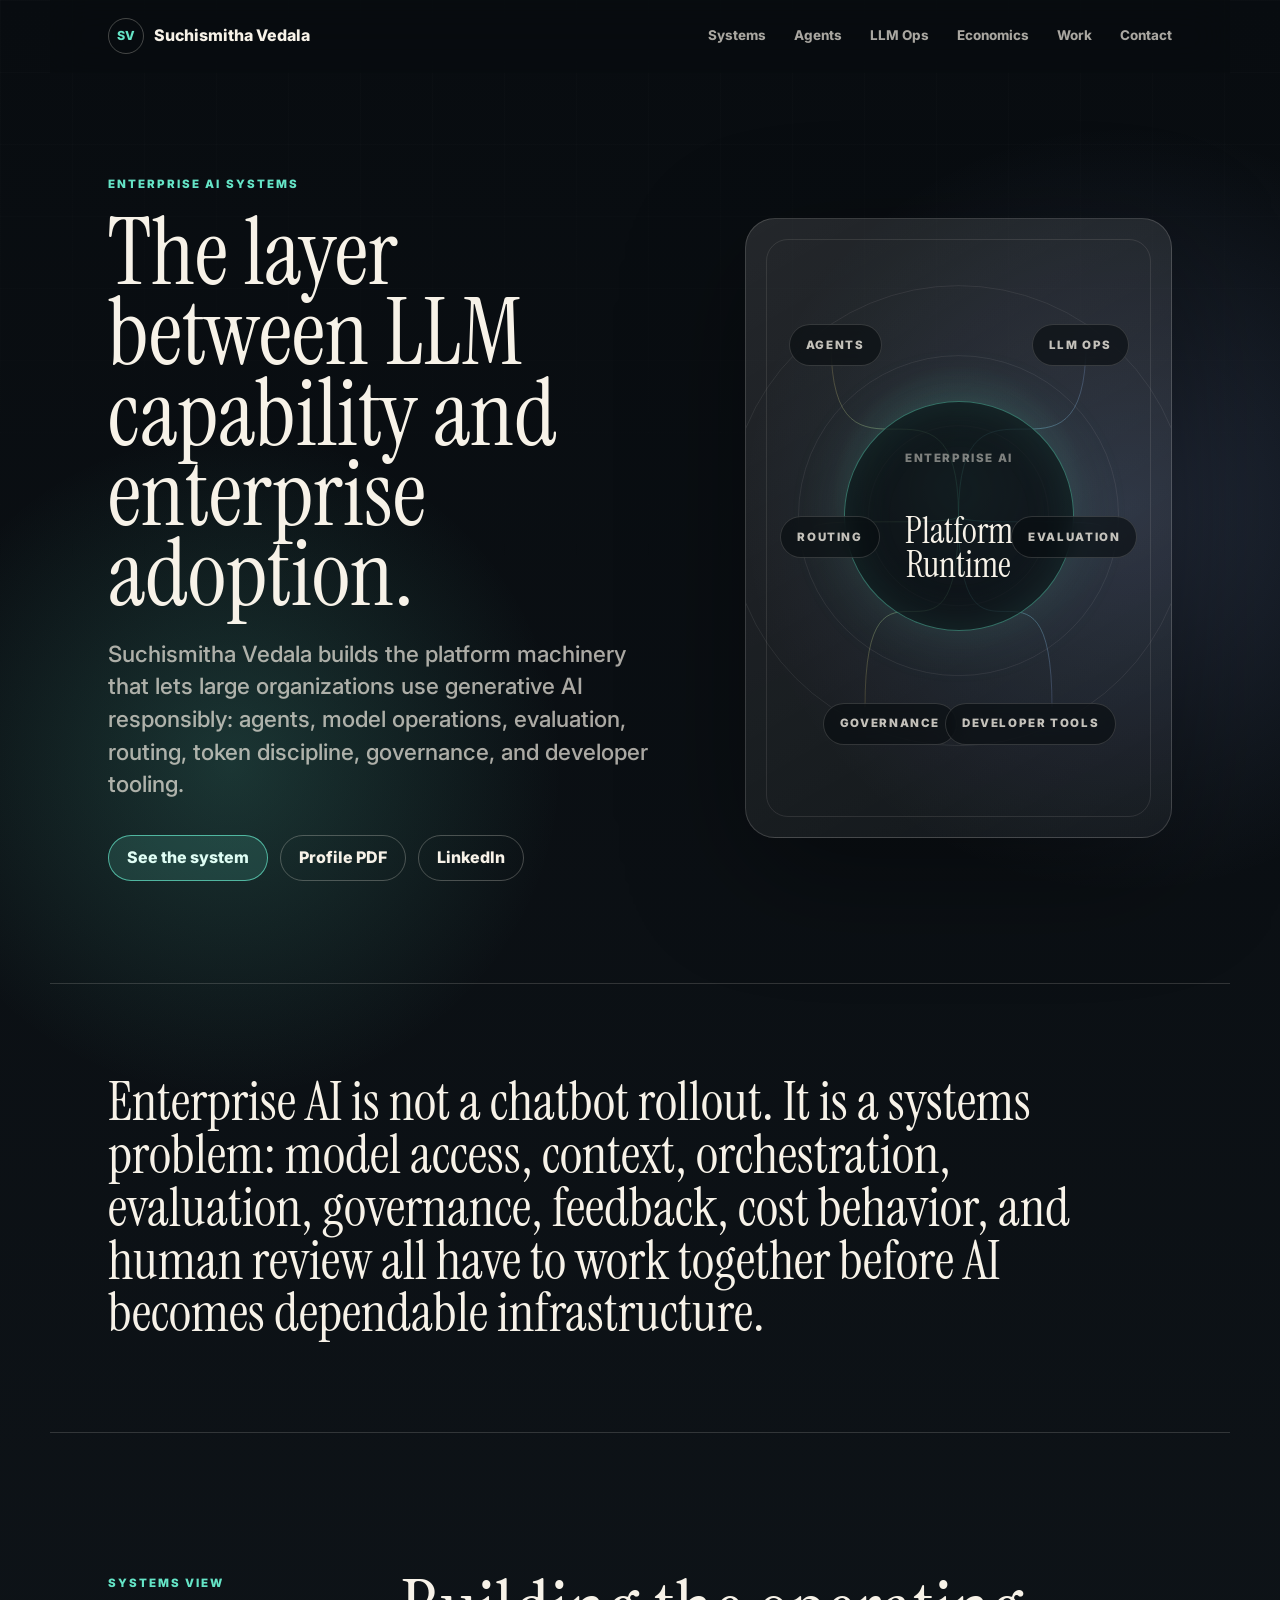
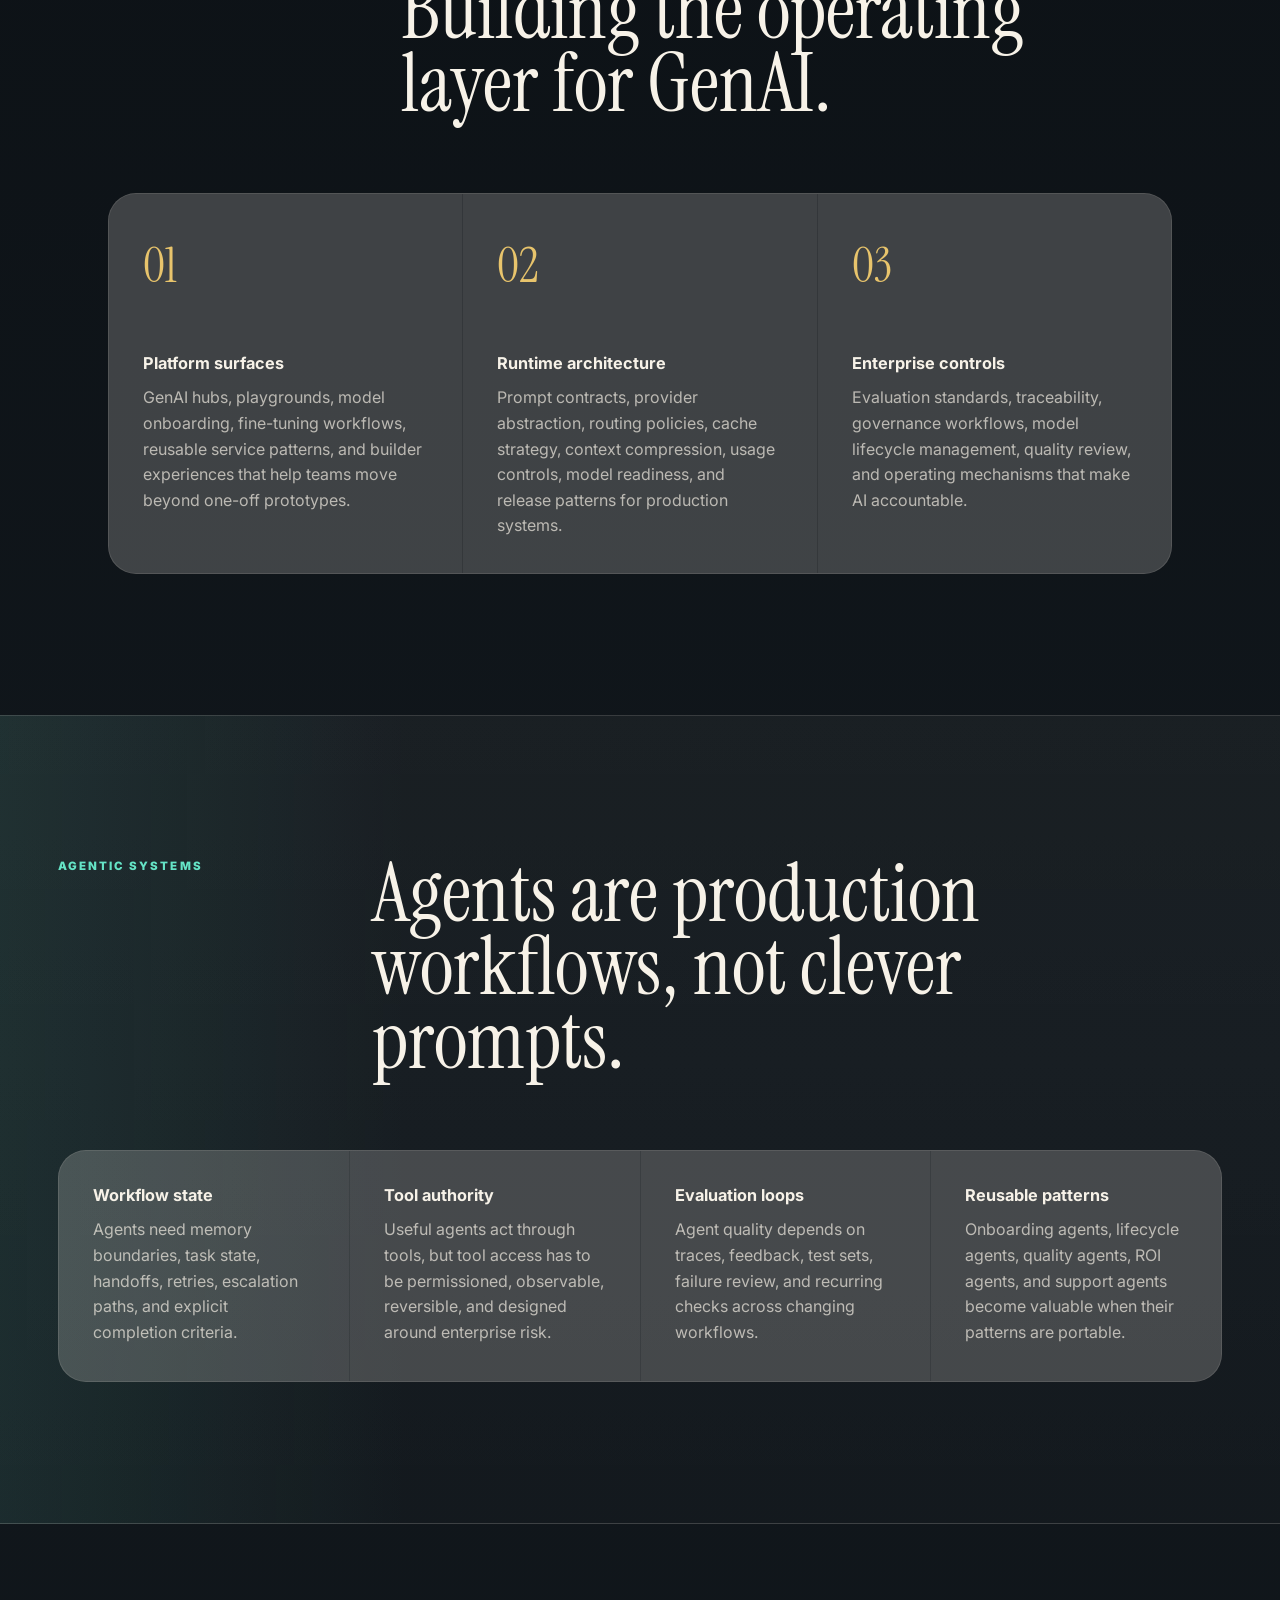
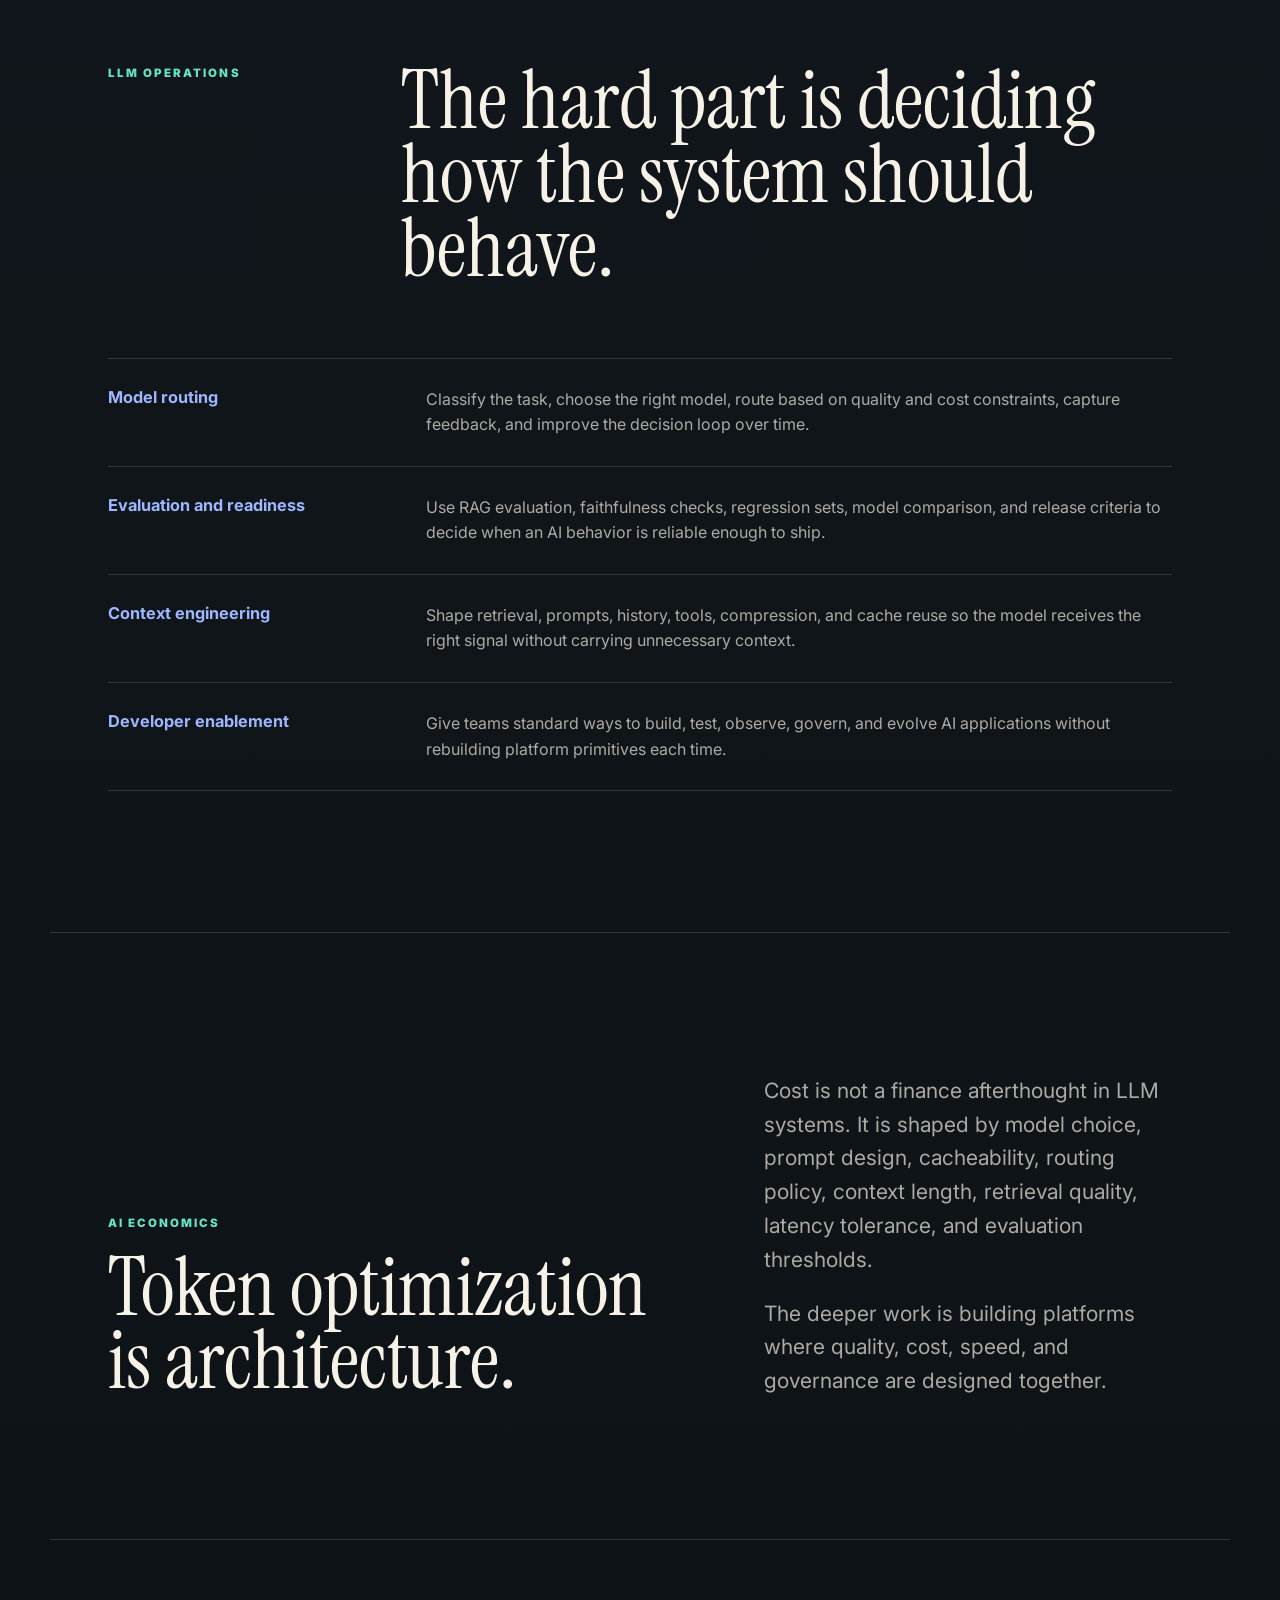
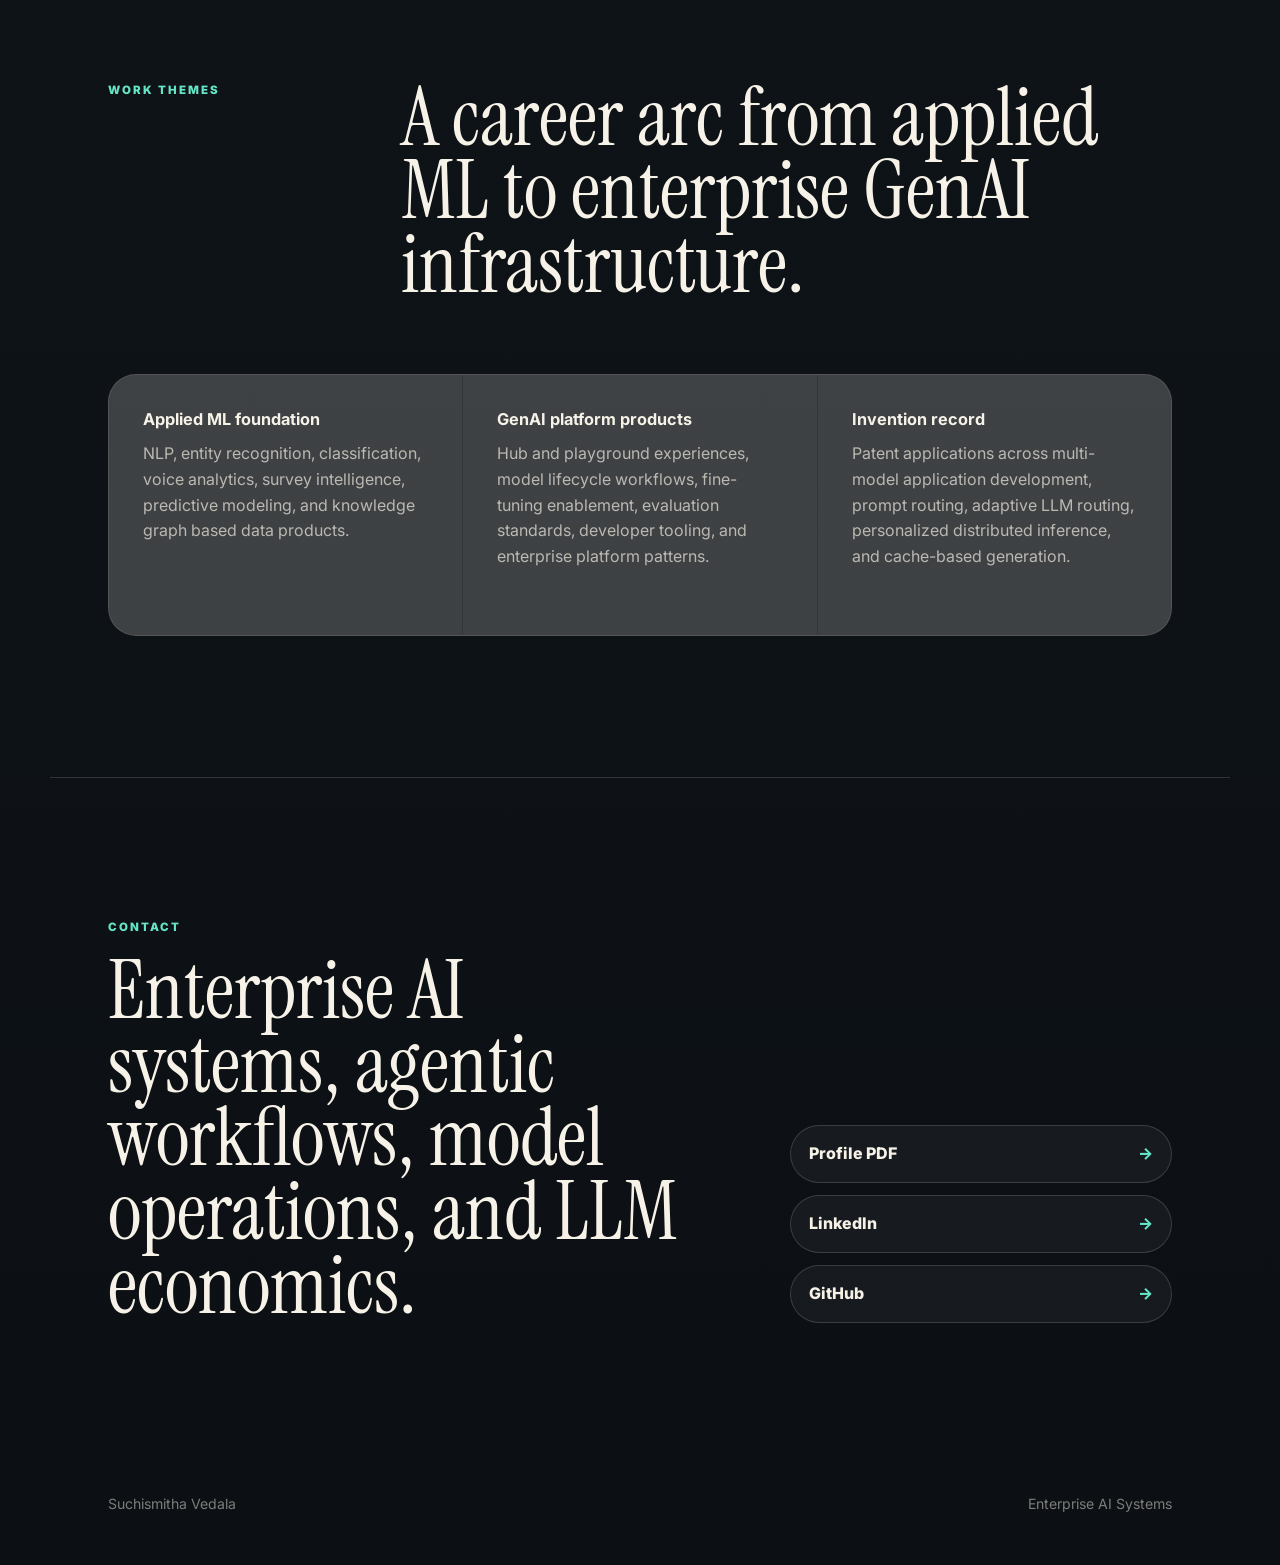
==== commit 2fe4c479: "Redesign homepage as enterprise AI systems site" ====
--- a/index.html
+++ b/index.html
@@ -5,32 +5,35 @@
   <meta charset="UTF-8">
   <meta name="viewport" content="width=device-width, initial-scale=1.0">
   <meta name="description"
-    content="Suchismitha Vedala builds enterprise GenAI platforms, agentic systems, LLM operations, evaluation, governance, model lifecycle tooling, and AI economics capabilities.">
-  <meta name="site-version" content="2026-07-12-enterprise-ai-systems-v7">
+    content="Suchismitha Vedala builds enterprise AI systems across LLM platforms, agents, model routing, token optimization, evaluation, governance, and AI economics.">
+  <meta name="site-version" content="2026-07-12-systems-builder-v8">
   <title>Suchismitha Vedala | Enterprise AI Systems</title>
   <link rel="canonical" href="https://suchismitha-vedala.github.io/">
   <link rel="preconnect" href="https://fonts.googleapis.com">
   <link rel="preconnect" href="https://fonts.gstatic.com" crossorigin>
-  <link href="https://fonts.googleapis.com/css2?family=Inter:wght@400;500;600;700;800&display=swap"
+  <link
+    href="https://fonts.googleapis.com/css2?family=Instrument+Serif:ital@0;1&family=Inter:wght@400;500;600;700;800&display=swap"
     rel="stylesheet">
   <link rel="stylesheet" href="css/styles.css">
 </head>
 
 <body>
+  <div class="ambient" aria-hidden="true"></div>
+
   <header class="site-header" data-header>
     <a class="brand" href="#top" aria-label="Suchismitha Vedala home">
       <span class="brand-mark">SV</span>
       <span>Suchismitha Vedala</span>
     </a>
     <button class="nav-toggle" type="button" aria-expanded="false" aria-controls="site-nav" data-nav-toggle>
-      <span>Menu</span>
+      Menu
     </button>
     <nav class="site-nav" id="site-nav" aria-label="Primary navigation" data-nav>
-      <a href="#platform">Platform</a>
       <a href="#systems">Systems</a>
       <a href="#agents">Agents</a>
+      <a href="#llmops">LLM Ops</a>
       <a href="#economics">Economics</a>
-      <a href="#invention">Invention</a>
+      <a href="#work">Work</a>
       <a href="#contact">Contact</a>
     </nav>
   </header>
@@ -39,203 +42,175 @@
     <section class="hero">
       <div class="hero-copy">
         <p class="eyebrow">Enterprise AI Systems</p>
-        <h1>Building durable platforms for applied GenAI.</h1>
-        <p class="hero-lede">Suchismitha Vedala works across the architecture, controls, and developer surfaces that
-          make LLM and agent systems usable inside large enterprises.</p>
-        <p class="hero-text">The work sits below the demo layer: model access, agent orchestration, evaluation,
-          lifecycle governance, routing, compression, caching, observability, and the economics of running AI at
-          enterprise scale.</p>
+        <h1>The layer between LLM capability and enterprise adoption.</h1>
+        <p class="hero-lede">Suchismitha Vedala builds the platform machinery that lets large organizations use
+          generative AI responsibly: agents, model operations, evaluation, routing, token discipline, governance, and
+          developer tooling.</p>
         <div class="hero-actions" aria-label="Profile links">
-          <a class="button button-primary" href="#platform">Explore Systems</a>
+          <a class="button button-primary" href="#systems">See the system</a>
           <a class="button" href="work/Suchismitha_Vedala.pdf">Profile PDF</a>
           <a class="button" href="https://www.linkedin.com/in/suchismitha-vedala">LinkedIn</a>
         </div>
       </div>
 
-      <aside class="architecture-panel" aria-label="Enterprise AI architecture areas">
-        <p class="panel-title">Operating Surface</p>
-        <div class="layer-list">
-          <div>
-            <span>Model Layer</span>
-            <strong>Onboarding, evaluation, lifecycle controls, scoring, readiness, feedback</strong>
-          </div>
-          <div>
-            <span>Runtime Layer</span>
-            <strong>Routing, caching, compression, token discipline, latency and cost tradeoffs</strong>
-          </div>
-          <div>
-            <span>Agent Layer</span>
-            <strong>Tool use, workflow state, permissions, handoffs, traceability, review paths</strong>
-          </div>
-          <div>
-            <span>Builder Layer</span>
-            <strong>Playgrounds, hubs, templates, developer tooling, reusable platform patterns</strong>
-          </div>
-          <div>
-            <span>Governance Layer</span>
-            <strong>Quality standards, observability, risk controls, adoption guardrails</strong>
-          </div>
-        </div>
-      </aside>
-    </section>
-
-    <section class="section platform" id="platform">
-      <div class="section-kicker">Platform Work</div>
-      <div class="split-intro">
-        <h2>GenAI becomes useful when it has a system around it.</h2>
-        <p>Enterprise AI needs shared foundations that product teams can build on without recreating model access,
-          governance, evaluation, prompt infrastructure, tool orchestration, and operational controls from scratch.</p>
-      </div>
-      <div class="platform-grid">
+      <div class="system-board" aria-label="Enterprise AI system diagram">
+        <canvas class="system-canvas" data-system-canvas width="720" height="620"></canvas>
+        <div class="system-core">
+          <span>Enterprise AI</span>
+          <strong>Platform Runtime</strong>
+        </div>
+        <div class="node node-a">Agents</div>
+        <div class="node node-b">LLM Ops</div>
+        <div class="node node-c">Routing</div>
+        <div class="node node-d">Evaluation</div>
+        <div class="node node-e">Governance</div>
+        <div class="node node-f">Developer Tools</div>
+      </div>
+    </section>
+
+    <section class="thesis">
+      <p>Enterprise AI is not a chatbot rollout. It is a systems problem: model access, context, orchestration,
+        evaluation, governance, feedback, cost behavior, and human review all have to work together before AI becomes
+        dependable infrastructure.</p>
+    </section>
+
+    <section class="section" id="systems">
+      <div class="section-heading">
+        <p class="eyebrow">Systems View</p>
+        <h2>Building the operating layer for GenAI.</h2>
+      </div>
+      <div class="system-columns">
+        <article>
+          <span>01</span>
+          <h3>Platform surfaces</h3>
+          <p>GenAI hubs, playgrounds, model onboarding, fine-tuning workflows, reusable service patterns, and builder
+            experiences that help teams move beyond one-off prototypes.</p>
+        </article>
+        <article>
+          <span>02</span>
+          <h3>Runtime architecture</h3>
+          <p>Prompt contracts, provider abstraction, routing policies, cache strategy, context compression, usage
+            controls, model readiness, and release patterns for production systems.</p>
+        </article>
+        <article>
+          <span>03</span>
+          <h3>Enterprise controls</h3>
+          <p>Evaluation standards, traceability, governance workflows, model lifecycle management, quality review, and
+            operating mechanisms that make AI accountable.</p>
+        </article>
+      </div>
+    </section>
+
+    <section class="section dark-section" id="agents">
+      <div class="section-heading">
+        <p class="eyebrow">Agentic Systems</p>
+        <h2>Agents are production workflows, not clever prompts.</h2>
+      </div>
+      <div class="deep-grid">
+        <article>
+          <h3>Workflow state</h3>
+          <p>Agents need memory boundaries, task state, handoffs, retries, escalation paths, and explicit completion
+            criteria.</p>
+        </article>
+        <article>
+          <h3>Tool authority</h3>
+          <p>Useful agents act through tools, but tool access has to be permissioned, observable, reversible, and
+            designed around enterprise risk.</p>
+        </article>
+        <article>
+          <h3>Evaluation loops</h3>
+          <p>Agent quality depends on traces, feedback, test sets, failure review, and recurring checks across changing
+            workflows.</p>
+        </article>
+        <article>
+          <h3>Reusable patterns</h3>
+          <p>Onboarding agents, lifecycle agents, quality agents, ROI agents, and support agents become valuable when
+            their patterns are portable.</p>
+        </article>
+      </div>
+    </section>
+
+    <section class="section" id="llmops">
+      <div class="section-heading">
+        <p class="eyebrow">LLM Operations</p>
+        <h2>The hard part is deciding how the system should behave.</h2>
+      </div>
+      <div class="ops-list">
+        <div>
+          <h3>Model routing</h3>
+          <p>Classify the task, choose the right model, route based on quality and cost constraints, capture feedback,
+            and improve the decision loop over time.</p>
+        </div>
+        <div>
+          <h3>Evaluation and readiness</h3>
+          <p>Use RAG evaluation, faithfulness checks, regression sets, model comparison, and release criteria to decide
+            when an AI behavior is reliable enough to ship.</p>
+        </div>
+        <div>
+          <h3>Context engineering</h3>
+          <p>Shape retrieval, prompts, history, tools, compression, and cache reuse so the model receives the right
+            signal without carrying unnecessary context.</p>
+        </div>
+        <div>
+          <h3>Developer enablement</h3>
+          <p>Give teams standard ways to build, test, observe, govern, and evolve AI applications without rebuilding
+            platform primitives each time.</p>
+        </div>
+      </div>
+    </section>
+
+    <section class="section economics-section" id="economics">
+      <div class="section-heading">
+        <p class="eyebrow">AI Economics</p>
+        <h2>Token optimization is architecture.</h2>
+      </div>
+      <div class="economics-copy">
+        <p>Cost is not a finance afterthought in LLM systems. It is shaped by model choice, prompt design, cacheability,
+          routing policy, context length, retrieval quality, latency tolerance, and evaluation thresholds.</p>
+        <p>The deeper work is building platforms where quality, cost, speed, and governance are designed together.</p>
+      </div>
+    </section>
+
+    <section class="section work-section" id="work">
+      <div class="section-heading">
+        <p class="eyebrow">Work Themes</p>
+        <h2>A career arc from applied ML to enterprise GenAI infrastructure.</h2>
+      </div>
+      <div class="work-rail">
+        <article>
+          <h3>Applied ML foundation</h3>
+          <p>NLP, entity recognition, classification, voice analytics, survey intelligence, predictive modeling, and
+            knowledge graph based data products.</p>
+        </article>
         <article>
           <h3>GenAI platform products</h3>
-          <p>GenAI Hub, playground experiences, creator workflows, model onboarding, FineTuning Hub, and reusable
-            services for teams building with LLMs.</p>
-        </article>
-        <article>
-          <h3>Developer tooling</h3>
-          <p>Interfaces and patterns that let builders test prompts, compare models, wire enterprise tools, inspect
-            behavior, and move from experiment to governed production use.</p>
-        </article>
-        <article>
-          <h3>Model lifecycle</h3>
-          <p>Readiness standards, versioning, feedback loops, deployment patterns, monitoring, and governance across
-            model selection, fine-tuning, release, and retirement.</p>
-        </article>
-      </div>
-    </section>
-
-    <section class="section systems" id="systems">
-      <div class="section-kicker">Systems Scope</div>
-      <div class="split-intro">
-        <h2>A full-stack view of LLM platforms.</h2>
-        <p>The work spans product architecture, applied ML depth, platform engineering, enterprise controls, and
-          adoption mechanics. It is not a reporting surface; it is the machinery behind repeatable AI products.</p>
-      </div>
-      <div class="system-map">
-        <article>
-          <span>Access</span>
-          <h3>Multi-model foundations</h3>
-          <p>Model catalogs, provider abstraction, readiness workflows, application patterns, and consistent ways for
-            product teams to consume model capability.</p>
-        </article>
-        <article>
-          <span>Quality</span>
-          <h3>Evaluation systems</h3>
-          <p>LLM evaluation, RAG quality measurement, test sets, feedback capture, regression checks, and standards for
-            deciding when AI behavior is production-ready.</p>
-        </article>
-        <article>
-          <span>Flow</span>
-          <h3>Routing and orchestration</h3>
-          <p>Prompt classification, adaptive model routing, task-aware model selection, model scoring, and tool-using
-            application design.</p>
-        </article>
-        <article>
-          <span>Context</span>
-          <h3>Retrieval and compression</h3>
-          <p>RAG systems, context shaping, token reduction, cache-based generation, semantic reuse, and compression
-            strategies that improve cost and latency without weakening answers.</p>
-        </article>
-        <article>
-          <span>Control</span>
-          <h3>Governed operations</h3>
-          <p>Observability, traceability, risk boundaries, policy-aware workflows, release controls, feedback loops, and
-            operational standards for AI systems.</p>
-        </article>
-        <article>
-          <span>Foundation</span>
-          <h3>Applied ML depth</h3>
-          <p>NLP, text analytics, entity recognition, classification, voice analytics, survey intelligence, predictive
-            analytics, knowledge graphs, and data products.</p>
-        </article>
-      </div>
-    </section>
-
-    <section class="section agents" id="agents">
-      <div class="section-kicker">Agentic Systems</div>
-      <div class="agent-layout">
-        <div>
-          <h2>Agents require runtime architecture, not just prompts.</h2>
-          <p>Enterprise agents need boundaries: tool permissions, workflow state, context contracts, escalation paths,
-            evaluation, monitoring, and failure handling. The useful work is designing these constraints so agents can
-            operate inside real processes.</p>
-        </div>
-        <div class="agent-list">
-          <article>
-            <h3>Workflow design</h3>
-            <p>Reusable agent patterns for onboarding, model lifecycle support, quality review, platform operations,
-              and enterprise knowledge workflows.</p>
-          </article>
-          <article>
-            <h3>Tool orchestration</h3>
-            <p>MCP-enabled workflows, enterprise connectors, custom agents, structured handoffs, and governed access to
-              systems beyond a chat window.</p>
-          </article>
-          <article>
-            <h3>Operational trust</h3>
-            <p>Evaluation, monitoring, policy boundaries, review loops, traceable actions, and recovery paths for
-              agentic workflows that affect business systems.</p>
-          </article>
-        </div>
-      </div>
-    </section>
-
-    <section class="section economics" id="economics">
-      <div class="section-kicker">AI Economics</div>
-      <div class="split-intro">
-        <h2>Cost behavior is an architectural property.</h2>
-        <p>At enterprise scale, model choice, prompt shape, context length, cache reuse, routing policy, and evaluation
-          thresholds decide whether an AI product can be adopted widely. Economics is designed into the platform.</p>
-      </div>
-      <div class="principles">
-        <article>
-          <h3>Route with intent</h3>
-          <p>Match tasks to models using classification, model scoring, quality bars, latency needs, and cost profiles.</p>
-        </article>
-        <article>
-          <h3>Compress the right context</h3>
-          <p>Shape prompts and retrieval payloads so the model sees what matters without carrying unnecessary tokens.</p>
-        </article>
-        <article>
-          <h3>Reuse generation work</h3>
-          <p>Use caching and semantic reuse patterns where stable answers, shared context, and repeated workflows permit
-            it.</p>
-        </article>
-        <article>
-          <h3>Qualify before expansion</h3>
-          <p>Connect evaluation, observability, feedback, and product readiness before taking a capability broadly.</p>
-        </article>
-      </div>
-    </section>
-
-    <section class="section invention" id="invention">
-      <div class="section-kicker">Invention Record</div>
-      <div class="split-intro">
-        <h2>Original work in multi-model and agent platform patterns.</h2>
-        <p>Inventor on GenAI patent applications across multi-model application development, prompt routing, adaptive
-          LLM routing, personalized distributed inference, and cache-based generation. The same themes show up across
-          platform design: routing, reuse, developer experience, governed model operations, and enterprise-scale AI
-          economics.</p>
+          <p>Hub and playground experiences, model lifecycle workflows, fine-tuning enablement, evaluation standards,
+            developer tooling, and enterprise platform patterns.</p>
+        </article>
+        <article>
+          <h3>Invention record</h3>
+          <p>Patent applications across multi-model application development, prompt routing, adaptive LLM routing,
+            personalized distributed inference, and cache-based generation.</p>
+        </article>
       </div>
     </section>
 
     <section class="contact" id="contact">
       <div>
-        <p class="section-kicker">Contact</p>
-        <h2>Enterprise GenAI platforms, LLM systems, agents, model operations, governance, and AI economics.</h2>
+        <p class="eyebrow">Contact</p>
+        <h2>Enterprise AI systems, agentic workflows, model operations, and LLM economics.</h2>
       </div>
       <div class="contact-links">
-        <a href="work/Suchismitha_Vedala.pdf"><span>PDF</span><strong>Profile document</strong></a>
-        <a href="https://www.linkedin.com/in/suchismitha-vedala"><span>LinkedIn</span><strong>suchismitha-vedala</strong></a>
-        <a href="https://github.com/Suchismitha-Vedala"><span>GitHub</span><strong>Suchismitha-Vedala</strong></a>
+        <a href="work/Suchismitha_Vedala.pdf">Profile PDF</a>
+        <a href="https://www.linkedin.com/in/suchismitha-vedala">LinkedIn</a>
+        <a href="https://github.com/Suchismitha-Vedala">GitHub</a>
       </div>
     </section>
   </main>
 
   <footer class="footer">
-    <p>Suchismitha Vedala</p>
-    <p>Enterprise AI Systems</p>
+    <span>Suchismitha Vedala</span>
+    <span>Enterprise AI Systems</span>
   </footer>
 
   <script src="js/main.js"></script>
--- a/css/styles.css
+++ b/css/styles.css
@@ -1,20 +1,18 @@
 :root {
-  --bg: #f6f6f2;
-  --panel: #ffffff;
-  --panel-soft: #faf9f6;
-  --ink: #151515;
-  --muted: #5d625f;
-  --soft: #858986;
-  --line: rgba(21, 21, 21, 0.14);
-  --line-soft: rgba(21, 21, 21, 0.08);
-  --accent: #0f5d4f;
-  --accent-soft: #dfece6;
-  --clay: #7a6550;
-  --slate: #263433;
+  --bg: #080c10;
+  --panel: rgba(255, 255, 255, 0.072);
+  --panel-strong: rgba(255, 255, 255, 0.105);
+  --ink: #f7f2e8;
+  --muted: rgba(247, 242, 232, 0.68);
+  --faint: rgba(247, 242, 232, 0.48);
+  --line: rgba(247, 242, 232, 0.16);
+  --line-strong: rgba(247, 242, 232, 0.26);
+  --accent: #65e4c6;
+  --accent-2: #e8c46c;
+  --accent-3: #9db7ff;
   --max: 1180px;
-  --gutter: clamp(20px, 4.5vw, 58px);
-  --radius: 8px;
-  --shadow: 0 24px 70px rgba(35, 39, 36, 0.09);
+  --gutter: clamp(20px, 4.5vw, 64px);
+  --serif: "Instrument Serif", Georgia, serif;
   --sans: "Inter", ui-sans-serif, system-ui, -apple-system, BlinkMacSystemFont, "Segoe UI", sans-serif;
 }
 
@@ -28,11 +26,11 @@
 
 body {
   margin: 0;
+  min-width: 320px;
   background:
-    linear-gradient(90deg, rgba(15, 93, 79, 0.028) 1px, transparent 1px),
-    linear-gradient(rgba(122, 101, 80, 0.026) 1px, transparent 1px),
-    var(--bg);
-  background-size: 72px 72px;
+    radial-gradient(circle at 18% 12%, rgba(101, 228, 198, 0.18), transparent 26vw),
+    radial-gradient(circle at 88% 8%, rgba(157, 183, 255, 0.16), transparent 30vw),
+    linear-gradient(180deg, #080c10 0%, #11171c 42%, #0c1014 100%);
   color: var(--ink);
   font-family: var(--sans);
   font-size: 16px;
@@ -52,7 +50,7 @@
 }
 
 :focus-visible {
-  outline: 3px solid rgba(15, 93, 79, 0.25);
+  outline: 3px solid rgba(101, 228, 198, 0.35);
   outline-offset: 3px;
 }
 
@@ -63,51 +61,71 @@
   margin-top: 0;
 }
 
+h1,
+h2 {
+  letter-spacing: 0;
+}
+
 h1 {
-  max-width: 780px;
+  max-width: 880px;
   margin-bottom: 24px;
-  font-size: clamp(2.8rem, 5.4vw, 5.1rem);
-  font-weight: 800;
-  line-height: 0.99;
-  letter-spacing: 0;
+  font-family: var(--serif);
+  font-size: clamp(3.8rem, 7.3vw, 7.4rem);
+  font-weight: 400;
+  line-height: 0.86;
 }
 
 h2 {
-  max-width: 820px;
+  max-width: 900px;
   margin-bottom: 0;
-  font-size: clamp(2rem, 4.2vw, 4rem);
-  font-weight: 800;
-  line-height: 1.02;
-  letter-spacing: 0;
+  font-family: var(--serif);
+  font-size: clamp(3rem, 6.4vw, 6.6rem);
+  font-weight: 400;
+  line-height: 0.9;
 }
 
 h3 {
-  margin-bottom: 10px;
+  margin-bottom: 12px;
   font-size: 1.02rem;
-  line-height: 1.3;
-  letter-spacing: 0;
+  line-height: 1.26;
+}
+
+.ambient {
+  position: fixed;
+  inset: 0;
+  z-index: -1;
+  pointer-events: none;
+}
+
+.ambient::before {
+  content: "";
+  position: absolute;
+  inset: 0;
+  background:
+    linear-gradient(rgba(247, 242, 232, 0.028) 1px, transparent 1px),
+    linear-gradient(90deg, rgba(247, 242, 232, 0.024) 1px, transparent 1px);
+  background-size: 72px 72px;
+  mask-image: linear-gradient(180deg, rgba(0, 0, 0, 0.72), transparent 70%);
 }
 
 .site-header {
   position: sticky;
   top: 0;
-  z-index: 30;
+  z-index: 40;
   display: flex;
   align-items: center;
   justify-content: space-between;
   gap: 28px;
   max-width: var(--max);
   margin: 0 auto;
-  padding: 16px var(--gutter);
-  background: rgba(246, 246, 242, 0.9);
+  padding: 18px var(--gutter);
+  background: rgba(8, 12, 16, 0.68);
   border-bottom: 1px solid transparent;
-  backdrop-filter: blur(18px);
-  transition: border-color 180ms ease, box-shadow 180ms ease;
+  backdrop-filter: blur(20px);
 }
 
 .site-header.is-scrolled {
-  border-bottom-color: var(--line-soft);
-  box-shadow: 0 12px 34px rgba(35, 39, 36, 0.06);
+  border-bottom-color: var(--line);
 }
 
 .brand {
@@ -123,9 +141,9 @@
 .brand-mark {
   display: grid;
   place-items: center;
-  width: 34px;
-  height: 34px;
-  border: 1px solid var(--line);
+  width: 36px;
+  height: 36px;
+  border: 1px solid var(--line-strong);
   border-radius: 50%;
   color: var(--accent);
   font-size: 0.78rem;
@@ -134,9 +152,9 @@
 .site-nav {
   display: flex;
   align-items: center;
-  gap: clamp(16px, 2.4vw, 30px);
+  gap: clamp(16px, 2.3vw, 28px);
   color: var(--muted);
-  font-size: 0.86rem;
+  font-size: 0.84rem;
   font-weight: 750;
 }
 
@@ -154,52 +172,40 @@
   padding: 0 14px;
   border: 1px solid var(--line);
   border-radius: 999px;
-  background: var(--panel);
+  background: transparent;
   color: var(--ink);
   font: inherit;
-  font-size: 0.88rem;
+  font-size: 0.86rem;
   font-weight: 800;
 }
 
 .hero {
   display: grid;
-  grid-template-columns: minmax(0, 1fr) minmax(340px, 430px);
-  gap: clamp(42px, 7vw, 104px);
+  grid-template-columns: minmax(0, 0.95fr) minmax(390px, 0.74fr);
+  gap: clamp(40px, 7vw, 94px);
   align-items: center;
   max-width: var(--max);
-  min-height: calc(100vh - 68px);
+  min-height: calc(100vh - 74px);
   margin: 0 auto;
-  padding: clamp(58px, 8vw, 104px) var(--gutter) clamp(56px, 8vw, 96px);
-}
-
-.eyebrow,
-.section-kicker,
-.panel-title,
-.architecture-panel span,
-.system-map span,
-.contact-links span {
-  margin-bottom: 14px;
+  padding: clamp(64px, 8vw, 104px) var(--gutter) clamp(66px, 8vw, 110px);
+}
+
+.eyebrow {
+  margin-bottom: 18px;
   color: var(--accent);
   font-size: 0.72rem;
   font-weight: 850;
-  letter-spacing: 0.15em;
+  letter-spacing: 0.18em;
   text-transform: uppercase;
 }
 
 .hero-lede {
-  max-width: 780px;
-  margin-bottom: 18px;
-  color: var(--ink);
-  font-size: clamp(1.22rem, 2.1vw, 1.62rem);
-  font-weight: 720;
-  line-height: 1.34;
-}
-
-.hero-text {
-  max-width: 760px;
-  margin-bottom: 32px;
+  max-width: 790px;
+  margin-bottom: 34px;
   color: var(--muted);
-  font-size: 1.04rem;
+  font-size: clamp(1.12rem, 1.75vw, 1.42rem);
+  font-weight: 520;
+  line-height: 1.46;
 }
 
 .hero-actions {
@@ -212,217 +218,278 @@
   display: inline-flex;
   align-items: center;
   justify-content: center;
-  min-height: 44px;
-  padding: 0 17px;
-  border: 1px solid var(--accent);
+  min-height: 46px;
+  padding: 0 18px;
+  border: 1px solid var(--line-strong);
   border-radius: 999px;
-  color: var(--accent);
+  color: var(--ink);
   font-weight: 800;
   text-decoration: none;
+  transition: transform 160ms ease, border-color 160ms ease, background 160ms ease;
+}
+
+.button:hover {
+  transform: translateY(-1px);
+  border-color: rgba(101, 228, 198, 0.55);
+  background: rgba(101, 228, 198, 0.08);
 }
 
 .button-primary {
-  background: var(--accent);
-  color: #fff;
-}
-
-.button:hover {
-  background: var(--accent-soft);
-}
-
-.button-primary:hover {
-  background: #0b4c40;
-}
-
-.architecture-panel {
+  border-color: rgba(101, 228, 198, 0.72);
+  background: rgba(101, 228, 198, 0.14);
+  color: #dffdf4;
+}
+
+.system-board {
   position: relative;
-  padding: clamp(22px, 3vw, 30px);
+  min-height: clamp(440px, 52vw, 620px);
   border: 1px solid var(--line);
-  border-radius: var(--radius);
-  background: linear-gradient(180deg, #fff, var(--panel-soft));
-  box-shadow: var(--shadow);
-}
-
-.architecture-panel::before {
+  border-radius: 30px;
+  background:
+    radial-gradient(circle at 50% 44%, rgba(101, 228, 198, 0.2), transparent 31%),
+    linear-gradient(150deg, rgba(255, 255, 255, 0.11), rgba(255, 255, 255, 0.035));
+  box-shadow: 0 34px 120px rgba(0, 0, 0, 0.35);
+  overflow: hidden;
+}
+
+.system-board::before {
   content: "";
   position: absolute;
-  inset: 14px;
-  border: 1px solid var(--line-soft);
-  border-radius: 5px;
+  inset: 20px;
+  border: 1px solid rgba(247, 242, 232, 0.1);
+  border-radius: 22px;
   pointer-events: none;
 }
 
-.panel-title {
-  position: relative;
-  margin-bottom: 20px;
-  color: var(--clay);
-}
-
-.layer-list {
-  position: relative;
-  display: grid;
-  gap: 10px;
-}
-
-.layer-list div {
-  padding: 16px;
-  border: 1px solid var(--line-soft);
-  border-radius: 6px;
-  background: rgba(255, 255, 255, 0.74);
-}
-
-.layer-list span {
-  display: block;
-  margin-bottom: 6px;
-  color: var(--accent);
-}
-
-.layer-list strong {
-  display: block;
-  color: var(--slate);
-  font-size: 0.98rem;
-  line-height: 1.36;
+.system-canvas {
+  position: absolute;
+  inset: 0;
+  width: 100%;
+  height: 100%;
+}
+
+.system-core {
+  position: absolute;
+  left: 50%;
+  top: 48%;
+  display: grid;
+  place-items: center;
+  width: clamp(178px, 18vw, 230px);
+  aspect-ratio: 1;
+  padding: 24px;
+  border: 1px solid rgba(101, 228, 198, 0.44);
+  border-radius: 50%;
+  background: rgba(8, 12, 16, 0.74);
+  box-shadow: inset 0 0 48px rgba(101, 228, 198, 0.12), 0 0 60px rgba(101, 228, 198, 0.13);
+  text-align: center;
+  transform: translate(-50%, -50%);
+}
+
+.system-core span,
+.node {
+  color: var(--faint);
+  font-size: 0.72rem;
+  font-weight: 850;
+  letter-spacing: 0.14em;
+  text-transform: uppercase;
+}
+
+.system-core strong {
+  color: var(--ink);
+  font-family: var(--serif);
+  font-size: clamp(1.75rem, 2.8vw, 2.55rem);
+  font-weight: 400;
+  line-height: 0.95;
+}
+
+.node {
+  position: absolute;
+  display: inline-flex;
+  align-items: center;
+  min-height: 42px;
+  padding: 0 16px;
+  border: 1px solid var(--line);
+  border-radius: 999px;
+  background: rgba(8, 12, 16, 0.62);
+  color: rgba(247, 242, 232, 0.78);
+  backdrop-filter: blur(10px);
+}
+
+.node-a {
+  left: 10%;
+  top: 17%;
+}
+
+.node-b {
+  right: 10%;
+  top: 17%;
+}
+
+.node-c {
+  left: 8%;
+  top: 48%;
+}
+
+.node-d {
+  right: 8%;
+  top: 48%;
+}
+
+.node-e {
+  left: 18%;
+  bottom: 15%;
+}
+
+.node-f {
+  right: 13%;
+  bottom: 15%;
+}
+
+.thesis {
+  max-width: var(--max);
+  margin: 0 auto;
+  padding: clamp(56px, 8vw, 92px) var(--gutter);
+  border-top: 1px solid var(--line);
+  border-bottom: 1px solid var(--line);
+}
+
+.thesis p {
+  max-width: 1020px;
+  margin: 0;
+  color: var(--ink);
+  font-family: var(--serif);
+  font-size: clamp(2rem, 4.2vw, 4.7rem);
+  line-height: 0.98;
 }
 
 .section {
   max-width: var(--max);
   margin: 0 auto;
-  padding: clamp(74px, 10vw, 126px) var(--gutter);
-  border-top: 1px solid var(--line-soft);
-}
-
-.split-intro {
-  display: grid;
-  grid-template-columns: minmax(0, 0.95fr) minmax(320px, 0.72fr);
-  gap: clamp(30px, 6vw, 88px);
+  padding: clamp(84px, 11vw, 144px) var(--gutter);
+}
+
+.section-heading {
+  display: grid;
+  grid-template-columns: minmax(180px, 0.28fr) minmax(0, 1fr);
+  gap: clamp(28px, 6vw, 86px);
   align-items: start;
-  margin-bottom: clamp(34px, 6vw, 68px);
-}
-
-.split-intro p,
-.agent-layout > div > p {
-  margin-bottom: 0;
-  color: var(--muted);
-  font-size: clamp(1.05rem, 1.7vw, 1.28rem);
-  font-weight: 560;
-  line-height: 1.48;
-}
-
-.platform-grid {
+  margin-bottom: clamp(38px, 6vw, 72px);
+}
+
+.system-columns,
+.deep-grid,
+.work-rail {
   display: grid;
   grid-template-columns: repeat(3, 1fr);
   gap: 1px;
   border: 1px solid var(--line);
-  border-radius: var(--radius);
-  background: var(--line-soft);
+  border-radius: 28px;
+  background: var(--line);
   overflow: hidden;
 }
 
-.platform-grid article,
-.system-map article,
-.agent-list article,
-.principles article {
-  background: rgba(255, 255, 255, 0.74);
-}
-
-.platform-grid article {
+.system-columns article,
+.deep-grid article,
+.work-rail article {
+  min-height: 260px;
   padding: clamp(24px, 3vw, 34px);
-}
-
-.platform-grid p,
-.system-map p,
-.agent-list p,
-.principles p {
+  background: rgba(255, 255, 255, 0.055);
+}
+
+.system-columns span {
+  display: block;
+  margin-bottom: 48px;
+  color: var(--accent-2);
+  font-family: var(--serif);
+  font-size: 3rem;
+}
+
+.system-columns p,
+.deep-grid p,
+.ops-list p,
+.economics-copy p,
+.work-rail p {
   margin-bottom: 0;
   color: var(--muted);
 }
 
-.systems {
-  background: linear-gradient(180deg, rgba(255, 255, 255, 0.32), rgba(244, 242, 238, 0));
-}
-
-.system-map {
-  display: grid;
-  grid-template-columns: repeat(3, 1fr);
-  gap: 14px;
-}
-
-.system-map article {
-  min-height: 250px;
-  padding: clamp(22px, 2.8vw, 30px);
-  border: 1px solid var(--line);
-  border-radius: var(--radius);
-  box-shadow: 0 14px 42px rgba(35, 39, 36, 0.045);
-}
-
-.system-map span {
-  display: block;
-  color: var(--clay);
-}
-
-.agent-layout {
-  display: grid;
-  grid-template-columns: minmax(0, 0.82fr) minmax(360px, 1fr);
-  gap: clamp(34px, 7vw, 96px);
-  align-items: start;
-}
-
-.agent-list {
-  display: grid;
-  gap: 12px;
-}
-
-.agent-list article {
-  padding: clamp(22px, 3vw, 30px);
-  border: 1px solid var(--line);
-  border-radius: var(--radius);
-}
-
-.economics {
-  background: #101817;
-  color: #f7f5ef;
+.dark-section {
   max-width: none;
-}
-
-.economics > * {
+  background:
+    linear-gradient(90deg, rgba(101, 228, 198, 0.09), transparent 32%),
+    linear-gradient(180deg, rgba(255, 255, 255, 0.045), rgba(255, 255, 255, 0.015));
+  border-top: 1px solid var(--line);
+  border-bottom: 1px solid var(--line);
+}
+
+.dark-section > * {
   max-width: var(--max);
   margin-left: auto;
   margin-right: auto;
 }
 
-.economics .section-kicker {
-  color: #93c8b8;
-}
-
-.economics .split-intro p,
-.economics .principles p {
-  color: rgba(247, 245, 239, 0.72);
-}
-
-.principles {
-  display: grid;
+.deep-grid {
   grid-template-columns: repeat(4, 1fr);
-  gap: 1px;
-  border: 1px solid rgba(247, 245, 239, 0.16);
-  border-radius: var(--radius);
-  background: rgba(247, 245, 239, 0.14);
-  overflow: hidden;
-}
-
-.principles article {
-  padding: clamp(22px, 2.7vw, 30px);
-  background: rgba(255, 255, 255, 0.045);
+}
+
+.deep-grid article {
+  min-height: 230px;
+}
+
+.ops-list {
+  display: grid;
+  gap: 0;
+  border-top: 1px solid var(--line);
+}
+
+.ops-list > div {
+  display: grid;
+  grid-template-columns: minmax(220px, 0.34fr) minmax(0, 1fr);
+  gap: clamp(22px, 5vw, 72px);
+  padding: 28px 0;
+  border-bottom: 1px solid var(--line);
+}
+
+.ops-list h3 {
+  margin: 0;
+  color: var(--accent-3);
+}
+
+.economics-section {
+  display: grid;
+  grid-template-columns: minmax(0, 1fr) minmax(320px, 0.72fr);
+  gap: clamp(30px, 7vw, 96px);
+  align-items: end;
+  border-top: 1px solid var(--line);
+  border-bottom: 1px solid var(--line);
+}
+
+.economics-section .section-heading {
+  display: block;
+  margin-bottom: 0;
+}
+
+.economics-copy {
+  color: var(--muted);
+  font-size: clamp(1.05rem, 1.65vw, 1.32rem);
+}
+
+.economics-copy p + p {
+  margin-top: 20px;
+}
+
+.work-section {
+  border-bottom: 1px solid var(--line);
 }
 
 .contact {
   display: grid;
-  grid-template-columns: minmax(0, 0.9fr) minmax(320px, 1fr);
-  gap: clamp(32px, 6vw, 86px);
-  align-items: start;
+  grid-template-columns: minmax(0, 0.9fr) minmax(300px, 0.58fr);
+  gap: clamp(34px, 7vw, 94px);
+  align-items: end;
   max-width: var(--max);
   margin: 0 auto;
-  padding: clamp(74px, 10vw, 126px) var(--gutter);
-  border-top: 1px solid var(--line-soft);
+  padding: clamp(84px, 11vw, 140px) var(--gutter);
 }
 
 .contact-links {
@@ -431,27 +498,26 @@
 }
 
 .contact-links a {
-  display: grid;
-  grid-template-columns: 92px minmax(0, 1fr);
-  gap: 18px;
+  display: flex;
   align-items: center;
-  padding: 18px 0;
-  border-bottom: 1px solid var(--line-soft);
+  justify-content: space-between;
+  min-height: 58px;
+  padding: 0 18px;
+  border: 1px solid var(--line);
+  border-radius: 999px;
+  background: rgba(255, 255, 255, 0.045);
+  font-weight: 800;
   text-decoration: none;
 }
 
-.contact-links span {
-  margin: 0;
-  color: var(--soft);
-}
-
-.contact-links strong {
-  min-width: 0;
-  overflow-wrap: anywhere;
-}
-
-.contact-links a:hover strong {
+.contact-links a::after {
+  content: "→";
   color: var(--accent);
+}
+
+.contact-links a:hover {
+  border-color: rgba(101, 228, 198, 0.46);
+  background: rgba(101, 228, 198, 0.08);
 }
 
 .footer {
@@ -460,36 +526,28 @@
   gap: 18px;
   max-width: var(--max);
   margin: 0 auto;
-  padding: 28px var(--gutter) 48px;
-  border-top: 1px solid var(--line-soft);
-  color: var(--soft);
+  padding: 30px var(--gutter) 50px;
+  color: var(--faint);
   font-size: 0.88rem;
 }
 
-.footer p {
-  margin: 0;
-}
-
-@media (max-width: 1050px) {
+@media (max-width: 1080px) {
   .hero,
-  .split-intro,
-  .agent-layout,
+  .economics-section,
   .contact {
     grid-template-columns: 1fr;
   }
 
-  .architecture-panel {
-    max-width: 680px;
-  }
-
-  .platform-grid,
-  .system-map,
-  .principles {
+  .system-board {
+    max-width: 720px;
+  }
+
+  .deep-grid {
     grid-template-columns: repeat(2, 1fr);
   }
 }
 
-@media (max-width: 760px) {
+@media (max-width: 820px) {
   html,
   body {
     max-width: 100%;
@@ -512,20 +570,21 @@
 
   .nav-toggle {
     display: inline-flex;
+    align-items: center;
   }
 
   .site-nav {
     position: fixed;
-    inset: 60px var(--gutter) auto var(--gutter);
+    inset: 62px var(--gutter) auto var(--gutter);
     display: none;
     flex-direction: column;
     align-items: stretch;
     gap: 0;
     padding: 8px;
     border: 1px solid var(--line);
-    border-radius: var(--radius);
-    background: var(--panel);
-    box-shadow: var(--shadow);
+    border-radius: 22px;
+    background: rgba(8, 12, 16, 0.94);
+    box-shadow: 0 24px 80px rgba(0, 0, 0, 0.42);
   }
 
   .site-nav.is-open {
@@ -534,21 +593,20 @@
 
   .site-nav a {
     padding: 14px 12px;
-    border-radius: 6px;
+    border-radius: 14px;
   }
 
   .site-nav a:hover {
-    background: var(--accent-soft);
+    background: rgba(255, 255, 255, 0.06);
   }
 
   h1 {
-    font-size: clamp(2.55rem, 11.5vw, 3.4rem);
-    line-height: 1.02;
+    font-size: clamp(3.65rem, 17vw, 5.6rem);
     overflow-wrap: anywhere;
   }
 
   h2 {
-    font-size: clamp(2rem, 9.5vw, 3rem);
+    font-size: clamp(3.05rem, 13vw, 4.4rem);
   }
 
   .hero {
@@ -557,10 +615,11 @@
   }
 
   .hero-actions,
-  .platform-grid,
-  .system-map,
-  .principles,
-  .contact-links a {
+  .section-heading,
+  .system-columns,
+  .deep-grid,
+  .work-rail,
+  .ops-list > div {
     grid-template-columns: 1fr;
   }
 
@@ -568,8 +627,51 @@
     width: 100%;
   }
 
+  .system-board {
+    min-height: 520px;
+  }
+
+  .node {
+    font-size: 0.62rem;
+    padding: 0 11px;
+  }
+
+  .node-a {
+    left: 8%;
+    top: 13%;
+  }
+
+  .node-b {
+    right: 8%;
+    top: 13%;
+  }
+
+  .node-c {
+    left: 5%;
+    top: 45%;
+  }
+
+  .node-d {
+    right: 5%;
+    top: 45%;
+  }
+
+  .node-e {
+    left: 8%;
+    bottom: 12%;
+  }
+
+  .node-f {
+    right: 8%;
+    bottom: 12%;
+  }
+
+  .system-columns span {
+    margin-bottom: 28px;
+  }
+
   .contact-links a {
-    gap: 6px;
+    border-radius: 18px;
   }
 
   .footer {
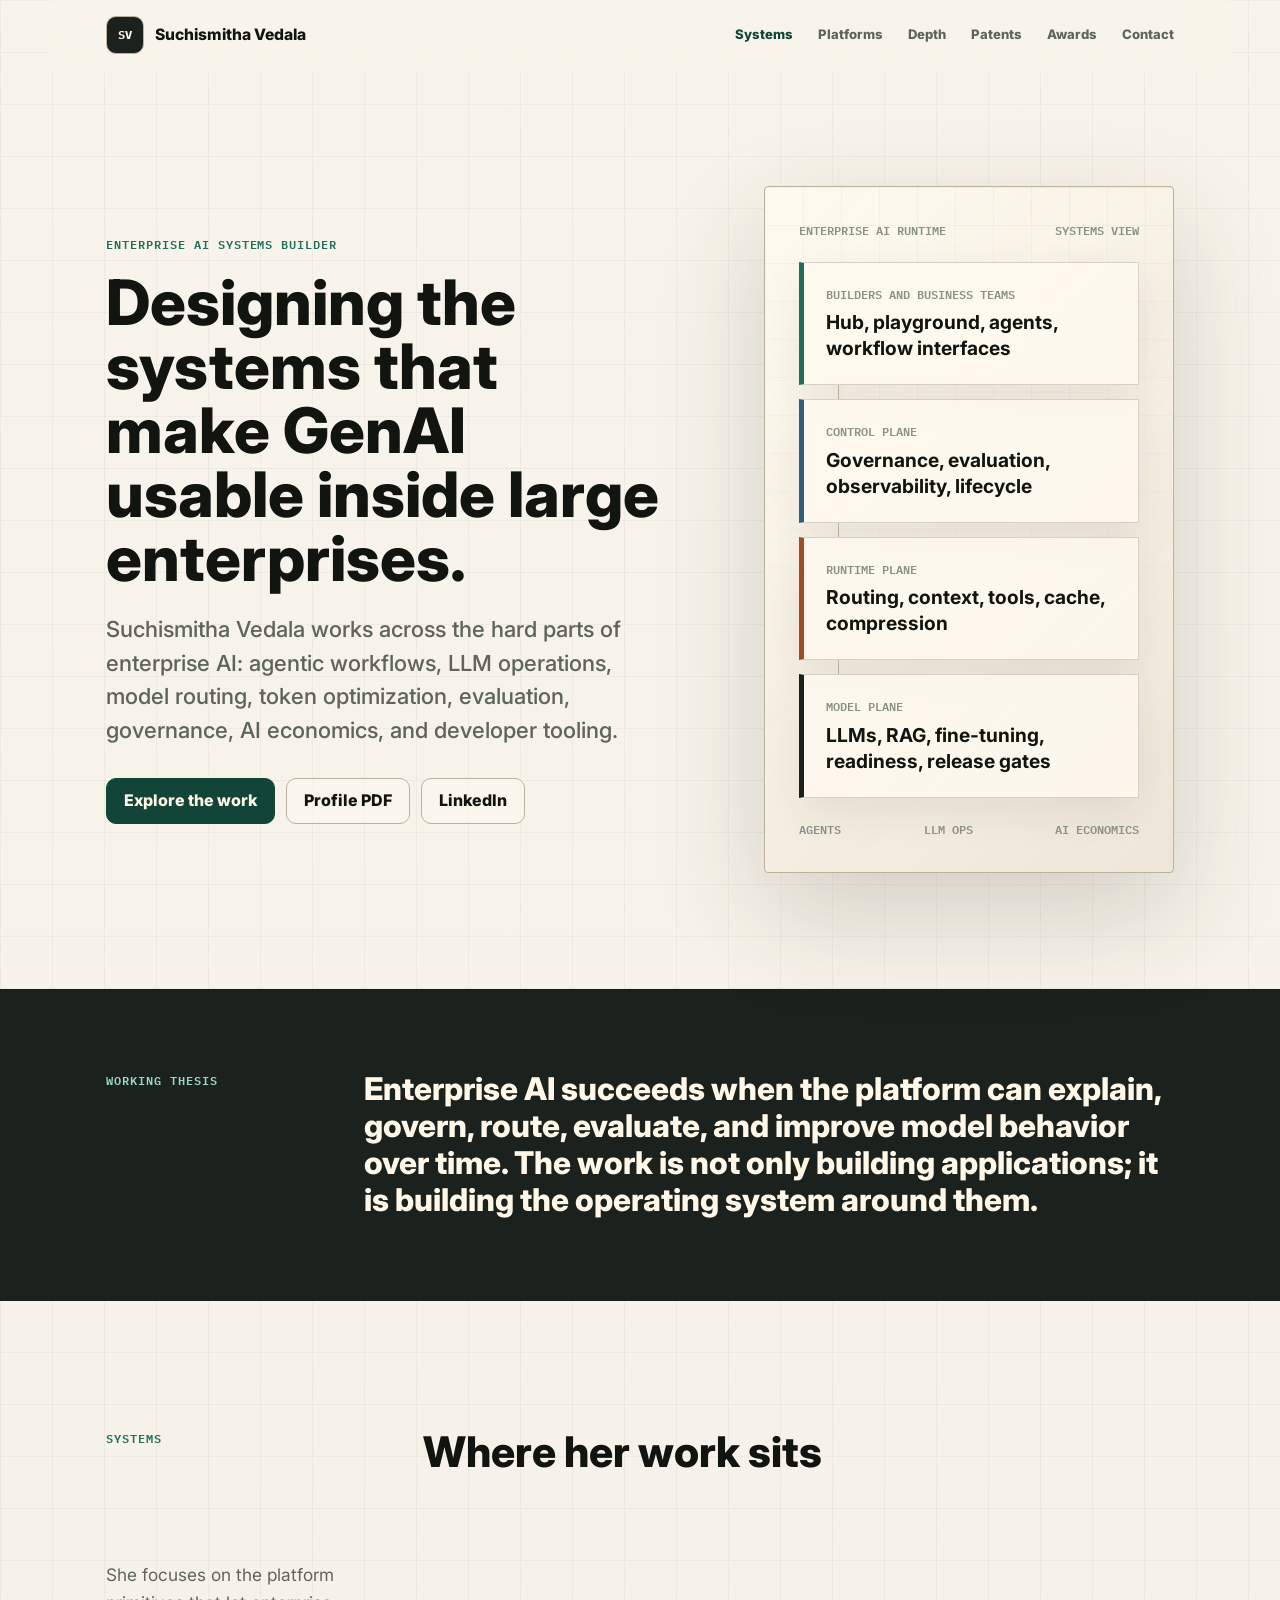
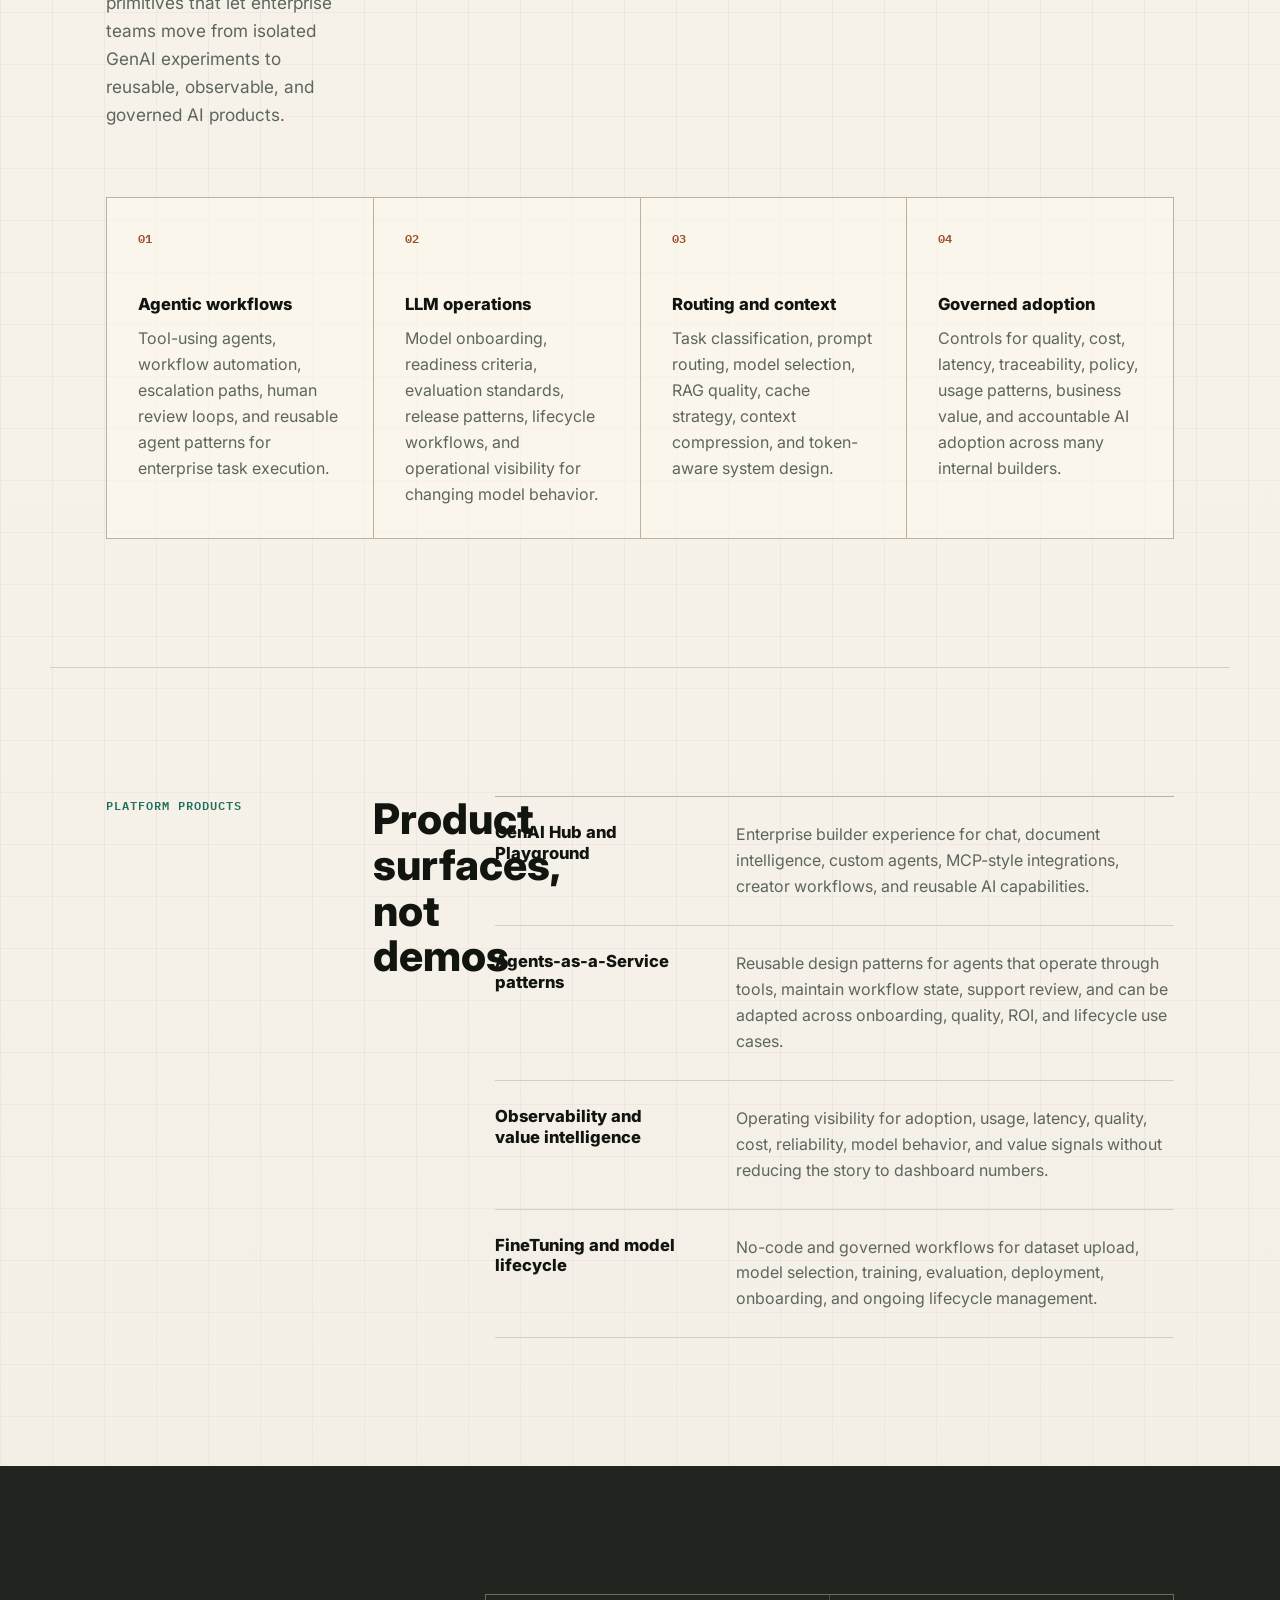
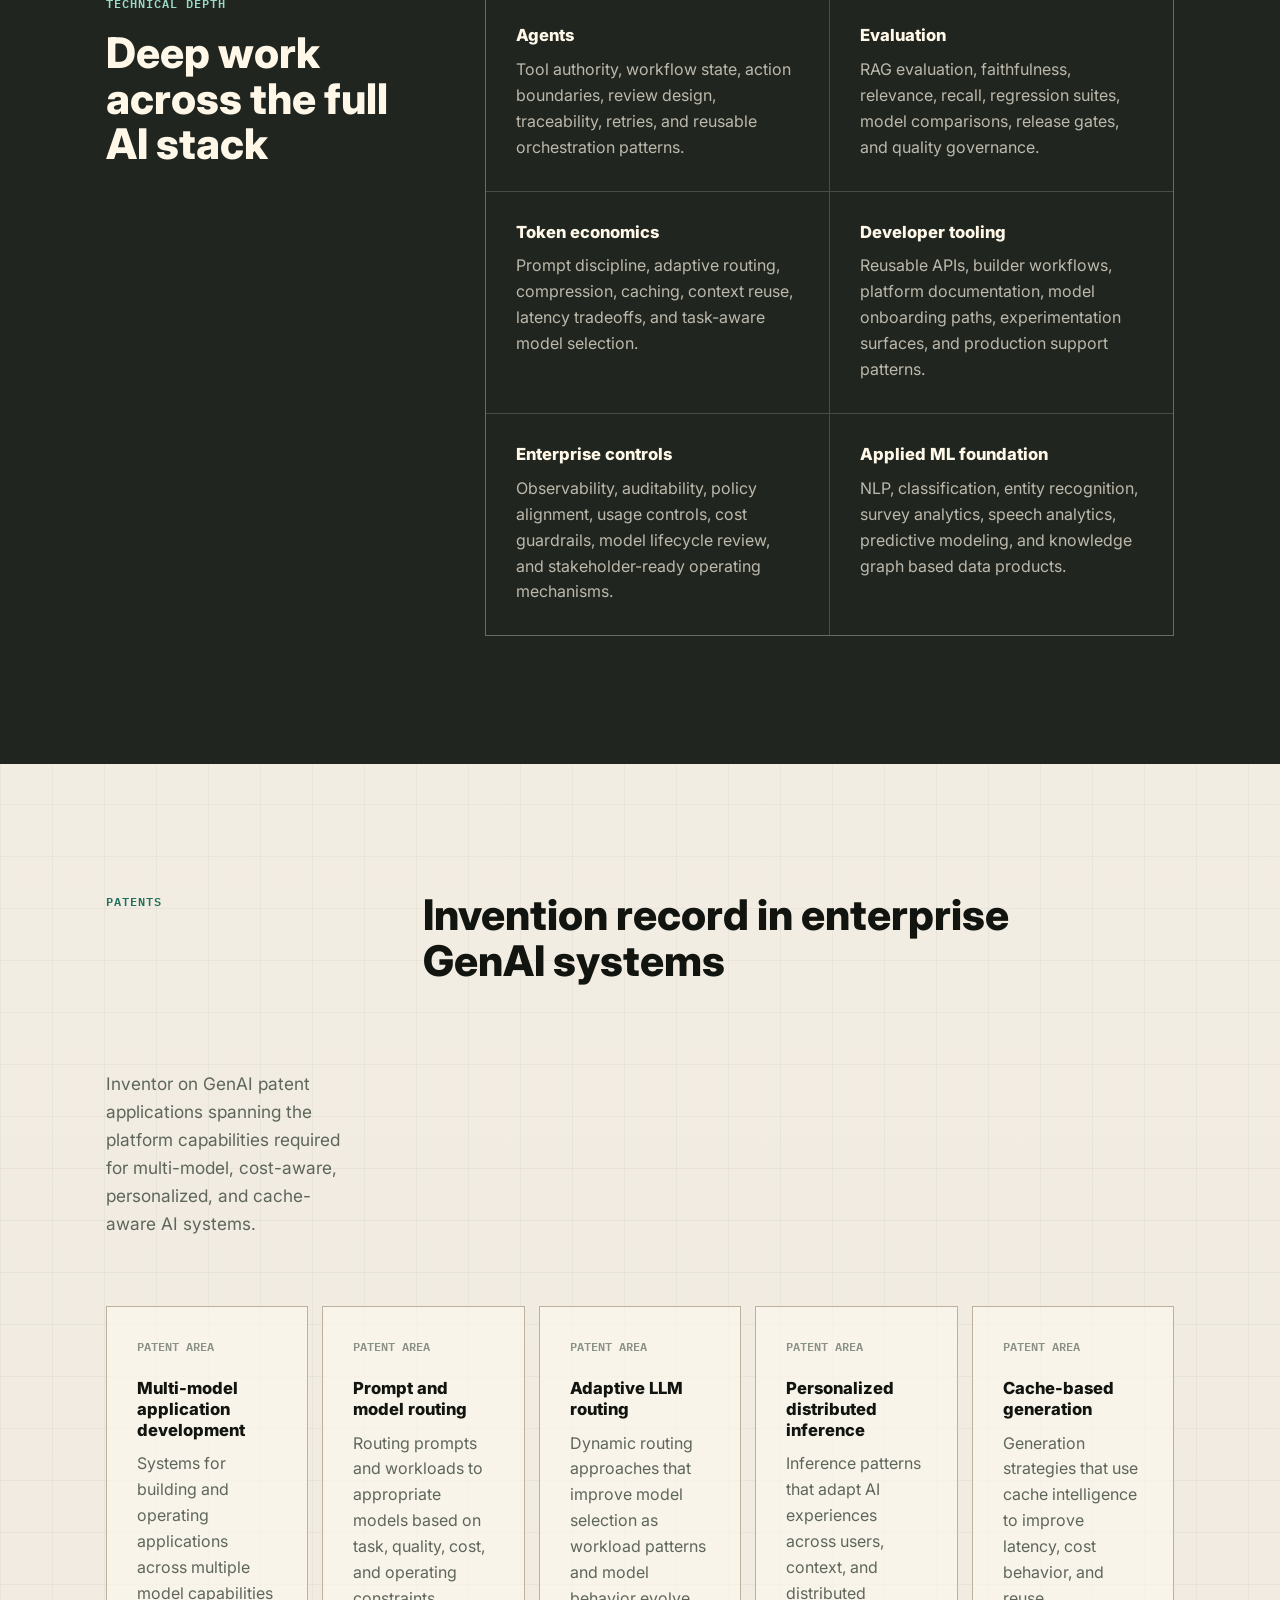
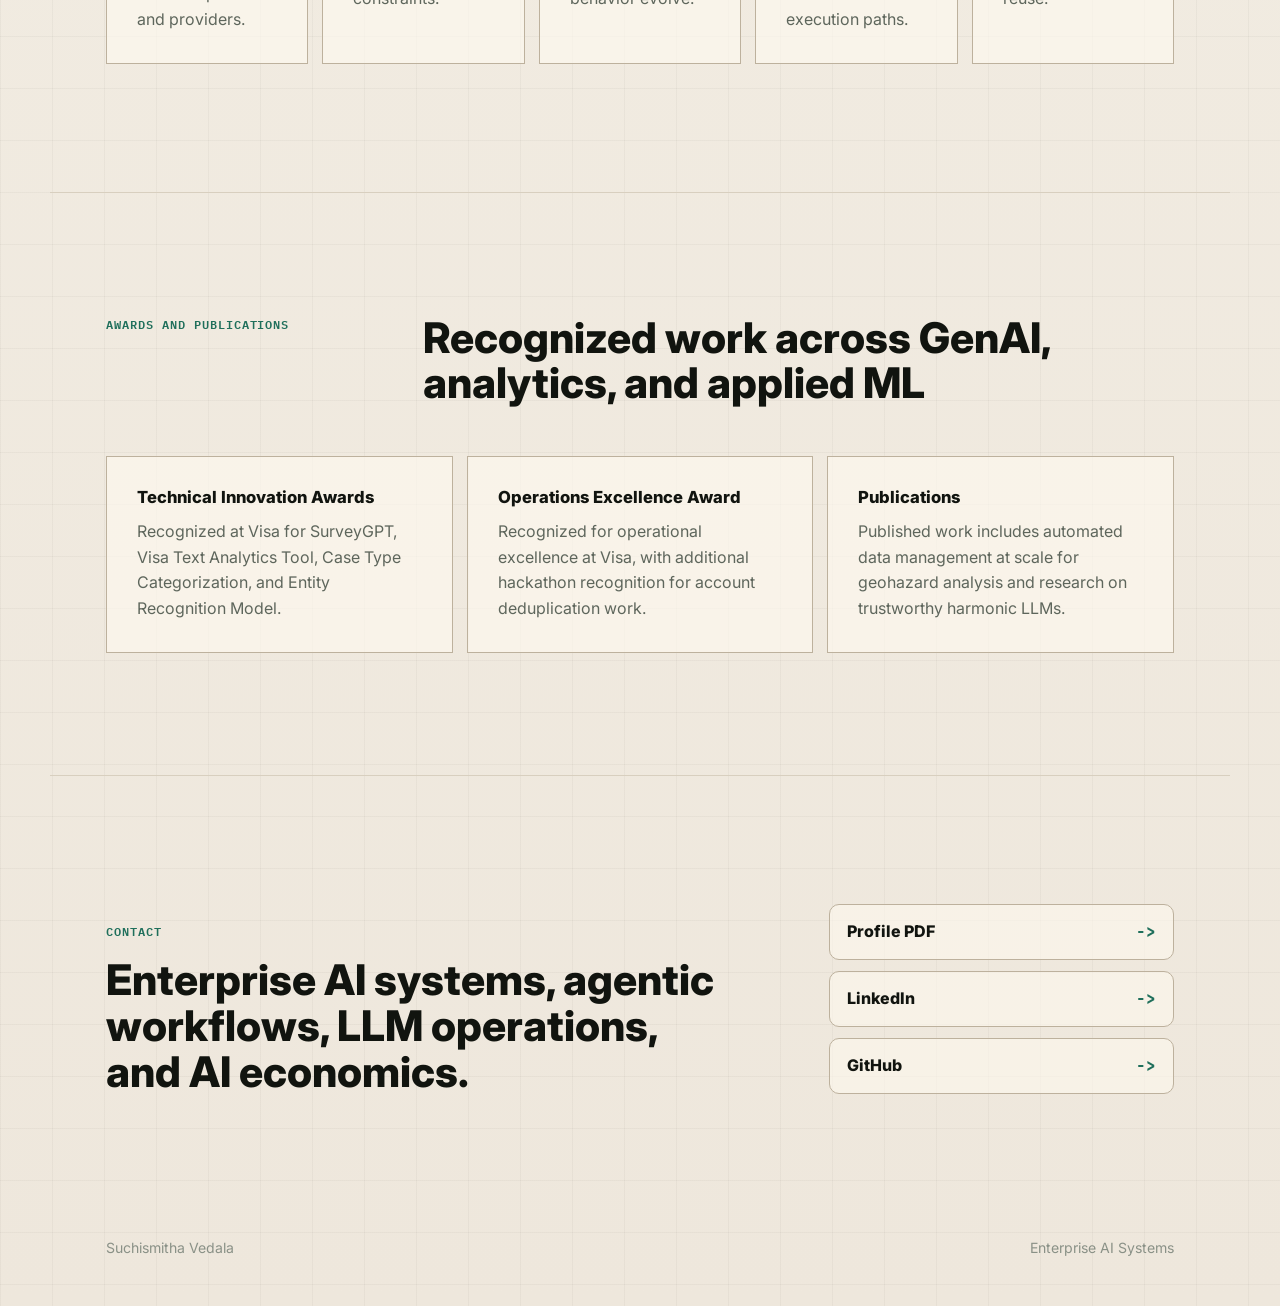
==== commit 6f272a61: "Redesign enterprise AI systems homepage" ====
--- a/index.html
+++ b/index.html
@@ -5,200 +5,261 @@
   <meta charset="UTF-8">
   <meta name="viewport" content="width=device-width, initial-scale=1.0">
   <meta name="description"
-    content="Suchismitha Vedala builds enterprise AI systems across LLM platforms, agents, model routing, token optimization, evaluation, governance, and AI economics.">
-  <meta name="site-version" content="2026-07-12-systems-builder-v8">
-  <title>Suchismitha Vedala | Enterprise AI Systems</title>
+    content="Suchismitha Vedala builds enterprise AI systems across agents, LLM operations, model routing, token optimization, evaluation, governance, developer tooling, and AI economics.">
+  <meta name="site-version" content="2026-07-13-enterprise-ai-systems-v10">
+  <title>Suchismitha Vedala | Enterprise AI Systems Builder</title>
   <link rel="canonical" href="https://suchismitha-vedala.github.io/">
   <link rel="preconnect" href="https://fonts.googleapis.com">
   <link rel="preconnect" href="https://fonts.gstatic.com" crossorigin>
   <link
-    href="https://fonts.googleapis.com/css2?family=Instrument+Serif:ital@0;1&family=Inter:wght@400;500;600;700;800&display=swap"
+    href="https://fonts.googleapis.com/css2?family=Inter:wght@400;500;600;700;800&family=IBM+Plex+Mono:wght@500;600&display=swap"
     rel="stylesheet">
   <link rel="stylesheet" href="css/styles.css">
 </head>
 
 <body>
-  <div class="ambient" aria-hidden="true"></div>
-
   <header class="site-header" data-header>
     <a class="brand" href="#top" aria-label="Suchismitha Vedala home">
       <span class="brand-mark">SV</span>
-      <span>Suchismitha Vedala</span>
+      <span class="brand-name">Suchismitha Vedala</span>
     </a>
     <button class="nav-toggle" type="button" aria-expanded="false" aria-controls="site-nav" data-nav-toggle>
       Menu
     </button>
     <nav class="site-nav" id="site-nav" aria-label="Primary navigation" data-nav>
       <a href="#systems">Systems</a>
-      <a href="#agents">Agents</a>
-      <a href="#llmops">LLM Ops</a>
-      <a href="#economics">Economics</a>
-      <a href="#work">Work</a>
+      <a href="#platforms">Platforms</a>
+      <a href="#depth">Depth</a>
+      <a href="#patents">Patents</a>
+      <a href="#awards">Awards</a>
       <a href="#contact">Contact</a>
     </nav>
   </header>
 
   <main id="top">
-    <section class="hero">
+    <section class="hero section-shell">
       <div class="hero-copy">
-        <p class="eyebrow">Enterprise AI Systems</p>
-        <h1>The layer between LLM capability and enterprise adoption.</h1>
-        <p class="hero-lede">Suchismitha Vedala builds the platform machinery that lets large organizations use
-          generative AI responsibly: agents, model operations, evaluation, routing, token discipline, governance, and
-          developer tooling.</p>
+        <p class="kicker">Enterprise AI Systems Builder</p>
+        <h1>Designing the systems that make GenAI usable inside large enterprises.</h1>
+        <p class="hero-lede">Suchismitha Vedala works across the hard parts of enterprise AI: agentic workflows,
+          LLM operations, model routing, token optimization, evaluation, governance, AI economics, and developer
+          tooling.</p>
         <div class="hero-actions" aria-label="Profile links">
-          <a class="button button-primary" href="#systems">See the system</a>
+          <a class="button button-primary" href="#systems">Explore the work</a>
           <a class="button" href="work/Suchismitha_Vedala.pdf">Profile PDF</a>
           <a class="button" href="https://www.linkedin.com/in/suchismitha-vedala">LinkedIn</a>
         </div>
       </div>
 
-      <div class="system-board" aria-label="Enterprise AI system diagram">
-        <canvas class="system-canvas" data-system-canvas width="720" height="620"></canvas>
-        <div class="system-core">
-          <span>Enterprise AI</span>
-          <strong>Platform Runtime</strong>
-        </div>
-        <div class="node node-a">Agents</div>
-        <div class="node node-b">LLM Ops</div>
-        <div class="node node-c">Routing</div>
-        <div class="node node-d">Evaluation</div>
-        <div class="node node-e">Governance</div>
-        <div class="node node-f">Developer Tools</div>
-      </div>
-    </section>
-
-    <section class="thesis">
-      <p>Enterprise AI is not a chatbot rollout. It is a systems problem: model access, context, orchestration,
-        evaluation, governance, feedback, cost behavior, and human review all have to work together before AI becomes
-        dependable infrastructure.</p>
-    </section>
-
-    <section class="section" id="systems">
-      <div class="section-heading">
-        <p class="eyebrow">Systems View</p>
-        <h2>Building the operating layer for GenAI.</h2>
-      </div>
-      <div class="system-columns">
-        <article>
-          <span>01</span>
-          <h3>Platform surfaces</h3>
-          <p>GenAI hubs, playgrounds, model onboarding, fine-tuning workflows, reusable service patterns, and builder
-            experiences that help teams move beyond one-off prototypes.</p>
-        </article>
-        <article>
-          <span>02</span>
-          <h3>Runtime architecture</h3>
-          <p>Prompt contracts, provider abstraction, routing policies, cache strategy, context compression, usage
-            controls, model readiness, and release patterns for production systems.</p>
-        </article>
-        <article>
-          <span>03</span>
-          <h3>Enterprise controls</h3>
-          <p>Evaluation standards, traceability, governance workflows, model lifecycle management, quality review, and
-            operating mechanisms that make AI accountable.</p>
-        </article>
-      </div>
-    </section>
-
-    <section class="section dark-section" id="agents">
-      <div class="section-heading">
-        <p class="eyebrow">Agentic Systems</p>
-        <h2>Agents are production workflows, not clever prompts.</h2>
-      </div>
-      <div class="deep-grid">
-        <article>
-          <h3>Workflow state</h3>
-          <p>Agents need memory boundaries, task state, handoffs, retries, escalation paths, and explicit completion
-            criteria.</p>
-        </article>
-        <article>
-          <h3>Tool authority</h3>
-          <p>Useful agents act through tools, but tool access has to be permissioned, observable, reversible, and
-            designed around enterprise risk.</p>
-        </article>
-        <article>
-          <h3>Evaluation loops</h3>
-          <p>Agent quality depends on traces, feedback, test sets, failure review, and recurring checks across changing
-            workflows.</p>
-        </article>
-        <article>
-          <h3>Reusable patterns</h3>
-          <p>Onboarding agents, lifecycle agents, quality agents, ROI agents, and support agents become valuable when
-            their patterns are portable.</p>
-        </article>
-      </div>
-    </section>
-
-    <section class="section" id="llmops">
-      <div class="section-heading">
-        <p class="eyebrow">LLM Operations</p>
-        <h2>The hard part is deciding how the system should behave.</h2>
-      </div>
-      <div class="ops-list">
+      <aside class="architecture-card" aria-label="Enterprise AI architecture map">
+        <div class="arch-topline">
+          <span>Enterprise AI Runtime</span>
+          <span>Systems view</span>
+        </div>
+        <div class="arch-map">
+          <div class="arch-layer layer-users">
+            <span>Builders and business teams</span>
+            <strong>Hub, playground, agents, workflow interfaces</strong>
+          </div>
+          <div class="arch-layer layer-control">
+            <span>Control plane</span>
+            <strong>Governance, evaluation, observability, lifecycle</strong>
+          </div>
+          <div class="arch-layer layer-runtime">
+            <span>Runtime plane</span>
+            <strong>Routing, context, tools, cache, compression</strong>
+          </div>
+          <div class="arch-layer layer-models">
+            <span>Model plane</span>
+            <strong>LLMs, RAG, fine-tuning, readiness, release gates</strong>
+          </div>
+        </div>
+        <div class="arch-footer">
+          <span>Agents</span>
+          <span>LLM Ops</span>
+          <span>AI Economics</span>
+        </div>
+      </aside>
+    </section>
+
+    <section class="statement">
+      <div class="section-shell statement-grid">
+        <p class="kicker">Working Thesis</p>
+        <p>Enterprise AI succeeds when the platform can explain, govern, route, evaluate, and improve model behavior
+          over time. The work is not only building applications; it is building the operating system around them.</p>
+      </div>
+    </section>
+
+    <section class="section-shell section" id="systems">
+      <div class="section-intro">
+        <p class="kicker">Systems</p>
+        <h2>Where her work sits</h2>
+        <p>She focuses on the platform primitives that let enterprise teams move from isolated GenAI experiments to
+          reusable, observable, and governed AI products.</p>
+      </div>
+      <div class="capability-grid">
+        <article>
+          <span class="cap-index">01</span>
+          <h3>Agentic workflows</h3>
+          <p>Tool-using agents, workflow automation, escalation paths, human review loops, and reusable agent patterns
+            for enterprise task execution.</p>
+        </article>
+        <article>
+          <span class="cap-index">02</span>
+          <h3>LLM operations</h3>
+          <p>Model onboarding, readiness criteria, evaluation standards, release patterns, lifecycle workflows, and
+            operational visibility for changing model behavior.</p>
+        </article>
+        <article>
+          <span class="cap-index">03</span>
+          <h3>Routing and context</h3>
+          <p>Task classification, prompt routing, model selection, RAG quality, cache strategy, context compression,
+            and token-aware system design.</p>
+        </article>
+        <article>
+          <span class="cap-index">04</span>
+          <h3>Governed adoption</h3>
+          <p>Controls for quality, cost, latency, traceability, policy, usage patterns, business value, and accountable
+            AI adoption across many internal builders.</p>
+        </article>
+      </div>
+    </section>
+
+    <section class="section-shell split-section" id="platforms">
+      <div class="section-intro compact">
+        <p class="kicker">Platform Products</p>
+        <h2>Product surfaces, not demos</h2>
+      </div>
+      <div class="product-list">
+        <article>
+          <h3>GenAI Hub and Playground</h3>
+          <p>Enterprise builder experience for chat, document intelligence, custom agents, MCP-style integrations,
+            creator workflows, and reusable AI capabilities.</p>
+        </article>
+        <article>
+          <h3>Agents-as-a-Service patterns</h3>
+          <p>Reusable design patterns for agents that operate through tools, maintain workflow state, support review,
+            and can be adapted across onboarding, quality, ROI, and lifecycle use cases.</p>
+        </article>
+        <article>
+          <h3>Observability and value intelligence</h3>
+          <p>Operating visibility for adoption, usage, latency, quality, cost, reliability, model behavior, and value
+            signals without reducing the story to dashboard numbers.</p>
+        </article>
+        <article>
+          <h3>FineTuning and model lifecycle</h3>
+          <p>No-code and governed workflows for dataset upload, model selection, training, evaluation, deployment,
+            onboarding, and ongoing lifecycle management.</p>
+        </article>
+      </div>
+    </section>
+
+    <section class="depth-band" id="depth">
+      <div class="section-shell depth-layout">
         <div>
-          <h3>Model routing</h3>
-          <p>Classify the task, choose the right model, route based on quality and cost constraints, capture feedback,
-            and improve the decision loop over time.</p>
-        </div>
-        <div>
-          <h3>Evaluation and readiness</h3>
-          <p>Use RAG evaluation, faithfulness checks, regression sets, model comparison, and release criteria to decide
-            when an AI behavior is reliable enough to ship.</p>
-        </div>
-        <div>
-          <h3>Context engineering</h3>
-          <p>Shape retrieval, prompts, history, tools, compression, and cache reuse so the model receives the right
-            signal without carrying unnecessary context.</p>
-        </div>
-        <div>
-          <h3>Developer enablement</h3>
-          <p>Give teams standard ways to build, test, observe, govern, and evolve AI applications without rebuilding
-            platform primitives each time.</p>
-        </div>
-      </div>
-    </section>
-
-    <section class="section economics-section" id="economics">
-      <div class="section-heading">
-        <p class="eyebrow">AI Economics</p>
-        <h2>Token optimization is architecture.</h2>
-      </div>
-      <div class="economics-copy">
-        <p>Cost is not a finance afterthought in LLM systems. It is shaped by model choice, prompt design, cacheability,
-          routing policy, context length, retrieval quality, latency tolerance, and evaluation thresholds.</p>
-        <p>The deeper work is building platforms where quality, cost, speed, and governance are designed together.</p>
-      </div>
-    </section>
-
-    <section class="section work-section" id="work">
-      <div class="section-heading">
-        <p class="eyebrow">Work Themes</p>
-        <h2>A career arc from applied ML to enterprise GenAI infrastructure.</h2>
-      </div>
-      <div class="work-rail">
-        <article>
-          <h3>Applied ML foundation</h3>
-          <p>NLP, entity recognition, classification, voice analytics, survey intelligence, predictive modeling, and
-            knowledge graph based data products.</p>
-        </article>
-        <article>
-          <h3>GenAI platform products</h3>
-          <p>Hub and playground experiences, model lifecycle workflows, fine-tuning enablement, evaluation standards,
-            developer tooling, and enterprise platform patterns.</p>
-        </article>
-        <article>
-          <h3>Invention record</h3>
-          <p>Patent applications across multi-model application development, prompt routing, adaptive LLM routing,
-            personalized distributed inference, and cache-based generation.</p>
-        </article>
-      </div>
-    </section>
-
-    <section class="contact" id="contact">
+          <p class="kicker">Technical Depth</p>
+          <h2>Deep work across the full AI stack</h2>
+        </div>
+        <div class="depth-grid">
+          <article>
+            <h3>Agents</h3>
+            <p>Tool authority, workflow state, action boundaries, review design, traceability, retries, and reusable
+              orchestration patterns.</p>
+          </article>
+          <article>
+            <h3>Evaluation</h3>
+            <p>RAG evaluation, faithfulness, relevance, recall, regression suites, model comparisons, release gates,
+              and quality governance.</p>
+          </article>
+          <article>
+            <h3>Token economics</h3>
+            <p>Prompt discipline, adaptive routing, compression, caching, context reuse, latency tradeoffs, and
+              task-aware model selection.</p>
+          </article>
+          <article>
+            <h3>Developer tooling</h3>
+            <p>Reusable APIs, builder workflows, platform documentation, model onboarding paths, experimentation
+              surfaces, and production support patterns.</p>
+          </article>
+          <article>
+            <h3>Enterprise controls</h3>
+            <p>Observability, auditability, policy alignment, usage controls, cost guardrails, model lifecycle review,
+              and stakeholder-ready operating mechanisms.</p>
+          </article>
+          <article>
+            <h3>Applied ML foundation</h3>
+            <p>NLP, classification, entity recognition, survey analytics, speech analytics, predictive modeling, and
+              knowledge graph based data products.</p>
+          </article>
+        </div>
+      </div>
+    </section>
+
+    <section class="section-shell section" id="patents">
+      <div class="section-intro">
+        <p class="kicker">Patents</p>
+        <h2>Invention record in enterprise GenAI systems</h2>
+        <p>Inventor on GenAI patent applications spanning the platform capabilities required for multi-model,
+          cost-aware, personalized, and cache-aware AI systems.</p>
+      </div>
+      <div class="proof-grid patents-grid">
+        <article>
+          <span>Patent area</span>
+          <h3>Multi-model application development</h3>
+          <p>Systems for building and operating applications across multiple model capabilities and providers.</p>
+        </article>
+        <article>
+          <span>Patent area</span>
+          <h3>Prompt and model routing</h3>
+          <p>Routing prompts and workloads to appropriate models based on task, quality, cost, and operating
+            constraints.</p>
+        </article>
+        <article>
+          <span>Patent area</span>
+          <h3>Adaptive LLM routing</h3>
+          <p>Dynamic routing approaches that improve model selection as workload patterns and model behavior evolve.</p>
+        </article>
+        <article>
+          <span>Patent area</span>
+          <h3>Personalized distributed inference</h3>
+          <p>Inference patterns that adapt AI experiences across users, context, and distributed execution paths.</p>
+        </article>
+        <article>
+          <span>Patent area</span>
+          <h3>Cache-based generation</h3>
+          <p>Generation strategies that use cache intelligence to improve latency, cost behavior, and reuse.</p>
+        </article>
+      </div>
+    </section>
+
+    <section class="section-shell proof-section" id="awards">
+      <div class="section-intro compact">
+        <p class="kicker">Awards and Publications</p>
+        <h2>Recognized work across GenAI, analytics, and applied ML</h2>
+      </div>
+      <div class="recognition">
+        <article>
+          <h3>Technical Innovation Awards</h3>
+          <p>Recognized at Visa for SurveyGPT, Visa Text Analytics Tool, Case Type Categorization, and Entity
+            Recognition Model.</p>
+        </article>
+        <article>
+          <h3>Operations Excellence Award</h3>
+          <p>Recognized for operational excellence at Visa, with additional hackathon recognition for account
+            deduplication work.</p>
+        </article>
+        <article>
+          <h3>Publications</h3>
+          <p>Published work includes automated data management at scale for geohazard analysis and research on
+            trustworthy harmonic LLMs.</p>
+        </article>
+      </div>
+    </section>
+
+    <section class="contact section-shell" id="contact">
       <div>
-        <p class="eyebrow">Contact</p>
-        <h2>Enterprise AI systems, agentic workflows, model operations, and LLM economics.</h2>
+        <p class="kicker">Contact</p>
+        <h2>Enterprise AI systems, agentic workflows, LLM operations, and AI economics.</h2>
       </div>
       <div class="contact-links">
         <a href="work/Suchismitha_Vedala.pdf">Profile PDF</a>
@@ -208,7 +269,7 @@
     </section>
   </main>
 
-  <footer class="footer">
+  <footer class="footer section-shell">
     <span>Suchismitha Vedala</span>
     <span>Enterprise AI Systems</span>
   </footer>
--- a/css/styles.css
+++ b/css/styles.css
@@ -1,19 +1,21 @@
 :root {
-  --bg: #080c10;
-  --panel: rgba(255, 255, 255, 0.072);
-  --panel-strong: rgba(255, 255, 255, 0.105);
-  --ink: #f7f2e8;
-  --muted: rgba(247, 242, 232, 0.68);
-  --faint: rgba(247, 242, 232, 0.48);
-  --line: rgba(247, 242, 232, 0.16);
-  --line-strong: rgba(247, 242, 232, 0.26);
-  --accent: #65e4c6;
-  --accent-2: #e8c46c;
-  --accent-3: #9db7ff;
+  --bg: #f5f1e8;
+  --surface: #fffaf0;
+  --surface-2: #ece4d6;
+  --ink: #11140f;
+  --muted: #5e665c;
+  --soft: #8a9187;
+  --line: #d8cfbf;
+  --line-strong: #bdb19d;
+  --green: #1f6f5b;
+  --green-dark: #124437;
+  --oxide: #9b4d2c;
+  --blue: #355c7d;
+  --charcoal: #1b211d;
   --max: 1180px;
-  --gutter: clamp(20px, 4.5vw, 64px);
-  --serif: "Instrument Serif", Georgia, serif;
+  --gutter: clamp(20px, 4.5vw, 56px);
   --sans: "Inter", ui-sans-serif, system-ui, -apple-system, BlinkMacSystemFont, "Segoe UI", sans-serif;
+  --mono: "IBM Plex Mono", "SFMono-Regular", Consolas, monospace;
 }
 
 * {
@@ -28,13 +30,14 @@
   margin: 0;
   min-width: 320px;
   background:
-    radial-gradient(circle at 18% 12%, rgba(101, 228, 198, 0.18), transparent 26vw),
-    radial-gradient(circle at 88% 8%, rgba(157, 183, 255, 0.16), transparent 30vw),
-    linear-gradient(180deg, #080c10 0%, #11171c 42%, #0c1014 100%);
+    linear-gradient(90deg, rgba(17, 20, 15, 0.035) 1px, transparent 1px),
+    linear-gradient(rgba(17, 20, 15, 0.035) 1px, transparent 1px),
+    linear-gradient(180deg, #f8f4eb 0%, var(--bg) 42%, #eee7dc 100%);
+  background-size: 52px 52px, 52px 52px, auto;
   color: var(--ink);
   font-family: var(--sans);
   font-size: 16px;
-  line-height: 1.6;
+  line-height: 1.62;
   -webkit-font-smoothing: antialiased;
   text-rendering: optimizeLegibility;
 }
@@ -50,7 +53,7 @@
 }
 
 :focus-visible {
-  outline: 3px solid rgba(101, 228, 198, 0.35);
+  outline: 3px solid rgba(31, 111, 91, 0.32);
   outline-offset: 3px;
 }
 
@@ -62,50 +65,38 @@
 }
 
 h1,
+h2,
+h3 {
+  letter-spacing: 0;
+}
+
+h1 {
+  max-width: 760px;
+  margin-bottom: 22px;
+  font-size: clamp(2.55rem, 4.9vw, 4.95rem);
+  font-weight: 800;
+  line-height: 1.02;
+}
+
 h2 {
-  letter-spacing: 0;
-}
-
-h1 {
-  max-width: 880px;
-  margin-bottom: 24px;
-  font-family: var(--serif);
-  font-size: clamp(3.8rem, 7.3vw, 7.4rem);
-  font-weight: 400;
-  line-height: 0.86;
-}
-
-h2 {
-  max-width: 900px;
+  max-width: 700px;
   margin-bottom: 0;
-  font-family: var(--serif);
-  font-size: clamp(3rem, 6.4vw, 6.6rem);
-  font-weight: 400;
-  line-height: 0.9;
+  font-size: clamp(1.85rem, 3.3vw, 3.35rem);
+  font-weight: 800;
+  line-height: 1.08;
 }
 
 h3 {
-  margin-bottom: 12px;
-  font-size: 1.02rem;
-  line-height: 1.26;
-}
-
-.ambient {
-  position: fixed;
-  inset: 0;
-  z-index: -1;
-  pointer-events: none;
-}
-
-.ambient::before {
-  content: "";
-  position: absolute;
-  inset: 0;
-  background:
-    linear-gradient(rgba(247, 242, 232, 0.028) 1px, transparent 1px),
-    linear-gradient(90deg, rgba(247, 242, 232, 0.024) 1px, transparent 1px);
-  background-size: 72px 72px;
-  mask-image: linear-gradient(180deg, rgba(0, 0, 0, 0.72), transparent 70%);
+  margin-bottom: 11px;
+  font-size: 1.04rem;
+  font-weight: 800;
+  line-height: 1.25;
+}
+
+.section-shell {
+  max-width: var(--max);
+  margin-inline: auto;
+  padding-inline: var(--gutter);
 }
 
 .site-header {
@@ -115,23 +106,23 @@
   display: flex;
   align-items: center;
   justify-content: space-between;
-  gap: 28px;
+  gap: 24px;
   max-width: var(--max);
   margin: 0 auto;
-  padding: 18px var(--gutter);
-  background: rgba(8, 12, 16, 0.68);
+  padding: 16px var(--gutter);
+  background: rgba(248, 244, 235, 0.82);
   border-bottom: 1px solid transparent;
-  backdrop-filter: blur(20px);
+  backdrop-filter: blur(18px);
 }
 
 .site-header.is-scrolled {
-  border-bottom-color: var(--line);
+  border-bottom-color: rgba(17, 20, 15, 0.12);
 }
 
 .brand {
   display: inline-flex;
   align-items: center;
-  gap: 10px;
+  gap: 11px;
   color: var(--ink);
   font-weight: 800;
   text-decoration: none;
@@ -141,37 +132,44 @@
 .brand-mark {
   display: grid;
   place-items: center;
-  width: 36px;
-  height: 36px;
+  width: 38px;
+  height: 38px;
   border: 1px solid var(--line-strong);
-  border-radius: 50%;
-  color: var(--accent);
-  font-size: 0.78rem;
+  border-radius: 10px;
+  background: var(--charcoal);
+  color: #fff7e8;
+  font-family: var(--mono);
+  font-size: 0.76rem;
+}
+
+.brand-name {
+  font-size: 0.98rem;
 }
 
 .site-nav {
   display: flex;
   align-items: center;
-  gap: clamp(16px, 2.3vw, 28px);
+  gap: clamp(14px, 2vw, 25px);
   color: var(--muted);
-  font-size: 0.84rem;
-  font-weight: 750;
+  font-size: 0.82rem;
+  font-weight: 800;
 }
 
 .site-nav a {
   text-decoration: none;
 }
 
-.site-nav a:hover {
-  color: var(--accent);
+.site-nav a:hover,
+.site-nav a.is-active {
+  color: var(--green-dark);
 }
 
 .nav-toggle {
   display: none;
   min-height: 40px;
   padding: 0 14px;
-  border: 1px solid var(--line);
-  border-radius: 999px;
+  border: 1px solid var(--line-strong);
+  border-radius: 10px;
   background: transparent;
   color: var(--ink);
   font: inherit;
@@ -181,37 +179,36 @@
 
 .hero {
   display: grid;
-  grid-template-columns: minmax(0, 0.95fr) minmax(390px, 0.74fr);
-  gap: clamp(40px, 7vw, 94px);
+  grid-template-columns: minmax(0, 1fr) minmax(360px, 0.72fr);
+  gap: clamp(38px, 7vw, 92px);
   align-items: center;
-  max-width: var(--max);
-  min-height: calc(100vh - 74px);
-  margin: 0 auto;
-  padding: clamp(64px, 8vw, 104px) var(--gutter) clamp(66px, 8vw, 110px);
-}
-
-.eyebrow {
-  margin-bottom: 18px;
-  color: var(--accent);
-  font-size: 0.72rem;
-  font-weight: 850;
-  letter-spacing: 0.18em;
+  padding-top: clamp(74px, 9vw, 126px);
+  padding-bottom: clamp(74px, 9vw, 126px);
+}
+
+.kicker {
+  margin-bottom: 16px;
+  color: var(--green);
+  font-family: var(--mono);
+  font-size: 0.76rem;
+  font-weight: 600;
+  letter-spacing: 0.08em;
   text-transform: uppercase;
 }
 
 .hero-lede {
-  max-width: 790px;
-  margin-bottom: 34px;
+  max-width: 700px;
+  margin-bottom: 31px;
   color: var(--muted);
-  font-size: clamp(1.12rem, 1.75vw, 1.42rem);
+  font-size: clamp(1.08rem, 1.8vw, 1.38rem);
   font-weight: 520;
-  line-height: 1.46;
+  line-height: 1.52;
 }
 
 .hero-actions {
   display: flex;
   flex-wrap: wrap;
-  gap: 12px;
+  gap: 11px;
 }
 
 .button {
@@ -219,9 +216,10 @@
   align-items: center;
   justify-content: center;
   min-height: 46px;
-  padding: 0 18px;
+  padding: 0 17px;
   border: 1px solid var(--line-strong);
-  border-radius: 999px;
+  border-radius: 10px;
+  background: rgba(255, 250, 240, 0.56);
   color: var(--ink);
   font-weight: 800;
   text-decoration: none;
@@ -230,319 +228,360 @@
 
 .button:hover {
   transform: translateY(-1px);
-  border-color: rgba(101, 228, 198, 0.55);
-  background: rgba(101, 228, 198, 0.08);
+  border-color: rgba(31, 111, 91, 0.54);
+  background: rgba(31, 111, 91, 0.08);
 }
 
 .button-primary {
-  border-color: rgba(101, 228, 198, 0.72);
-  background: rgba(101, 228, 198, 0.14);
-  color: #dffdf4;
-}
-
-.system-board {
+  border-color: var(--green-dark);
+  background: var(--green-dark);
+  color: #fff7e8;
+}
+
+.architecture-card {
   position: relative;
-  min-height: clamp(440px, 52vw, 620px);
-  border: 1px solid var(--line);
-  border-radius: 30px;
+  display: grid;
+  gap: 22px;
+  min-height: 560px;
+  padding: clamp(22px, 3.2vw, 34px);
+  border: 1px solid var(--line-strong);
+  border-radius: 4px;
   background:
-    radial-gradient(circle at 50% 44%, rgba(101, 228, 198, 0.2), transparent 31%),
-    linear-gradient(150deg, rgba(255, 255, 255, 0.11), rgba(255, 255, 255, 0.035));
-  box-shadow: 0 34px 120px rgba(0, 0, 0, 0.35);
+    linear-gradient(135deg, rgba(255, 250, 240, 0.94), rgba(236, 228, 214, 0.92)),
+    var(--surface);
+  box-shadow: 0 38px 110px rgba(46, 42, 34, 0.18);
   overflow: hidden;
 }
 
-.system-board::before {
+.architecture-card::before {
   content: "";
   position: absolute;
-  inset: 20px;
-  border: 1px solid rgba(247, 242, 232, 0.1);
-  border-radius: 22px;
+  inset: 0;
+  background:
+    linear-gradient(90deg, rgba(17, 20, 15, 0.05) 1px, transparent 1px),
+    linear-gradient(rgba(17, 20, 15, 0.05) 1px, transparent 1px);
+  background-size: 38px 38px;
+  mask-image: linear-gradient(180deg, rgba(0, 0, 0, 0.7), transparent 78%);
   pointer-events: none;
 }
 
-.system-canvas {
+.arch-topline,
+.arch-footer {
+  position: relative;
+  display: flex;
+  justify-content: space-between;
+  gap: 16px;
+  color: var(--soft);
+  font-family: var(--mono);
+  font-size: 0.72rem;
+  font-weight: 600;
+  text-transform: uppercase;
+}
+
+.arch-map {
+  position: relative;
+  display: grid;
+  gap: 14px;
+  align-content: center;
+  min-height: 412px;
+}
+
+.arch-layer {
+  position: relative;
+  padding: 22px;
+  border: 1px solid rgba(17, 20, 15, 0.16);
+  border-left-width: 5px;
+  background: rgba(255, 250, 240, 0.8);
+  box-shadow: 0 14px 42px rgba(48, 42, 33, 0.08);
+}
+
+.arch-layer::after {
+  content: "";
   position: absolute;
-  inset: 0;
-  width: 100%;
-  height: 100%;
-}
-
-.system-core {
-  position: absolute;
-  left: 50%;
-  top: 48%;
-  display: grid;
-  place-items: center;
-  width: clamp(178px, 18vw, 230px);
-  aspect-ratio: 1;
-  padding: 24px;
-  border: 1px solid rgba(101, 228, 198, 0.44);
-  border-radius: 50%;
-  background: rgba(8, 12, 16, 0.74);
-  box-shadow: inset 0 0 48px rgba(101, 228, 198, 0.12), 0 0 60px rgba(101, 228, 198, 0.13);
-  text-align: center;
-  transform: translate(-50%, -50%);
-}
-
-.system-core span,
-.node {
-  color: var(--faint);
+  left: 34px;
+  bottom: -15px;
+  width: 1px;
+  height: 14px;
+  background: var(--line-strong);
+}
+
+.arch-layer:last-child::after {
+  display: none;
+}
+
+.arch-layer span {
+  display: block;
+  margin-bottom: 7px;
+  color: var(--soft);
+  font-family: var(--mono);
   font-size: 0.72rem;
-  font-weight: 850;
-  letter-spacing: 0.14em;
+  font-weight: 600;
   text-transform: uppercase;
 }
 
-.system-core strong {
-  color: var(--ink);
-  font-family: var(--serif);
-  font-size: clamp(1.75rem, 2.8vw, 2.55rem);
-  font-weight: 400;
-  line-height: 0.95;
-}
-
-.node {
-  position: absolute;
-  display: inline-flex;
-  align-items: center;
-  min-height: 42px;
-  padding: 0 16px;
-  border: 1px solid var(--line);
-  border-radius: 999px;
-  background: rgba(8, 12, 16, 0.62);
-  color: rgba(247, 242, 232, 0.78);
-  backdrop-filter: blur(10px);
-}
-
-.node-a {
-  left: 10%;
-  top: 17%;
-}
-
-.node-b {
-  right: 10%;
-  top: 17%;
-}
-
-.node-c {
-  left: 8%;
-  top: 48%;
-}
-
-.node-d {
-  right: 8%;
-  top: 48%;
-}
-
-.node-e {
-  left: 18%;
-  bottom: 15%;
-}
-
-.node-f {
-  right: 13%;
-  bottom: 15%;
-}
-
-.thesis {
-  max-width: var(--max);
-  margin: 0 auto;
-  padding: clamp(56px, 8vw, 92px) var(--gutter);
-  border-top: 1px solid var(--line);
-  border-bottom: 1px solid var(--line);
-}
-
-.thesis p {
-  max-width: 1020px;
+.arch-layer strong {
+  display: block;
+  font-size: clamp(1rem, 1.5vw, 1.2rem);
+  line-height: 1.35;
+}
+
+.layer-users {
+  border-left-color: var(--green);
+}
+
+.layer-control {
+  border-left-color: var(--blue);
+}
+
+.layer-runtime {
+  border-left-color: var(--oxide);
+}
+
+.layer-models {
+  border-left-color: var(--charcoal);
+}
+
+.statement {
+  background: var(--charcoal);
+  color: #fff7e8;
+}
+
+.statement-grid {
+  display: grid;
+  grid-template-columns: minmax(160px, 0.24fr) minmax(0, 1fr);
+  gap: clamp(28px, 5vw, 78px);
+  padding-top: clamp(48px, 7vw, 82px);
+  padding-bottom: clamp(48px, 7vw, 82px);
+}
+
+.statement .kicker {
+  color: #9bd8c6;
+}
+
+.statement p:last-child {
+  max-width: 980px;
   margin: 0;
-  color: var(--ink);
-  font-family: var(--serif);
-  font-size: clamp(2rem, 4.2vw, 4.7rem);
-  line-height: 0.98;
+  font-size: clamp(1.38rem, 2.45vw, 2.45rem);
+  font-weight: 800;
+  line-height: 1.18;
 }
 
 .section {
-  max-width: var(--max);
-  margin: 0 auto;
-  padding: clamp(84px, 11vw, 144px) var(--gutter);
-}
-
-.section-heading {
-  display: grid;
-  grid-template-columns: minmax(180px, 0.28fr) minmax(0, 1fr);
-  gap: clamp(28px, 6vw, 86px);
+  padding-top: clamp(76px, 10vw, 132px);
+  padding-bottom: clamp(76px, 10vw, 132px);
+}
+
+.section-intro {
+  display: grid;
+  grid-template-columns: minmax(190px, 0.32fr) minmax(0, 1fr);
+  gap: clamp(28px, 6vw, 88px);
   align-items: start;
-  margin-bottom: clamp(38px, 6vw, 72px);
-}
-
-.system-columns,
-.deep-grid,
-.work-rail {
-  display: grid;
-  grid-template-columns: repeat(3, 1fr);
-  gap: 1px;
-  border: 1px solid var(--line);
-  border-radius: 28px;
-  background: var(--line);
-  overflow: hidden;
-}
-
-.system-columns article,
-.deep-grid article,
-.work-rail article {
-  min-height: 260px;
-  padding: clamp(24px, 3vw, 34px);
-  background: rgba(255, 255, 255, 0.055);
-}
-
-.system-columns span {
+  margin-bottom: clamp(36px, 5.5vw, 68px);
+}
+
+.section-intro.compact {
+  margin-bottom: clamp(30px, 4.5vw, 50px);
+}
+
+.section-intro > p:last-child {
+  max-width: 700px;
+  margin: 10px 0 0;
+  color: var(--muted);
+  font-size: 1.08rem;
+}
+
+.capability-grid {
+  display: grid;
+  grid-template-columns: repeat(4, 1fr);
+  border-top: 1px solid var(--line-strong);
+  border-left: 1px solid var(--line-strong);
+}
+
+.capability-grid article {
+  min-height: 310px;
+  padding: clamp(22px, 2.8vw, 31px);
+  border-right: 1px solid var(--line-strong);
+  border-bottom: 1px solid var(--line-strong);
+  background: rgba(255, 250, 240, 0.58);
+}
+
+.cap-index {
   display: block;
-  margin-bottom: 48px;
-  color: var(--accent-2);
-  font-family: var(--serif);
-  font-size: 3rem;
-}
-
-.system-columns p,
-.deep-grid p,
-.ops-list p,
-.economics-copy p,
-.work-rail p {
+  margin-bottom: 46px;
+  color: var(--oxide);
+  font-family: var(--mono);
+  font-size: 0.75rem;
+  font-weight: 600;
+}
+
+.capability-grid p,
+.product-list p,
+.depth-grid p,
+.proof-grid p,
+.recognition p {
   margin-bottom: 0;
   color: var(--muted);
 }
 
-.dark-section {
-  max-width: none;
-  background:
-    linear-gradient(90deg, rgba(101, 228, 198, 0.09), transparent 32%),
-    linear-gradient(180deg, rgba(255, 255, 255, 0.045), rgba(255, 255, 255, 0.015));
+.split-section {
+  display: grid;
+  grid-template-columns: minmax(280px, 0.44fr) minmax(0, 1fr);
+  gap: clamp(34px, 7vw, 90px);
+  padding-top: clamp(76px, 10vw, 132px);
+  padding-bottom: clamp(76px, 10vw, 132px);
   border-top: 1px solid var(--line);
+}
+
+.product-list {
+  display: grid;
+  gap: 0;
+  border-top: 1px solid var(--line-strong);
+}
+
+.product-list article {
+  display: grid;
+  grid-template-columns: minmax(190px, 0.36fr) minmax(0, 1fr);
+  gap: clamp(22px, 4vw, 54px);
+  padding: 25px 0;
   border-bottom: 1px solid var(--line);
 }
 
-.dark-section > * {
-  max-width: var(--max);
-  margin-left: auto;
-  margin-right: auto;
-}
-
-.deep-grid {
-  grid-template-columns: repeat(4, 1fr);
-}
-
-.deep-grid article {
-  min-height: 230px;
-}
-
-.ops-list {
-  display: grid;
-  gap: 0;
+.product-list h3 {
+  margin-bottom: 0;
+}
+
+.depth-band {
+  padding: clamp(76px, 10vw, 132px) 0;
+  background: #20261f;
+  color: #fff7e8;
+}
+
+.depth-layout {
+  display: grid;
+  grid-template-columns: minmax(270px, 0.42fr) minmax(0, 1fr);
+  gap: clamp(34px, 7vw, 90px);
+}
+
+.depth-band .kicker {
+  color: #9bd8c6;
+}
+
+.depth-grid {
+  display: grid;
+  grid-template-columns: repeat(2, 1fr);
+  gap: 1px;
+  background: rgba(255, 247, 232, 0.18);
+  border: 1px solid rgba(255, 247, 232, 0.18);
+}
+
+.depth-grid article {
+  min-height: 190px;
+  padding: clamp(22px, 2.8vw, 30px);
+  background: #20261f;
+}
+
+.depth-grid p {
+  color: rgba(255, 247, 232, 0.7);
+}
+
+.proof-grid {
+  display: grid;
+  grid-template-columns: repeat(5, 1fr);
+  gap: 14px;
+}
+
+.proof-grid article,
+.recognition article {
+  padding: clamp(22px, 2.8vw, 30px);
+  border: 1px solid var(--line-strong);
+  background: rgba(255, 250, 240, 0.62);
+}
+
+.proof-grid span {
+  display: block;
+  margin-bottom: 22px;
+  color: var(--soft);
+  font-family: var(--mono);
+  font-size: 0.72rem;
+  font-weight: 600;
+  text-transform: uppercase;
+}
+
+.proof-section {
+  padding-top: clamp(76px, 10vw, 122px);
+  padding-bottom: clamp(76px, 10vw, 122px);
   border-top: 1px solid var(--line);
 }
 
-.ops-list > div {
-  display: grid;
-  grid-template-columns: minmax(220px, 0.34fr) minmax(0, 1fr);
-  gap: clamp(22px, 5vw, 72px);
-  padding: 28px 0;
-  border-bottom: 1px solid var(--line);
-}
-
-.ops-list h3 {
-  margin: 0;
-  color: var(--accent-3);
-}
-
-.economics-section {
-  display: grid;
-  grid-template-columns: minmax(0, 1fr) minmax(320px, 0.72fr);
-  gap: clamp(30px, 7vw, 96px);
+.recognition {
+  display: grid;
+  grid-template-columns: repeat(3, 1fr);
+  gap: 14px;
+}
+
+.contact {
+  display: grid;
+  grid-template-columns: minmax(0, 0.92fr) minmax(300px, 0.5fr);
+  gap: clamp(34px, 7vw, 90px);
   align-items: end;
+  padding-top: clamp(80px, 10vw, 132px);
+  padding-bottom: clamp(70px, 9vw, 116px);
   border-top: 1px solid var(--line);
-  border-bottom: 1px solid var(--line);
-}
-
-.economics-section .section-heading {
-  display: block;
-  margin-bottom: 0;
-}
-
-.economics-copy {
-  color: var(--muted);
-  font-size: clamp(1.05rem, 1.65vw, 1.32rem);
-}
-
-.economics-copy p + p {
-  margin-top: 20px;
-}
-
-.work-section {
-  border-bottom: 1px solid var(--line);
-}
-
-.contact {
-  display: grid;
-  grid-template-columns: minmax(0, 0.9fr) minmax(300px, 0.58fr);
-  gap: clamp(34px, 7vw, 94px);
-  align-items: end;
-  max-width: var(--max);
-  margin: 0 auto;
-  padding: clamp(84px, 11vw, 140px) var(--gutter);
 }
 
 .contact-links {
   display: grid;
-  gap: 12px;
+  gap: 11px;
 }
 
 .contact-links a {
   display: flex;
   align-items: center;
   justify-content: space-between;
-  min-height: 58px;
-  padding: 0 18px;
-  border: 1px solid var(--line);
-  border-radius: 999px;
-  background: rgba(255, 255, 255, 0.045);
+  min-height: 56px;
+  padding: 0 17px;
+  border: 1px solid var(--line-strong);
+  border-radius: 10px;
+  background: rgba(255, 250, 240, 0.58);
   font-weight: 800;
   text-decoration: none;
 }
 
 .contact-links a::after {
-  content: "→";
-  color: var(--accent);
+  content: "->";
+  color: var(--green);
+  font-family: var(--mono);
 }
 
 .contact-links a:hover {
-  border-color: rgba(101, 228, 198, 0.46);
-  background: rgba(101, 228, 198, 0.08);
+  border-color: rgba(31, 111, 91, 0.48);
+  background: rgba(31, 111, 91, 0.08);
 }
 
 .footer {
   display: flex;
   justify-content: space-between;
   gap: 18px;
-  max-width: var(--max);
-  margin: 0 auto;
-  padding: 30px var(--gutter) 50px;
-  color: var(--faint);
+  padding-top: 28px;
+  padding-bottom: 46px;
+  color: var(--soft);
   font-size: 0.88rem;
 }
 
-@media (max-width: 1080px) {
+@media (max-width: 1120px) {
   .hero,
-  .economics-section,
+  .split-section,
+  .depth-layout,
   .contact {
     grid-template-columns: 1fr;
   }
 
-  .system-board {
-    max-width: 720px;
-  }
-
-  .deep-grid {
+  .architecture-card {
+    max-width: 760px;
+  }
+
+  .capability-grid,
+  .proof-grid {
     grid-template-columns: repeat(2, 1fr);
   }
 }
@@ -564,7 +603,7 @@
     padding-bottom: 12px;
   }
 
-  .brand span:last-child {
+  .brand-name {
     display: none;
   }
 
@@ -581,10 +620,10 @@
     align-items: stretch;
     gap: 0;
     padding: 8px;
-    border: 1px solid var(--line);
-    border-radius: 22px;
-    background: rgba(8, 12, 16, 0.94);
-    box-shadow: 0 24px 80px rgba(0, 0, 0, 0.42);
+    border: 1px solid var(--line-strong);
+    border-radius: 14px;
+    background: rgba(248, 244, 235, 0.96);
+    box-shadow: 0 24px 80px rgba(46, 42, 34, 0.22);
   }
 
   .site-nav.is-open {
@@ -593,33 +632,35 @@
 
   .site-nav a {
     padding: 14px 12px;
-    border-radius: 14px;
-  }
-
-  .site-nav a:hover {
-    background: rgba(255, 255, 255, 0.06);
+    border-radius: 10px;
+  }
+
+  .site-nav a:hover,
+  .site-nav a.is-active {
+    background: rgba(31, 111, 91, 0.08);
   }
 
   h1 {
-    font-size: clamp(3.65rem, 17vw, 5.6rem);
-    overflow-wrap: anywhere;
+    font-size: clamp(2.25rem, 10vw, 3.5rem);
   }
 
   h2 {
-    font-size: clamp(3.05rem, 13vw, 4.4rem);
+    font-size: clamp(1.78rem, 7.4vw, 2.8rem);
   }
 
   .hero {
     min-height: auto;
-    padding-top: 54px;
+    padding-top: 52px;
   }
 
   .hero-actions,
-  .section-heading,
-  .system-columns,
-  .deep-grid,
-  .work-rail,
-  .ops-list > div {
+  .statement-grid,
+  .section-intro,
+  .product-list article,
+  .capability-grid,
+  .depth-grid,
+  .proof-grid,
+  .recognition {
     grid-template-columns: 1fr;
   }
 
@@ -627,51 +668,26 @@
     width: 100%;
   }
 
-  .system-board {
-    min-height: 520px;
-  }
-
-  .node {
-    font-size: 0.62rem;
-    padding: 0 11px;
-  }
-
-  .node-a {
-    left: 8%;
-    top: 13%;
-  }
-
-  .node-b {
-    right: 8%;
-    top: 13%;
-  }
-
-  .node-c {
-    left: 5%;
-    top: 45%;
-  }
-
-  .node-d {
-    right: 5%;
-    top: 45%;
-  }
-
-  .node-e {
-    left: 8%;
-    bottom: 12%;
-  }
-
-  .node-f {
-    right: 8%;
-    bottom: 12%;
-  }
-
-  .system-columns span {
-    margin-bottom: 28px;
-  }
-
-  .contact-links a {
-    border-radius: 18px;
+  .architecture-card {
+    min-height: auto;
+  }
+
+  .arch-map {
+    min-height: auto;
+  }
+
+  .arch-topline,
+  .arch-footer {
+    flex-wrap: wrap;
+  }
+
+  .capability-grid article,
+  .depth-grid article {
+    min-height: auto;
+  }
+
+  .cap-index {
+    margin-bottom: 24px;
   }
 
   .footer {
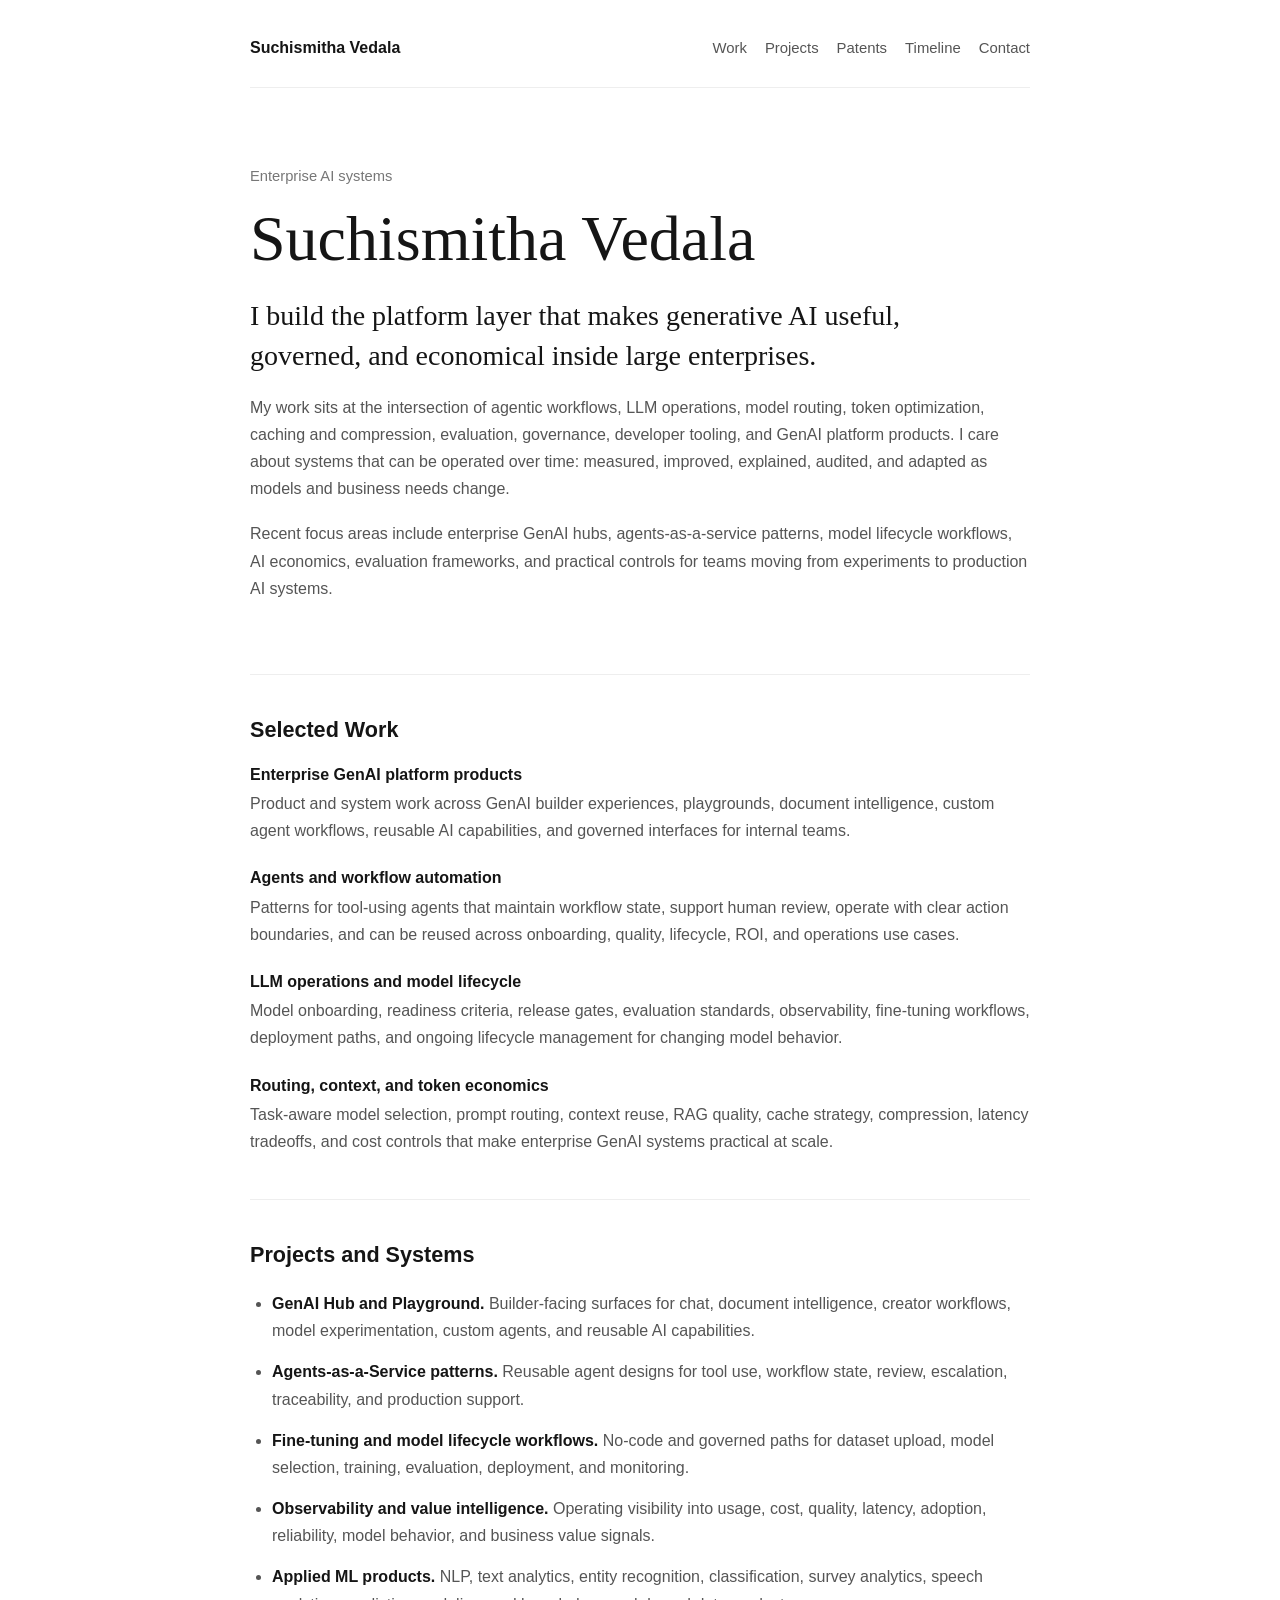
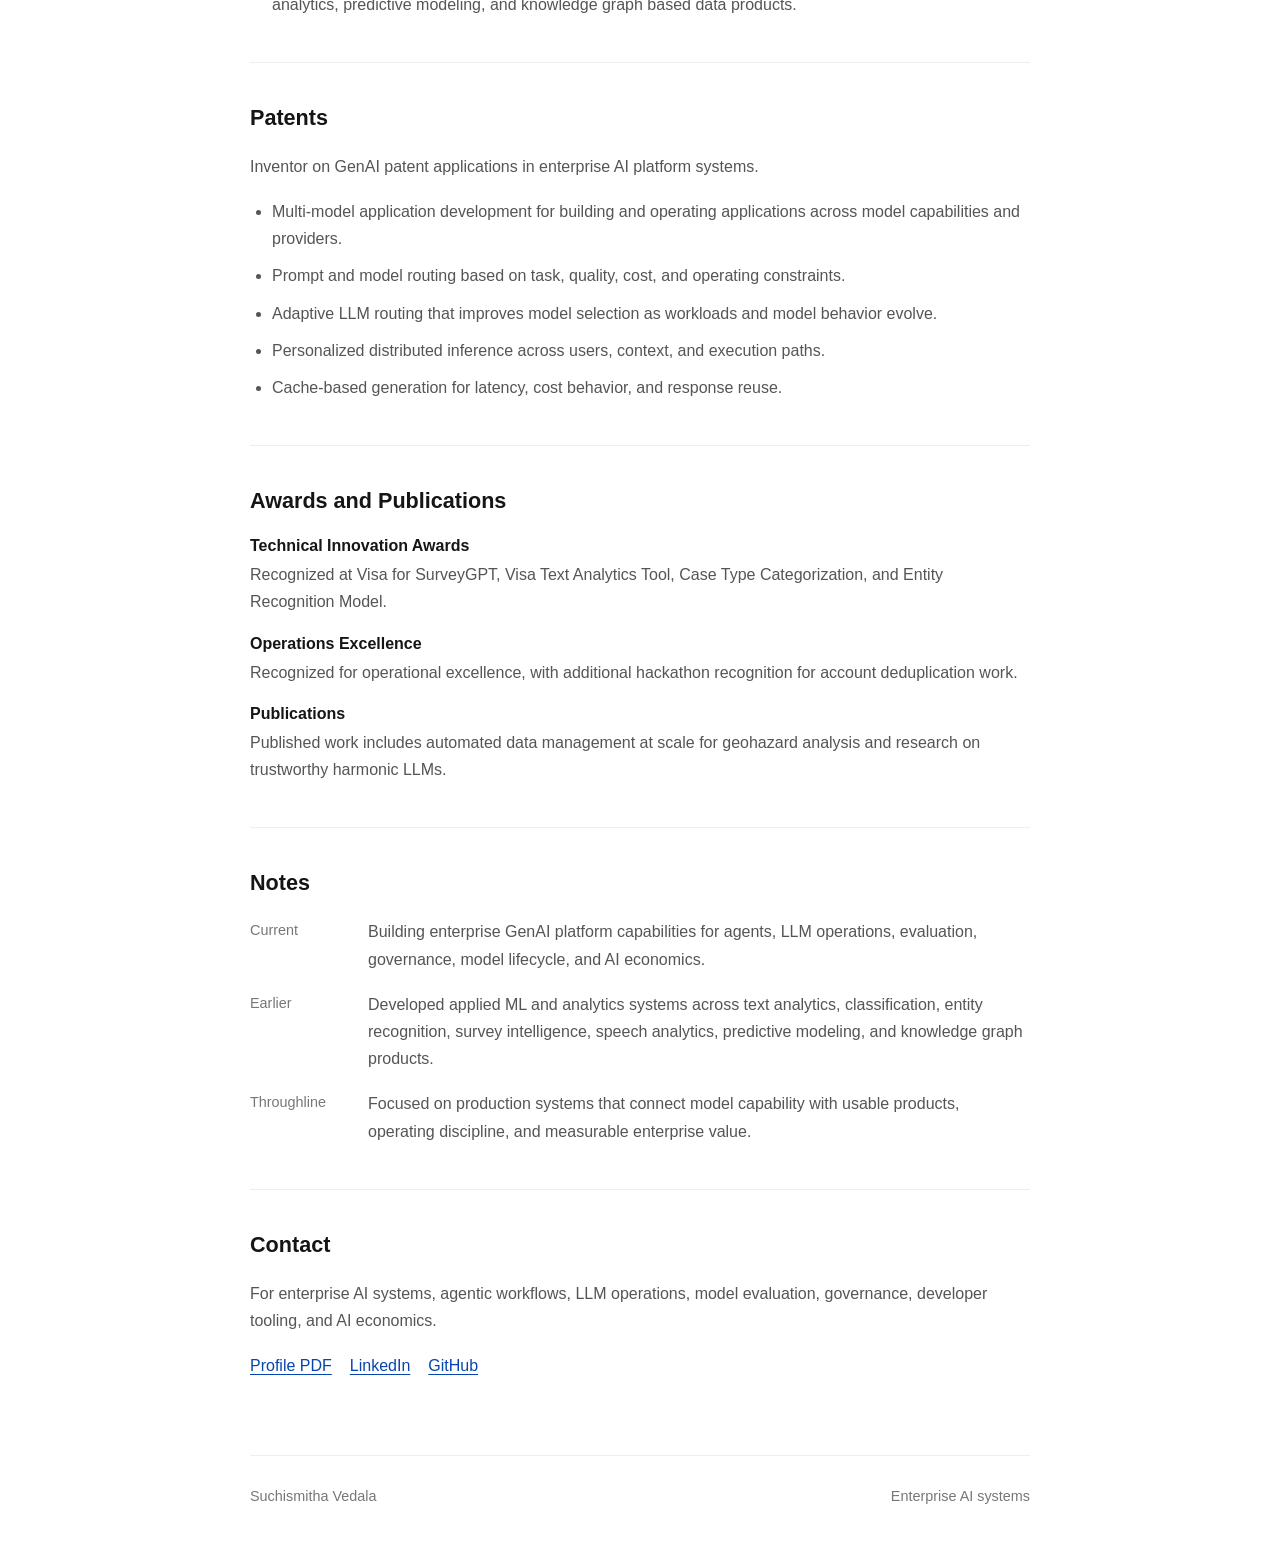
==== commit 88cab6d0: "Redesign homepage as restrained technical site" ====
--- a/index.html
+++ b/index.html
@@ -6,272 +6,128 @@
   <meta name="viewport" content="width=device-width, initial-scale=1.0">
   <meta name="description"
     content="Suchismitha Vedala builds enterprise AI systems across agents, LLM operations, model routing, token optimization, evaluation, governance, developer tooling, and AI economics.">
-  <meta name="site-version" content="2026-07-13-enterprise-ai-systems-v10">
-  <title>Suchismitha Vedala | Enterprise AI Systems Builder</title>
+  <meta name="site-version" content="2026-07-13-technical-homepage-v1">
+  <title>Suchismitha Vedala</title>
   <link rel="canonical" href="https://suchismitha-vedala.github.io/">
-  <link rel="preconnect" href="https://fonts.googleapis.com">
-  <link rel="preconnect" href="https://fonts.gstatic.com" crossorigin>
-  <link
-    href="https://fonts.googleapis.com/css2?family=Inter:wght@400;500;600;700;800&family=IBM+Plex+Mono:wght@500;600&display=swap"
-    rel="stylesheet">
   <link rel="stylesheet" href="css/styles.css">
 </head>
 
 <body>
-  <header class="site-header" data-header>
-    <a class="brand" href="#top" aria-label="Suchismitha Vedala home">
-      <span class="brand-mark">SV</span>
-      <span class="brand-name">Suchismitha Vedala</span>
-    </a>
-    <button class="nav-toggle" type="button" aria-expanded="false" aria-controls="site-nav" data-nav-toggle>
-      Menu
-    </button>
-    <nav class="site-nav" id="site-nav" aria-label="Primary navigation" data-nav>
-      <a href="#systems">Systems</a>
-      <a href="#platforms">Platforms</a>
-      <a href="#depth">Depth</a>
+  <header class="site-header">
+    <a class="site-name" href="#top">Suchismitha Vedala</a>
+    <nav class="site-nav" aria-label="Primary navigation">
+      <a href="#work">Work</a>
+      <a href="#projects">Projects</a>
       <a href="#patents">Patents</a>
-      <a href="#awards">Awards</a>
+      <a href="#timeline">Timeline</a>
       <a href="#contact">Contact</a>
     </nav>
   </header>
 
-  <main id="top">
-    <section class="hero section-shell">
-      <div class="hero-copy">
-        <p class="kicker">Enterprise AI Systems Builder</p>
-        <h1>Designing the systems that make GenAI usable inside large enterprises.</h1>
-        <p class="hero-lede">Suchismitha Vedala works across the hard parts of enterprise AI: agentic workflows,
-          LLM operations, model routing, token optimization, evaluation, governance, AI economics, and developer
-          tooling.</p>
-        <div class="hero-actions" aria-label="Profile links">
-          <a class="button button-primary" href="#systems">Explore the work</a>
-          <a class="button" href="work/Suchismitha_Vedala.pdf">Profile PDF</a>
-          <a class="button" href="https://www.linkedin.com/in/suchismitha-vedala">LinkedIn</a>
-        </div>
-      </div>
-
-      <aside class="architecture-card" aria-label="Enterprise AI architecture map">
-        <div class="arch-topline">
-          <span>Enterprise AI Runtime</span>
-          <span>Systems view</span>
-        </div>
-        <div class="arch-map">
-          <div class="arch-layer layer-users">
-            <span>Builders and business teams</span>
-            <strong>Hub, playground, agents, workflow interfaces</strong>
-          </div>
-          <div class="arch-layer layer-control">
-            <span>Control plane</span>
-            <strong>Governance, evaluation, observability, lifecycle</strong>
-          </div>
-          <div class="arch-layer layer-runtime">
-            <span>Runtime plane</span>
-            <strong>Routing, context, tools, cache, compression</strong>
-          </div>
-          <div class="arch-layer layer-models">
-            <span>Model plane</span>
-            <strong>LLMs, RAG, fine-tuning, readiness, release gates</strong>
-          </div>
-        </div>
-        <div class="arch-footer">
-          <span>Agents</span>
-          <span>LLM Ops</span>
-          <span>AI Economics</span>
-        </div>
-      </aside>
+  <main id="top" class="page">
+    <section class="intro">
+      <p class="eyebrow">Enterprise AI systems</p>
+      <h1>Suchismitha Vedala</h1>
+      <p class="lede">I build the platform layer that makes generative AI useful, governed, and economical inside large enterprises.</p>
+      <p>My work sits at the intersection of agentic workflows, LLM operations, model routing, token optimization, caching and compression, evaluation, governance, developer tooling, and GenAI platform products. I care about systems that can be operated over time: measured, improved, explained, audited, and adapted as models and business needs change.</p>
+      <p>Recent focus areas include enterprise GenAI hubs, agents-as-a-service patterns, model lifecycle workflows, AI economics, evaluation frameworks, and practical controls for teams moving from experiments to production AI systems.</p>
     </section>
 
-    <section class="statement">
-      <div class="section-shell statement-grid">
-        <p class="kicker">Working Thesis</p>
-        <p>Enterprise AI succeeds when the platform can explain, govern, route, evaluate, and improve model behavior
-          over time. The work is not only building applications; it is building the operating system around them.</p>
-      </div>
-    </section>
-
-    <section class="section-shell section" id="systems">
-      <div class="section-intro">
-        <p class="kicker">Systems</p>
-        <h2>Where her work sits</h2>
-        <p>She focuses on the platform primitives that let enterprise teams move from isolated GenAI experiments to
-          reusable, observable, and governed AI products.</p>
-      </div>
-      <div class="capability-grid">
-        <article>
-          <span class="cap-index">01</span>
-          <h3>Agentic workflows</h3>
-          <p>Tool-using agents, workflow automation, escalation paths, human review loops, and reusable agent patterns
-            for enterprise task execution.</p>
+    <section class="section" id="work">
+      <h2>Selected Work</h2>
+      <div class="entry-list">
+        <article class="entry">
+          <h3>Enterprise GenAI platform products</h3>
+          <p>Product and system work across GenAI builder experiences, playgrounds, document intelligence, custom agent workflows, reusable AI capabilities, and governed interfaces for internal teams.</p>
         </article>
-        <article>
-          <span class="cap-index">02</span>
-          <h3>LLM operations</h3>
-          <p>Model onboarding, readiness criteria, evaluation standards, release patterns, lifecycle workflows, and
-            operational visibility for changing model behavior.</p>
+        <article class="entry">
+          <h3>Agents and workflow automation</h3>
+          <p>Patterns for tool-using agents that maintain workflow state, support human review, operate with clear action boundaries, and can be reused across onboarding, quality, lifecycle, ROI, and operations use cases.</p>
         </article>
-        <article>
-          <span class="cap-index">03</span>
-          <h3>Routing and context</h3>
-          <p>Task classification, prompt routing, model selection, RAG quality, cache strategy, context compression,
-            and token-aware system design.</p>
+        <article class="entry">
+          <h3>LLM operations and model lifecycle</h3>
+          <p>Model onboarding, readiness criteria, release gates, evaluation standards, observability, fine-tuning workflows, deployment paths, and ongoing lifecycle management for changing model behavior.</p>
         </article>
-        <article>
-          <span class="cap-index">04</span>
-          <h3>Governed adoption</h3>
-          <p>Controls for quality, cost, latency, traceability, policy, usage patterns, business value, and accountable
-            AI adoption across many internal builders.</p>
+        <article class="entry">
+          <h3>Routing, context, and token economics</h3>
+          <p>Task-aware model selection, prompt routing, context reuse, RAG quality, cache strategy, compression, latency tradeoffs, and cost controls that make enterprise GenAI systems practical at scale.</p>
         </article>
       </div>
     </section>
 
-    <section class="section-shell split-section" id="platforms">
-      <div class="section-intro compact">
-        <p class="kicker">Platform Products</p>
-        <h2>Product surfaces, not demos</h2>
-      </div>
-      <div class="product-list">
-        <article>
-          <h3>GenAI Hub and Playground</h3>
-          <p>Enterprise builder experience for chat, document intelligence, custom agents, MCP-style integrations,
-            creator workflows, and reusable AI capabilities.</p>
+    <section class="section" id="projects">
+      <h2>Projects and Systems</h2>
+      <ul class="plain-list">
+        <li><strong>GenAI Hub and Playground.</strong> Builder-facing surfaces for chat, document intelligence, creator workflows, model experimentation, custom agents, and reusable AI capabilities.</li>
+        <li><strong>Agents-as-a-Service patterns.</strong> Reusable agent designs for tool use, workflow state, review, escalation, traceability, and production support.</li>
+        <li><strong>Fine-tuning and model lifecycle workflows.</strong> No-code and governed paths for dataset upload, model selection, training, evaluation, deployment, and monitoring.</li>
+        <li><strong>Observability and value intelligence.</strong> Operating visibility into usage, cost, quality, latency, adoption, reliability, model behavior, and business value signals.</li>
+        <li><strong>Applied ML products.</strong> NLP, text analytics, entity recognition, classification, survey analytics, speech analytics, predictive modeling, and knowledge graph based data products.</li>
+      </ul>
+    </section>
+
+    <section class="section" id="patents">
+      <h2>Patents</h2>
+      <p class="section-note">Inventor on GenAI patent applications in enterprise AI platform systems.</p>
+      <ul class="plain-list compact-list">
+        <li>Multi-model application development for building and operating applications across model capabilities and providers.</li>
+        <li>Prompt and model routing based on task, quality, cost, and operating constraints.</li>
+        <li>Adaptive LLM routing that improves model selection as workloads and model behavior evolve.</li>
+        <li>Personalized distributed inference across users, context, and execution paths.</li>
+        <li>Cache-based generation for latency, cost behavior, and response reuse.</li>
+      </ul>
+    </section>
+
+    <section class="section" id="awards">
+      <h2>Awards and Publications</h2>
+      <div class="entry-list small">
+        <article class="entry">
+          <h3>Technical Innovation Awards</h3>
+          <p>Recognized at Visa for SurveyGPT, Visa Text Analytics Tool, Case Type Categorization, and Entity Recognition Model.</p>
         </article>
-        <article>
-          <h3>Agents-as-a-Service patterns</h3>
-          <p>Reusable design patterns for agents that operate through tools, maintain workflow state, support review,
-            and can be adapted across onboarding, quality, ROI, and lifecycle use cases.</p>
+        <article class="entry">
+          <h3>Operations Excellence</h3>
+          <p>Recognized for operational excellence, with additional hackathon recognition for account deduplication work.</p>
         </article>
-        <article>
-          <h3>Observability and value intelligence</h3>
-          <p>Operating visibility for adoption, usage, latency, quality, cost, reliability, model behavior, and value
-            signals without reducing the story to dashboard numbers.</p>
-        </article>
-        <article>
-          <h3>FineTuning and model lifecycle</h3>
-          <p>No-code and governed workflows for dataset upload, model selection, training, evaluation, deployment,
-            onboarding, and ongoing lifecycle management.</p>
+        <article class="entry">
+          <h3>Publications</h3>
+          <p>Published work includes automated data management at scale for geohazard analysis and research on trustworthy harmonic LLMs.</p>
         </article>
       </div>
     </section>
 
-    <section class="depth-band" id="depth">
-      <div class="section-shell depth-layout">
-        <div>
-          <p class="kicker">Technical Depth</p>
-          <h2>Deep work across the full AI stack</h2>
-        </div>
-        <div class="depth-grid">
-          <article>
-            <h3>Agents</h3>
-            <p>Tool authority, workflow state, action boundaries, review design, traceability, retries, and reusable
-              orchestration patterns.</p>
-          </article>
-          <article>
-            <h3>Evaluation</h3>
-            <p>RAG evaluation, faithfulness, relevance, recall, regression suites, model comparisons, release gates,
-              and quality governance.</p>
-          </article>
-          <article>
-            <h3>Token economics</h3>
-            <p>Prompt discipline, adaptive routing, compression, caching, context reuse, latency tradeoffs, and
-              task-aware model selection.</p>
-          </article>
-          <article>
-            <h3>Developer tooling</h3>
-            <p>Reusable APIs, builder workflows, platform documentation, model onboarding paths, experimentation
-              surfaces, and production support patterns.</p>
-          </article>
-          <article>
-            <h3>Enterprise controls</h3>
-            <p>Observability, auditability, policy alignment, usage controls, cost guardrails, model lifecycle review,
-              and stakeholder-ready operating mechanisms.</p>
-          </article>
-          <article>
-            <h3>Applied ML foundation</h3>
-            <p>NLP, classification, entity recognition, survey analytics, speech analytics, predictive modeling, and
-              knowledge graph based data products.</p>
-          </article>
-        </div>
-      </div>
-    </section>
-
-    <section class="section-shell section" id="patents">
-      <div class="section-intro">
-        <p class="kicker">Patents</p>
-        <h2>Invention record in enterprise GenAI systems</h2>
-        <p>Inventor on GenAI patent applications spanning the platform capabilities required for multi-model,
-          cost-aware, personalized, and cache-aware AI systems.</p>
-      </div>
-      <div class="proof-grid patents-grid">
+    <section class="section" id="timeline">
+      <h2>Notes</h2>
+      <div class="timeline">
         <article>
-          <span>Patent area</span>
-          <h3>Multi-model application development</h3>
-          <p>Systems for building and operating applications across multiple model capabilities and providers.</p>
+          <span>Current</span>
+          <p>Building enterprise GenAI platform capabilities for agents, LLM operations, evaluation, governance, model lifecycle, and AI economics.</p>
         </article>
         <article>
-          <span>Patent area</span>
-          <h3>Prompt and model routing</h3>
-          <p>Routing prompts and workloads to appropriate models based on task, quality, cost, and operating
-            constraints.</p>
+          <span>Earlier</span>
+          <p>Developed applied ML and analytics systems across text analytics, classification, entity recognition, survey intelligence, speech analytics, predictive modeling, and knowledge graph products.</p>
         </article>
         <article>
-          <span>Patent area</span>
-          <h3>Adaptive LLM routing</h3>
-          <p>Dynamic routing approaches that improve model selection as workload patterns and model behavior evolve.</p>
-        </article>
-        <article>
-          <span>Patent area</span>
-          <h3>Personalized distributed inference</h3>
-          <p>Inference patterns that adapt AI experiences across users, context, and distributed execution paths.</p>
-        </article>
-        <article>
-          <span>Patent area</span>
-          <h3>Cache-based generation</h3>
-          <p>Generation strategies that use cache intelligence to improve latency, cost behavior, and reuse.</p>
+          <span>Throughline</span>
+          <p>Focused on production systems that connect model capability with usable products, operating discipline, and measurable enterprise value.</p>
         </article>
       </div>
     </section>
 
-    <section class="section-shell proof-section" id="awards">
-      <div class="section-intro compact">
-        <p class="kicker">Awards and Publications</p>
-        <h2>Recognized work across GenAI, analytics, and applied ML</h2>
-      </div>
-      <div class="recognition">
-        <article>
-          <h3>Technical Innovation Awards</h3>
-          <p>Recognized at Visa for SurveyGPT, Visa Text Analytics Tool, Case Type Categorization, and Entity
-            Recognition Model.</p>
-        </article>
-        <article>
-          <h3>Operations Excellence Award</h3>
-          <p>Recognized for operational excellence at Visa, with additional hackathon recognition for account
-            deduplication work.</p>
-        </article>
-        <article>
-          <h3>Publications</h3>
-          <p>Published work includes automated data management at scale for geohazard analysis and research on
-            trustworthy harmonic LLMs.</p>
-        </article>
-      </div>
-    </section>
-
-    <section class="contact section-shell" id="contact">
-      <div>
-        <p class="kicker">Contact</p>
-        <h2>Enterprise AI systems, agentic workflows, LLM operations, and AI economics.</h2>
-      </div>
-      <div class="contact-links">
+    <section class="section contact" id="contact">
+      <h2>Contact</h2>
+      <p>For enterprise AI systems, agentic workflows, LLM operations, model evaluation, governance, developer tooling, and AI economics.</p>
+      <p class="links">
         <a href="work/Suchismitha_Vedala.pdf">Profile PDF</a>
         <a href="https://www.linkedin.com/in/suchismitha-vedala">LinkedIn</a>
         <a href="https://github.com/Suchismitha-Vedala">GitHub</a>
-      </div>
+      </p>
     </section>
   </main>
 
-  <footer class="footer section-shell">
+  <footer class="footer">
     <span>Suchismitha Vedala</span>
-    <span>Enterprise AI Systems</span>
+    <span>Enterprise AI systems</span>
   </footer>
 
   <script src="js/main.js"></script>
--- a/css/styles.css
+++ b/css/styles.css
@@ -1,21 +1,15 @@
 :root {
-  --bg: #f5f1e8;
-  --surface: #fffaf0;
-  --surface-2: #ece4d6;
-  --ink: #11140f;
-  --muted: #5e665c;
-  --soft: #8a9187;
-  --line: #d8cfbf;
-  --line-strong: #bdb19d;
-  --green: #1f6f5b;
-  --green-dark: #124437;
-  --oxide: #9b4d2c;
-  --blue: #355c7d;
-  --charcoal: #1b211d;
-  --max: 1180px;
-  --gutter: clamp(20px, 4.5vw, 56px);
-  --sans: "Inter", ui-sans-serif, system-ui, -apple-system, BlinkMacSystemFont, "Segoe UI", sans-serif;
-  --mono: "IBM Plex Mono", "SFMono-Regular", Consolas, monospace;
+  --bg: #ffffff;
+  --ink: #151515;
+  --muted: #555555;
+  --light: #777777;
+  --line: #dddddd;
+  --line-soft: #eeeeee;
+  --link: #0645ad;
+  --max: 780px;
+  --gutter: 24px;
+  --serif: Georgia, "Times New Roman", serif;
+  --sans: -apple-system, BlinkMacSystemFont, "Segoe UI", Helvetica, Arial, sans-serif;
 }
 
 * {
@@ -29,32 +23,13 @@
 body {
   margin: 0;
   min-width: 320px;
-  background:
-    linear-gradient(90deg, rgba(17, 20, 15, 0.035) 1px, transparent 1px),
-    linear-gradient(rgba(17, 20, 15, 0.035) 1px, transparent 1px),
-    linear-gradient(180deg, #f8f4eb 0%, var(--bg) 42%, #eee7dc 100%);
-  background-size: 52px 52px, 52px 52px, auto;
+  background: var(--bg);
   color: var(--ink);
   font-family: var(--sans);
   font-size: 16px;
-  line-height: 1.62;
+  line-height: 1.7;
   -webkit-font-smoothing: antialiased;
   text-rendering: optimizeLegibility;
-}
-
-body.nav-open {
-  overflow: hidden;
-}
-
-a {
-  color: inherit;
-  text-decoration-thickness: 1px;
-  text-underline-offset: 4px;
-}
-
-:focus-visible {
-  outline: 3px solid rgba(31, 111, 91, 0.32);
-  outline-offset: 3px;
 }
 
 h1,
@@ -68,630 +43,226 @@
 h2,
 h3 {
   letter-spacing: 0;
+  line-height: 1.2;
 }
 
 h1 {
-  max-width: 760px;
+  margin-bottom: 18px;
+  font-family: var(--serif);
+  font-size: clamp(2.25rem, 7vw, 4rem);
+  font-weight: 400;
+}
+
+h2 {
   margin-bottom: 22px;
-  font-size: clamp(2.55rem, 4.9vw, 4.95rem);
-  font-weight: 800;
-  line-height: 1.02;
-}
-
-h2 {
-  max-width: 700px;
-  margin-bottom: 0;
-  font-size: clamp(1.85rem, 3.3vw, 3.35rem);
-  font-weight: 800;
-  line-height: 1.08;
+  font-size: 1.35rem;
+  font-weight: 650;
 }
 
 h3 {
-  margin-bottom: 11px;
-  font-size: 1.04rem;
-  font-weight: 800;
-  line-height: 1.25;
-}
-
-.section-shell {
-  max-width: var(--max);
+  margin-bottom: 6px;
+  font-size: 1rem;
+  font-weight: 650;
+}
+
+p {
+  margin-bottom: 18px;
+}
+
+a {
+  color: var(--link);
+  text-decoration-thickness: 1px;
+  text-underline-offset: 3px;
+}
+
+a:hover {
+  color: #0b2f6b;
+}
+
+:focus-visible {
+  outline: 2px solid rgba(6, 69, 173, 0.35);
+  outline-offset: 3px;
+}
+
+.site-header,
+.page,
+.footer {
+  width: min(var(--max), calc(100% - (var(--gutter) * 2)));
   margin-inline: auto;
-  padding-inline: var(--gutter);
 }
 
 .site-header {
-  position: sticky;
-  top: 0;
-  z-index: 40;
-  display: flex;
-  align-items: center;
+  display: flex;
+  align-items: baseline;
   justify-content: space-between;
-  gap: 24px;
-  max-width: var(--max);
-  margin: 0 auto;
-  padding: 16px var(--gutter);
-  background: rgba(248, 244, 235, 0.82);
-  border-bottom: 1px solid transparent;
-  backdrop-filter: blur(18px);
-}
-
-.site-header.is-scrolled {
-  border-bottom-color: rgba(17, 20, 15, 0.12);
-}
-
-.brand {
-  display: inline-flex;
-  align-items: center;
-  gap: 11px;
-  color: var(--ink);
-  font-weight: 800;
+  gap: 28px;
+  padding: 34px 0 26px;
+  border-bottom: 1px solid var(--line-soft);
+}
+
+.site-name {
+  color: var(--ink);
+  font-weight: 650;
   text-decoration: none;
   white-space: nowrap;
 }
 
-.brand-mark {
-  display: grid;
-  place-items: center;
-  width: 38px;
-  height: 38px;
-  border: 1px solid var(--line-strong);
-  border-radius: 10px;
-  background: var(--charcoal);
-  color: #fff7e8;
-  font-family: var(--mono);
-  font-size: 0.76rem;
-}
-
-.brand-name {
-  font-size: 0.98rem;
-}
-
 .site-nav {
   display: flex;
-  align-items: center;
-  gap: clamp(14px, 2vw, 25px);
-  color: var(--muted);
-  font-size: 0.82rem;
-  font-weight: 800;
+  flex-wrap: wrap;
+  justify-content: flex-end;
+  gap: 10px 18px;
+  font-size: 0.93rem;
 }
 
 .site-nav a {
+  color: var(--muted);
   text-decoration: none;
 }
 
 .site-nav a:hover,
 .site-nav a.is-active {
-  color: var(--green-dark);
-}
-
-.nav-toggle {
-  display: none;
-  min-height: 40px;
-  padding: 0 14px;
-  border: 1px solid var(--line-strong);
-  border-radius: 10px;
-  background: transparent;
-  color: var(--ink);
-  font: inherit;
-  font-size: 0.86rem;
-  font-weight: 800;
-}
-
-.hero {
-  display: grid;
-  grid-template-columns: minmax(0, 1fr) minmax(360px, 0.72fr);
-  gap: clamp(38px, 7vw, 92px);
-  align-items: center;
-  padding-top: clamp(74px, 9vw, 126px);
-  padding-bottom: clamp(74px, 9vw, 126px);
-}
-
-.kicker {
-  margin-bottom: 16px;
-  color: var(--green);
-  font-family: var(--mono);
-  font-size: 0.76rem;
-  font-weight: 600;
-  letter-spacing: 0.08em;
-  text-transform: uppercase;
-}
-
-.hero-lede {
-  max-width: 700px;
-  margin-bottom: 31px;
-  color: var(--muted);
-  font-size: clamp(1.08rem, 1.8vw, 1.38rem);
-  font-weight: 520;
-  line-height: 1.52;
-}
-
-.hero-actions {
+  color: var(--ink);
+  text-decoration: underline;
+}
+
+.page {
+  padding-bottom: 56px;
+}
+
+.intro {
+  padding: 76px 0 54px;
+}
+
+.eyebrow {
+  margin-bottom: 12px;
+  color: var(--light);
+  font-size: 0.92rem;
+}
+
+.lede {
+  max-width: 720px;
+  color: var(--ink);
+  font-family: var(--serif);
+  font-size: clamp(1.35rem, 3vw, 1.75rem);
+  line-height: 1.42;
+}
+
+.intro p:not(.eyebrow):not(.lede),
+.section > p,
+.contact p {
+  color: var(--muted);
+}
+
+.section {
+  padding: 42px 0 44px;
+  border-top: 1px solid var(--line-soft);
+}
+
+.entry-list {
+  display: grid;
+  gap: 24px;
+}
+
+.entry-list.small {
+  gap: 18px;
+}
+
+.entry p {
+  margin-bottom: 0;
+  color: var(--muted);
+}
+
+.plain-list {
+  display: grid;
+  gap: 14px;
+  margin: 0;
+  padding-left: 22px;
+  color: var(--muted);
+}
+
+.plain-list strong {
+  color: var(--ink);
+  font-weight: 650;
+}
+
+.compact-list {
+  gap: 10px;
+}
+
+.section-note {
+  max-width: 640px;
+}
+
+.timeline {
+  display: grid;
+  gap: 18px;
+}
+
+.timeline article {
+  display: grid;
+  grid-template-columns: 96px minmax(0, 1fr);
+  gap: 22px;
+}
+
+.timeline span {
+  color: var(--light);
+  font-size: 0.9rem;
+}
+
+.timeline p {
+  margin-bottom: 0;
+  color: var(--muted);
+}
+
+.contact {
+  padding-bottom: 20px;
+}
+
+.links {
   display: flex;
   flex-wrap: wrap;
-  gap: 11px;
-}
-
-.button {
-  display: inline-flex;
-  align-items: center;
-  justify-content: center;
-  min-height: 46px;
-  padding: 0 17px;
-  border: 1px solid var(--line-strong);
-  border-radius: 10px;
-  background: rgba(255, 250, 240, 0.56);
-  color: var(--ink);
-  font-weight: 800;
-  text-decoration: none;
-  transition: transform 160ms ease, border-color 160ms ease, background 160ms ease;
-}
-
-.button:hover {
-  transform: translateY(-1px);
-  border-color: rgba(31, 111, 91, 0.54);
-  background: rgba(31, 111, 91, 0.08);
-}
-
-.button-primary {
-  border-color: var(--green-dark);
-  background: var(--green-dark);
-  color: #fff7e8;
-}
-
-.architecture-card {
-  position: relative;
-  display: grid;
-  gap: 22px;
-  min-height: 560px;
-  padding: clamp(22px, 3.2vw, 34px);
-  border: 1px solid var(--line-strong);
-  border-radius: 4px;
-  background:
-    linear-gradient(135deg, rgba(255, 250, 240, 0.94), rgba(236, 228, 214, 0.92)),
-    var(--surface);
-  box-shadow: 0 38px 110px rgba(46, 42, 34, 0.18);
-  overflow: hidden;
-}
-
-.architecture-card::before {
-  content: "";
-  position: absolute;
-  inset: 0;
-  background:
-    linear-gradient(90deg, rgba(17, 20, 15, 0.05) 1px, transparent 1px),
-    linear-gradient(rgba(17, 20, 15, 0.05) 1px, transparent 1px);
-  background-size: 38px 38px;
-  mask-image: linear-gradient(180deg, rgba(0, 0, 0, 0.7), transparent 78%);
-  pointer-events: none;
-}
-
-.arch-topline,
-.arch-footer {
-  position: relative;
-  display: flex;
-  justify-content: space-between;
-  gap: 16px;
-  color: var(--soft);
-  font-family: var(--mono);
-  font-size: 0.72rem;
-  font-weight: 600;
-  text-transform: uppercase;
-}
-
-.arch-map {
-  position: relative;
-  display: grid;
-  gap: 14px;
-  align-content: center;
-  min-height: 412px;
-}
-
-.arch-layer {
-  position: relative;
-  padding: 22px;
-  border: 1px solid rgba(17, 20, 15, 0.16);
-  border-left-width: 5px;
-  background: rgba(255, 250, 240, 0.8);
-  box-shadow: 0 14px 42px rgba(48, 42, 33, 0.08);
-}
-
-.arch-layer::after {
-  content: "";
-  position: absolute;
-  left: 34px;
-  bottom: -15px;
-  width: 1px;
-  height: 14px;
-  background: var(--line-strong);
-}
-
-.arch-layer:last-child::after {
-  display: none;
-}
-
-.arch-layer span {
-  display: block;
-  margin-bottom: 7px;
-  color: var(--soft);
-  font-family: var(--mono);
-  font-size: 0.72rem;
-  font-weight: 600;
-  text-transform: uppercase;
-}
-
-.arch-layer strong {
-  display: block;
-  font-size: clamp(1rem, 1.5vw, 1.2rem);
-  line-height: 1.35;
-}
-
-.layer-users {
-  border-left-color: var(--green);
-}
-
-.layer-control {
-  border-left-color: var(--blue);
-}
-
-.layer-runtime {
-  border-left-color: var(--oxide);
-}
-
-.layer-models {
-  border-left-color: var(--charcoal);
-}
-
-.statement {
-  background: var(--charcoal);
-  color: #fff7e8;
-}
-
-.statement-grid {
-  display: grid;
-  grid-template-columns: minmax(160px, 0.24fr) minmax(0, 1fr);
-  gap: clamp(28px, 5vw, 78px);
-  padding-top: clamp(48px, 7vw, 82px);
-  padding-bottom: clamp(48px, 7vw, 82px);
-}
-
-.statement .kicker {
-  color: #9bd8c6;
-}
-
-.statement p:last-child {
-  max-width: 980px;
-  margin: 0;
-  font-size: clamp(1.38rem, 2.45vw, 2.45rem);
-  font-weight: 800;
-  line-height: 1.18;
-}
-
-.section {
-  padding-top: clamp(76px, 10vw, 132px);
-  padding-bottom: clamp(76px, 10vw, 132px);
-}
-
-.section-intro {
-  display: grid;
-  grid-template-columns: minmax(190px, 0.32fr) minmax(0, 1fr);
-  gap: clamp(28px, 6vw, 88px);
-  align-items: start;
-  margin-bottom: clamp(36px, 5.5vw, 68px);
-}
-
-.section-intro.compact {
-  margin-bottom: clamp(30px, 4.5vw, 50px);
-}
-
-.section-intro > p:last-child {
-  max-width: 700px;
-  margin: 10px 0 0;
-  color: var(--muted);
-  font-size: 1.08rem;
-}
-
-.capability-grid {
-  display: grid;
-  grid-template-columns: repeat(4, 1fr);
-  border-top: 1px solid var(--line-strong);
-  border-left: 1px solid var(--line-strong);
-}
-
-.capability-grid article {
-  min-height: 310px;
-  padding: clamp(22px, 2.8vw, 31px);
-  border-right: 1px solid var(--line-strong);
-  border-bottom: 1px solid var(--line-strong);
-  background: rgba(255, 250, 240, 0.58);
-}
-
-.cap-index {
-  display: block;
-  margin-bottom: 46px;
-  color: var(--oxide);
-  font-family: var(--mono);
-  font-size: 0.75rem;
-  font-weight: 600;
-}
-
-.capability-grid p,
-.product-list p,
-.depth-grid p,
-.proof-grid p,
-.recognition p {
+  gap: 10px 18px;
   margin-bottom: 0;
-  color: var(--muted);
-}
-
-.split-section {
-  display: grid;
-  grid-template-columns: minmax(280px, 0.44fr) minmax(0, 1fr);
-  gap: clamp(34px, 7vw, 90px);
-  padding-top: clamp(76px, 10vw, 132px);
-  padding-bottom: clamp(76px, 10vw, 132px);
-  border-top: 1px solid var(--line);
-}
-
-.product-list {
-  display: grid;
-  gap: 0;
-  border-top: 1px solid var(--line-strong);
-}
-
-.product-list article {
-  display: grid;
-  grid-template-columns: minmax(190px, 0.36fr) minmax(0, 1fr);
-  gap: clamp(22px, 4vw, 54px);
-  padding: 25px 0;
-  border-bottom: 1px solid var(--line);
-}
-
-.product-list h3 {
-  margin-bottom: 0;
-}
-
-.depth-band {
-  padding: clamp(76px, 10vw, 132px) 0;
-  background: #20261f;
-  color: #fff7e8;
-}
-
-.depth-layout {
-  display: grid;
-  grid-template-columns: minmax(270px, 0.42fr) minmax(0, 1fr);
-  gap: clamp(34px, 7vw, 90px);
-}
-
-.depth-band .kicker {
-  color: #9bd8c6;
-}
-
-.depth-grid {
-  display: grid;
-  grid-template-columns: repeat(2, 1fr);
-  gap: 1px;
-  background: rgba(255, 247, 232, 0.18);
-  border: 1px solid rgba(255, 247, 232, 0.18);
-}
-
-.depth-grid article {
-  min-height: 190px;
-  padding: clamp(22px, 2.8vw, 30px);
-  background: #20261f;
-}
-
-.depth-grid p {
-  color: rgba(255, 247, 232, 0.7);
-}
-
-.proof-grid {
-  display: grid;
-  grid-template-columns: repeat(5, 1fr);
-  gap: 14px;
-}
-
-.proof-grid article,
-.recognition article {
-  padding: clamp(22px, 2.8vw, 30px);
-  border: 1px solid var(--line-strong);
-  background: rgba(255, 250, 240, 0.62);
-}
-
-.proof-grid span {
-  display: block;
-  margin-bottom: 22px;
-  color: var(--soft);
-  font-family: var(--mono);
-  font-size: 0.72rem;
-  font-weight: 600;
-  text-transform: uppercase;
-}
-
-.proof-section {
-  padding-top: clamp(76px, 10vw, 122px);
-  padding-bottom: clamp(76px, 10vw, 122px);
-  border-top: 1px solid var(--line);
-}
-
-.recognition {
-  display: grid;
-  grid-template-columns: repeat(3, 1fr);
-  gap: 14px;
-}
-
-.contact {
-  display: grid;
-  grid-template-columns: minmax(0, 0.92fr) minmax(300px, 0.5fr);
-  gap: clamp(34px, 7vw, 90px);
-  align-items: end;
-  padding-top: clamp(80px, 10vw, 132px);
-  padding-bottom: clamp(70px, 9vw, 116px);
-  border-top: 1px solid var(--line);
-}
-
-.contact-links {
-  display: grid;
-  gap: 11px;
-}
-
-.contact-links a {
-  display: flex;
-  align-items: center;
-  justify-content: space-between;
-  min-height: 56px;
-  padding: 0 17px;
-  border: 1px solid var(--line-strong);
-  border-radius: 10px;
-  background: rgba(255, 250, 240, 0.58);
-  font-weight: 800;
-  text-decoration: none;
-}
-
-.contact-links a::after {
-  content: "->";
-  color: var(--green);
-  font-family: var(--mono);
-}
-
-.contact-links a:hover {
-  border-color: rgba(31, 111, 91, 0.48);
-  background: rgba(31, 111, 91, 0.08);
 }
 
 .footer {
   display: flex;
   justify-content: space-between;
   gap: 18px;
-  padding-top: 28px;
-  padding-bottom: 46px;
-  color: var(--soft);
-  font-size: 0.88rem;
-}
-
-@media (max-width: 1120px) {
-  .hero,
-  .split-section,
-  .depth-layout,
-  .contact {
+  padding: 28px 0 44px;
+  border-top: 1px solid var(--line-soft);
+  color: var(--light);
+  font-size: 0.9rem;
+}
+
+@media (max-width: 680px) {
+  :root {
+    --gutter: 20px;
+  }
+
+  .site-header {
+    display: block;
+    padding-top: 24px;
+  }
+
+  .site-nav {
+    justify-content: flex-start;
+    margin-top: 14px;
+  }
+
+  .intro {
+    padding-top: 56px;
+  }
+
+  .timeline article {
     grid-template-columns: 1fr;
-  }
-
-  .architecture-card {
-    max-width: 760px;
-  }
-
-  .capability-grid,
-  .proof-grid {
-    grid-template-columns: repeat(2, 1fr);
-  }
-}
-
-@media (max-width: 820px) {
-  html,
-  body {
-    max-width: 100%;
-    overflow-x: hidden;
-  }
-
-  body.nav-open {
-    position: fixed;
-    width: 100%;
-  }
-
-  .site-header {
-    padding-top: 12px;
-    padding-bottom: 12px;
-  }
-
-  .brand-name {
-    display: none;
-  }
-
-  .nav-toggle {
-    display: inline-flex;
-    align-items: center;
-  }
-
-  .site-nav {
-    position: fixed;
-    inset: 62px var(--gutter) auto var(--gutter);
-    display: none;
-    flex-direction: column;
-    align-items: stretch;
-    gap: 0;
-    padding: 8px;
-    border: 1px solid var(--line-strong);
-    border-radius: 14px;
-    background: rgba(248, 244, 235, 0.96);
-    box-shadow: 0 24px 80px rgba(46, 42, 34, 0.22);
-  }
-
-  .site-nav.is-open {
-    display: flex;
-  }
-
-  .site-nav a {
-    padding: 14px 12px;
-    border-radius: 10px;
-  }
-
-  .site-nav a:hover,
-  .site-nav a.is-active {
-    background: rgba(31, 111, 91, 0.08);
-  }
-
-  h1 {
-    font-size: clamp(2.25rem, 10vw, 3.5rem);
-  }
-
-  h2 {
-    font-size: clamp(1.78rem, 7.4vw, 2.8rem);
-  }
-
-  .hero {
-    min-height: auto;
-    padding-top: 52px;
-  }
-
-  .hero-actions,
-  .statement-grid,
-  .section-intro,
-  .product-list article,
-  .capability-grid,
-  .depth-grid,
-  .proof-grid,
-  .recognition {
-    grid-template-columns: 1fr;
-  }
-
-  .button {
-    width: 100%;
-  }
-
-  .architecture-card {
-    min-height: auto;
-  }
-
-  .arch-map {
-    min-height: auto;
-  }
-
-  .arch-topline,
-  .arch-footer {
-    flex-wrap: wrap;
-  }
-
-  .capability-grid article,
-  .depth-grid article {
-    min-height: auto;
-  }
-
-  .cap-index {
-    margin-bottom: 24px;
+    gap: 4px;
   }
 
   .footer {
     flex-direction: column;
+    gap: 4px;
   }
 }
 
@@ -699,13 +270,4 @@
   html {
     scroll-behavior: auto;
   }
-
-  *,
-  *::before,
-  *::after {
-    animation-duration: 0.001ms !important;
-    animation-iteration-count: 1 !important;
-    scroll-behavior: auto !important;
-    transition-duration: 0.001ms !important;
-  }
-}
+}
